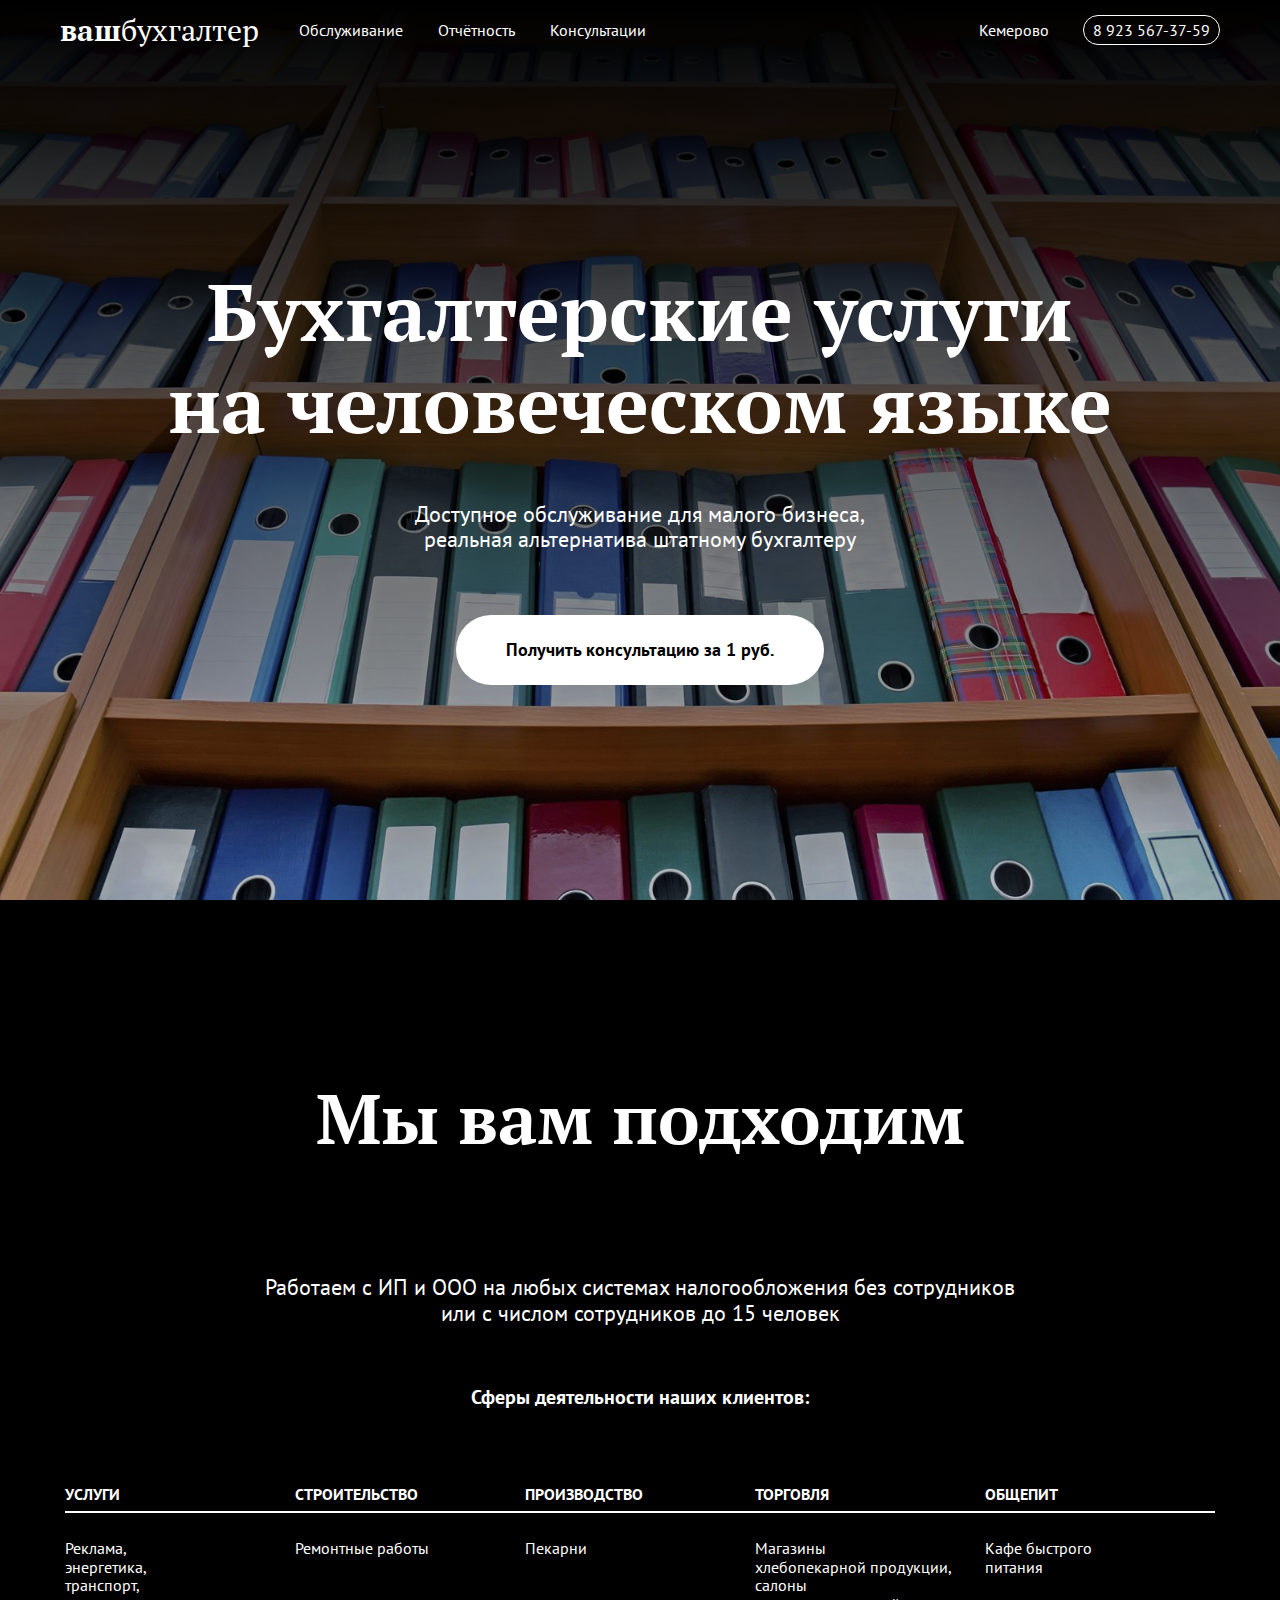
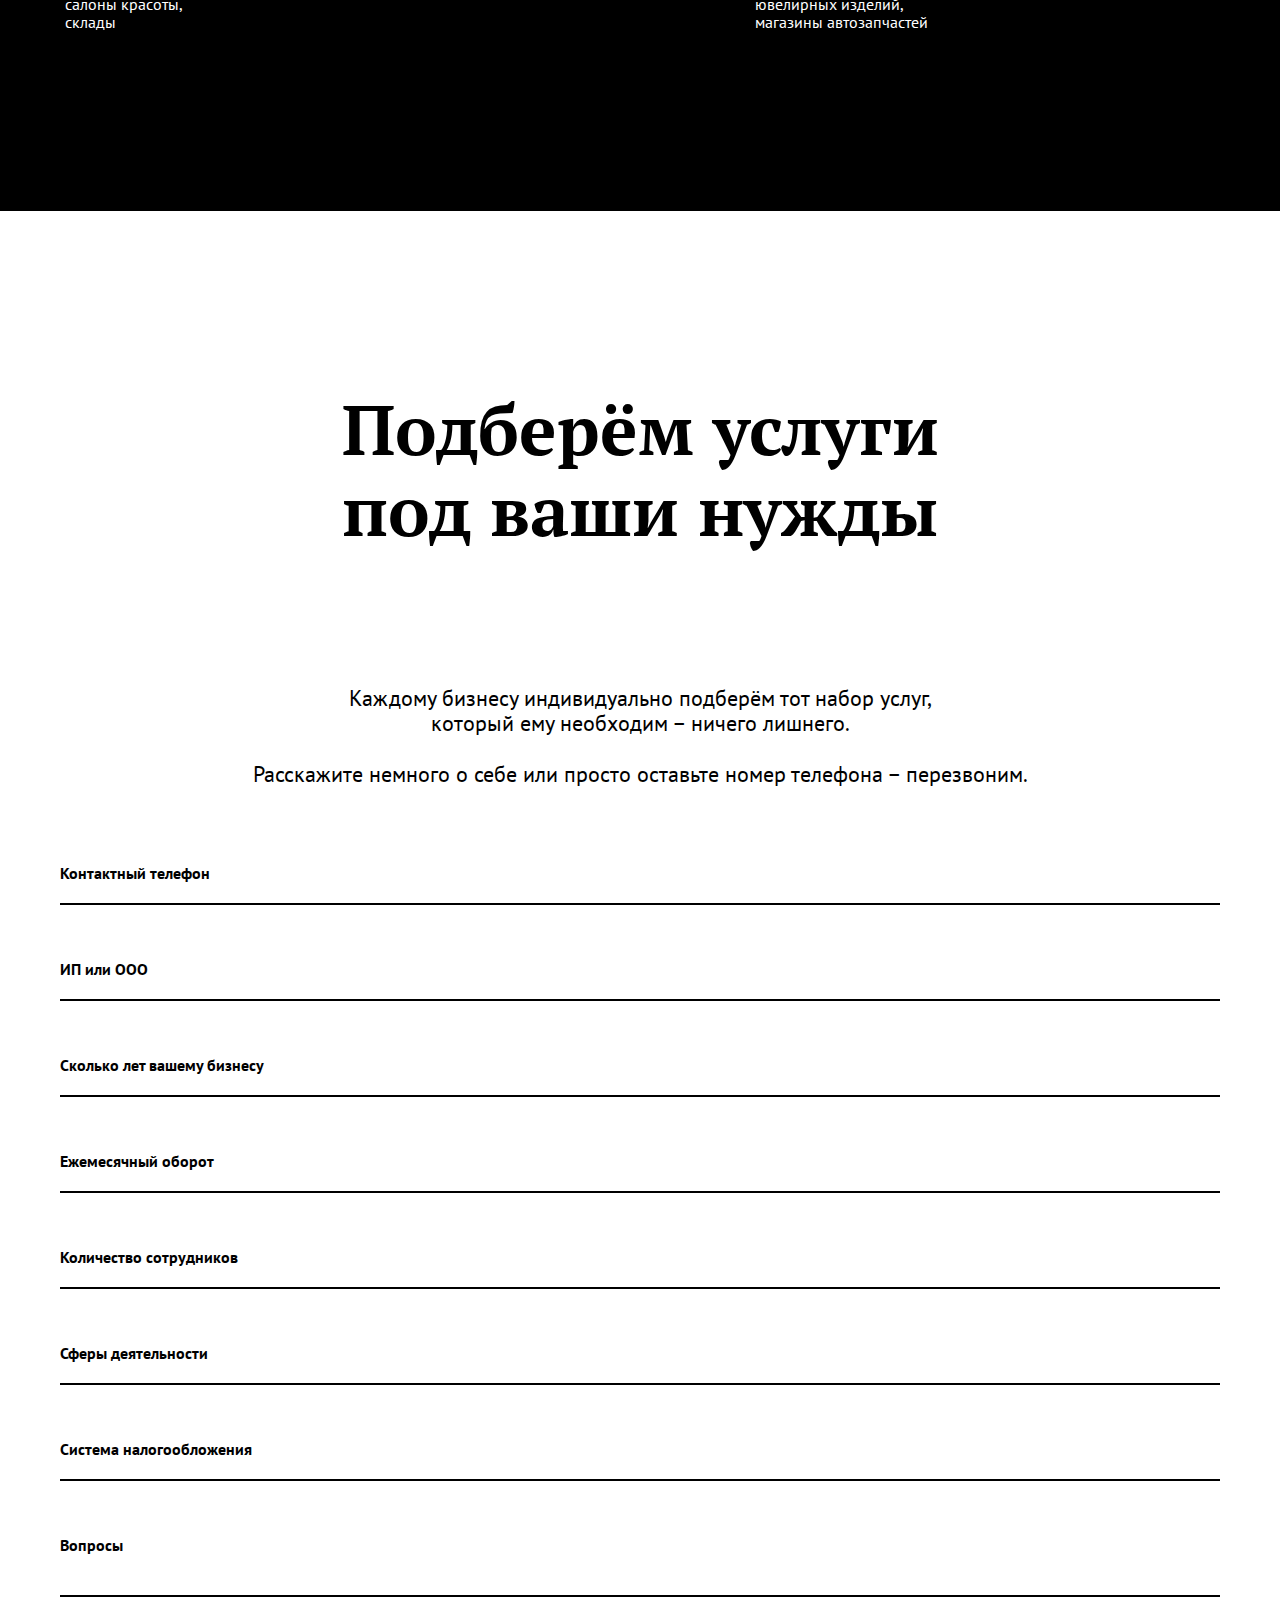
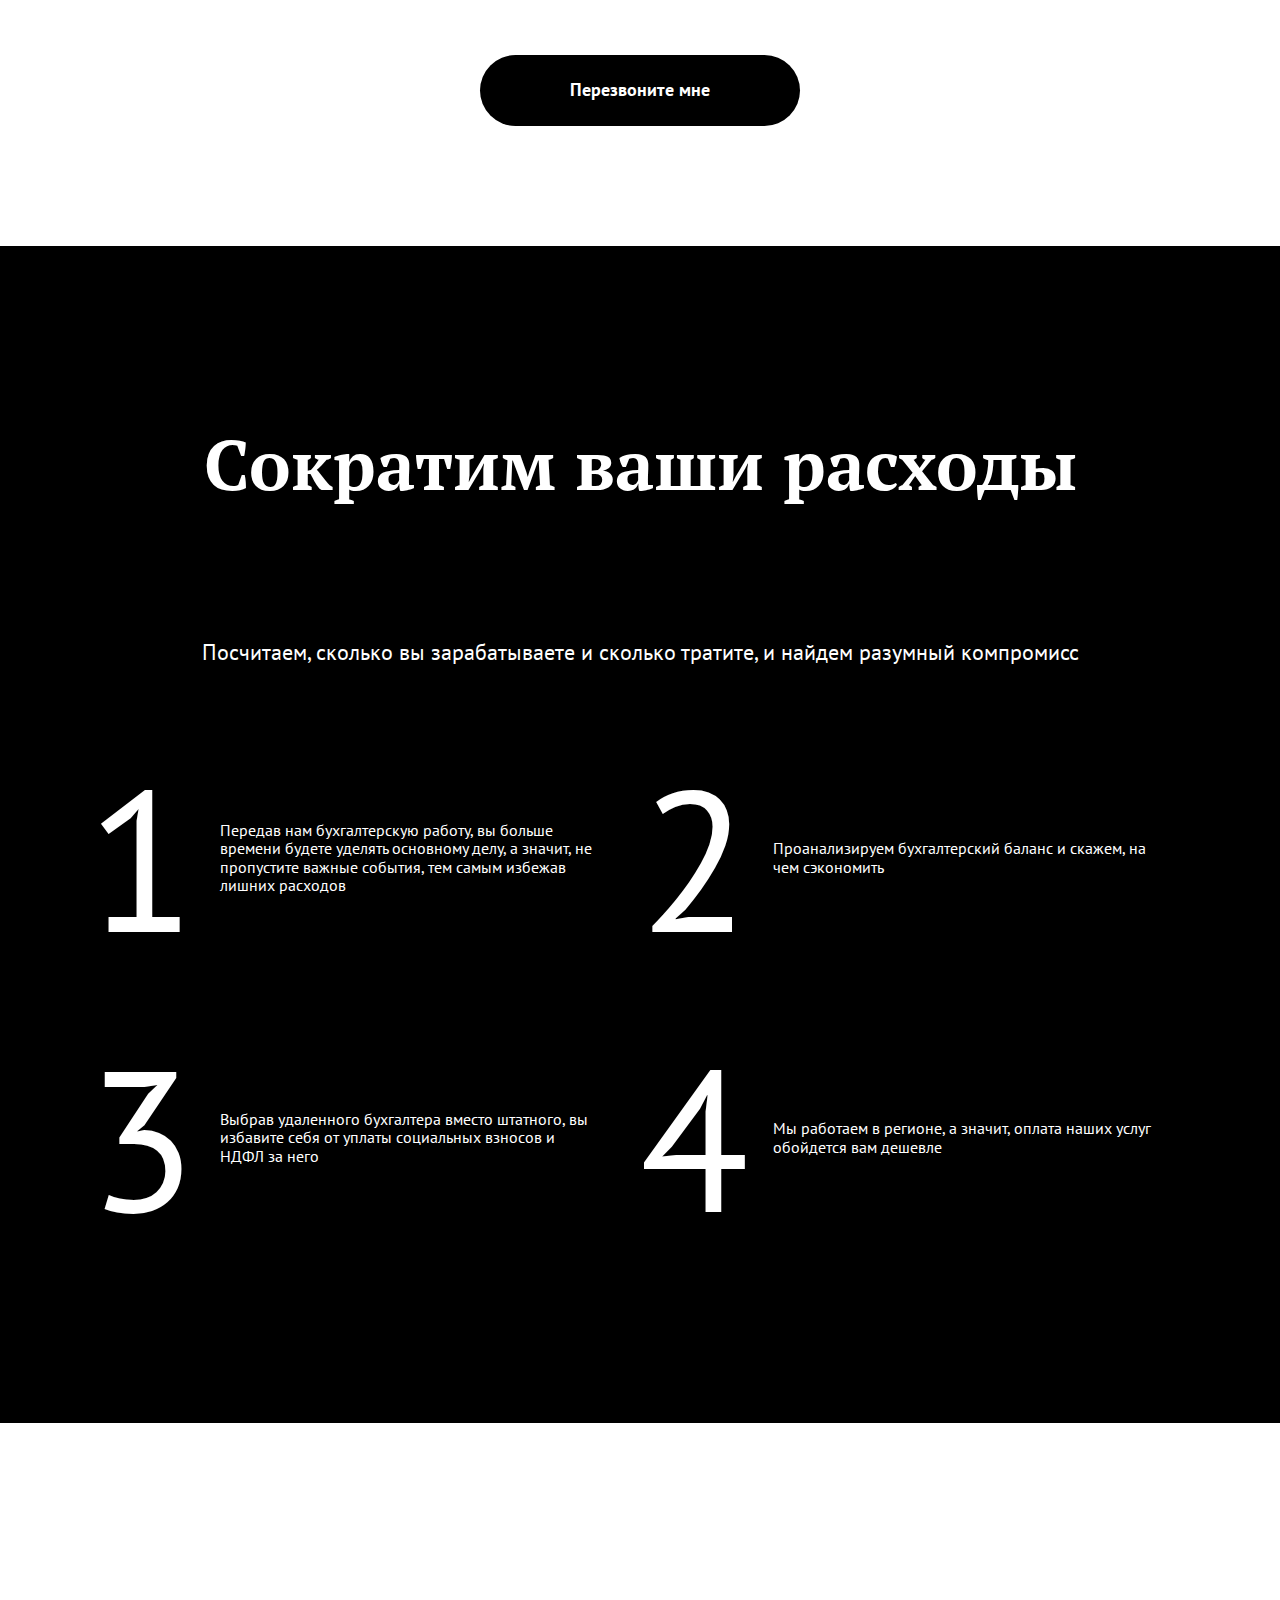
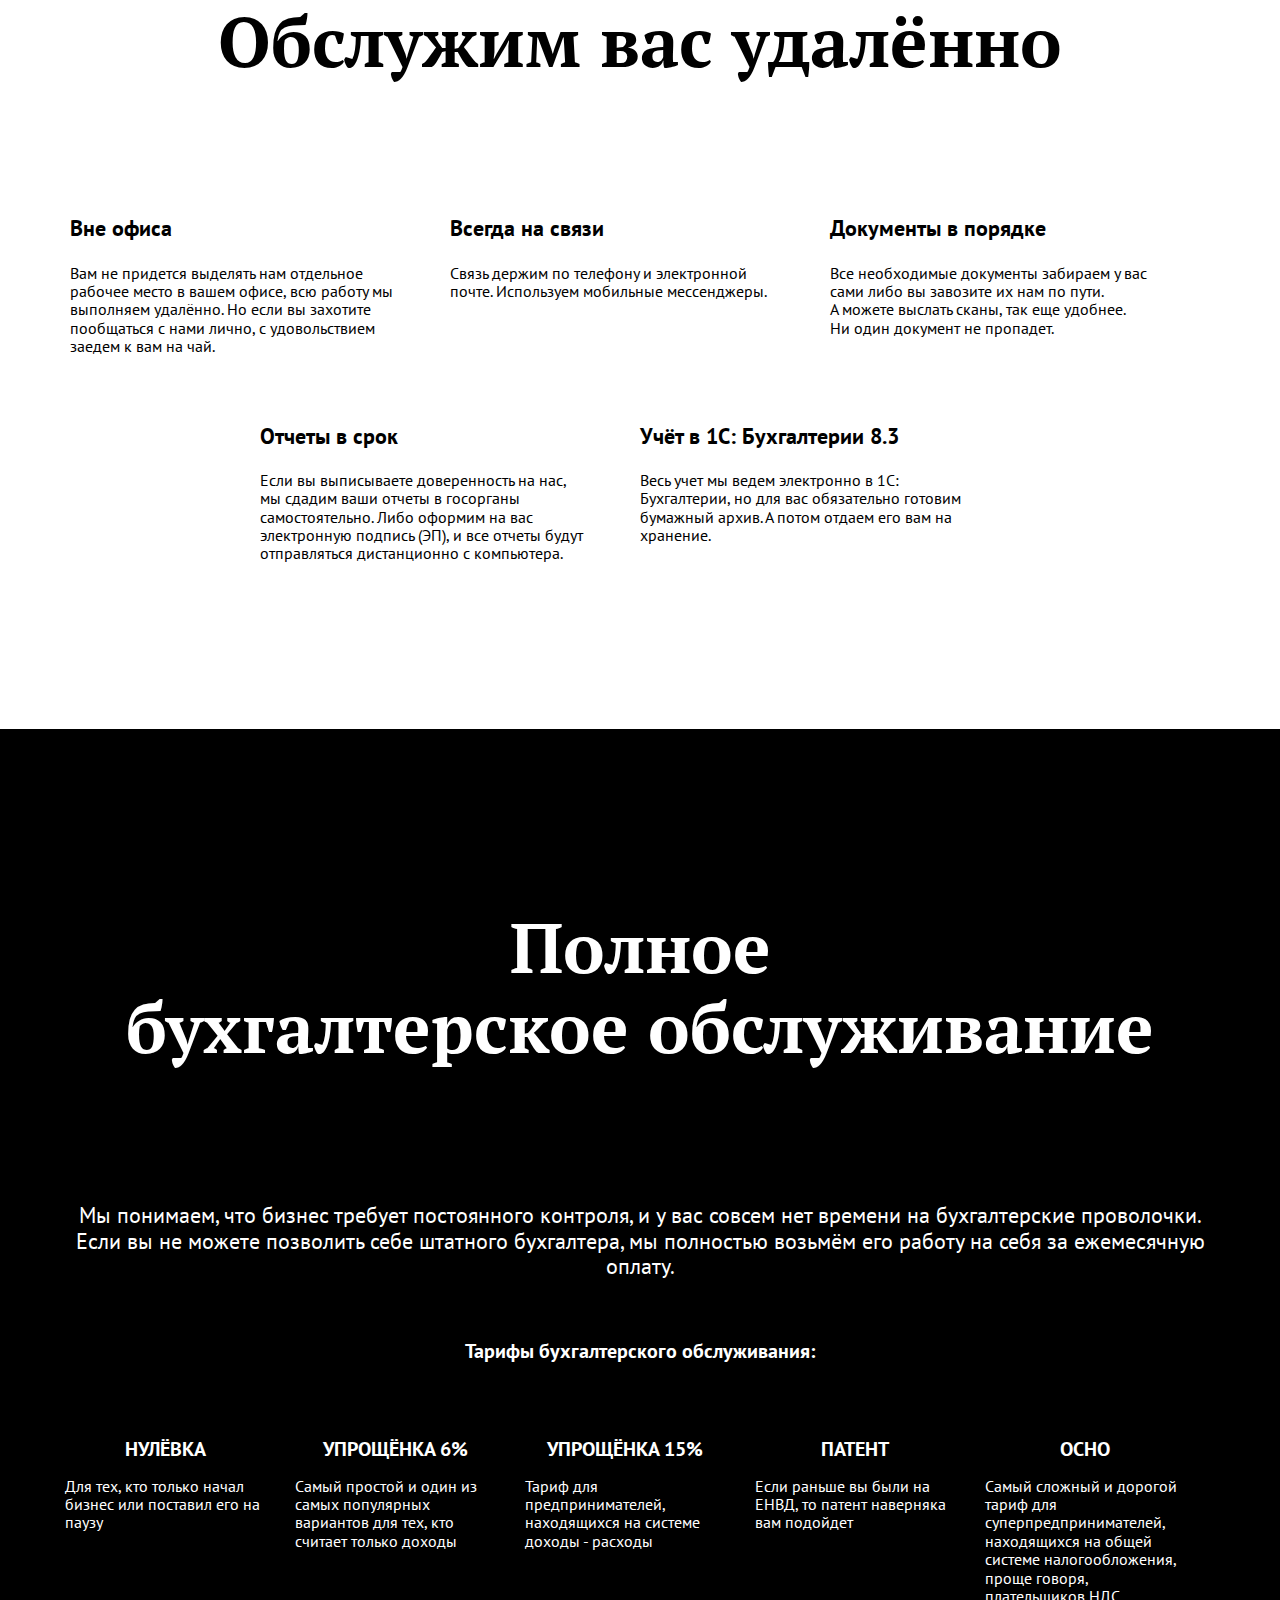
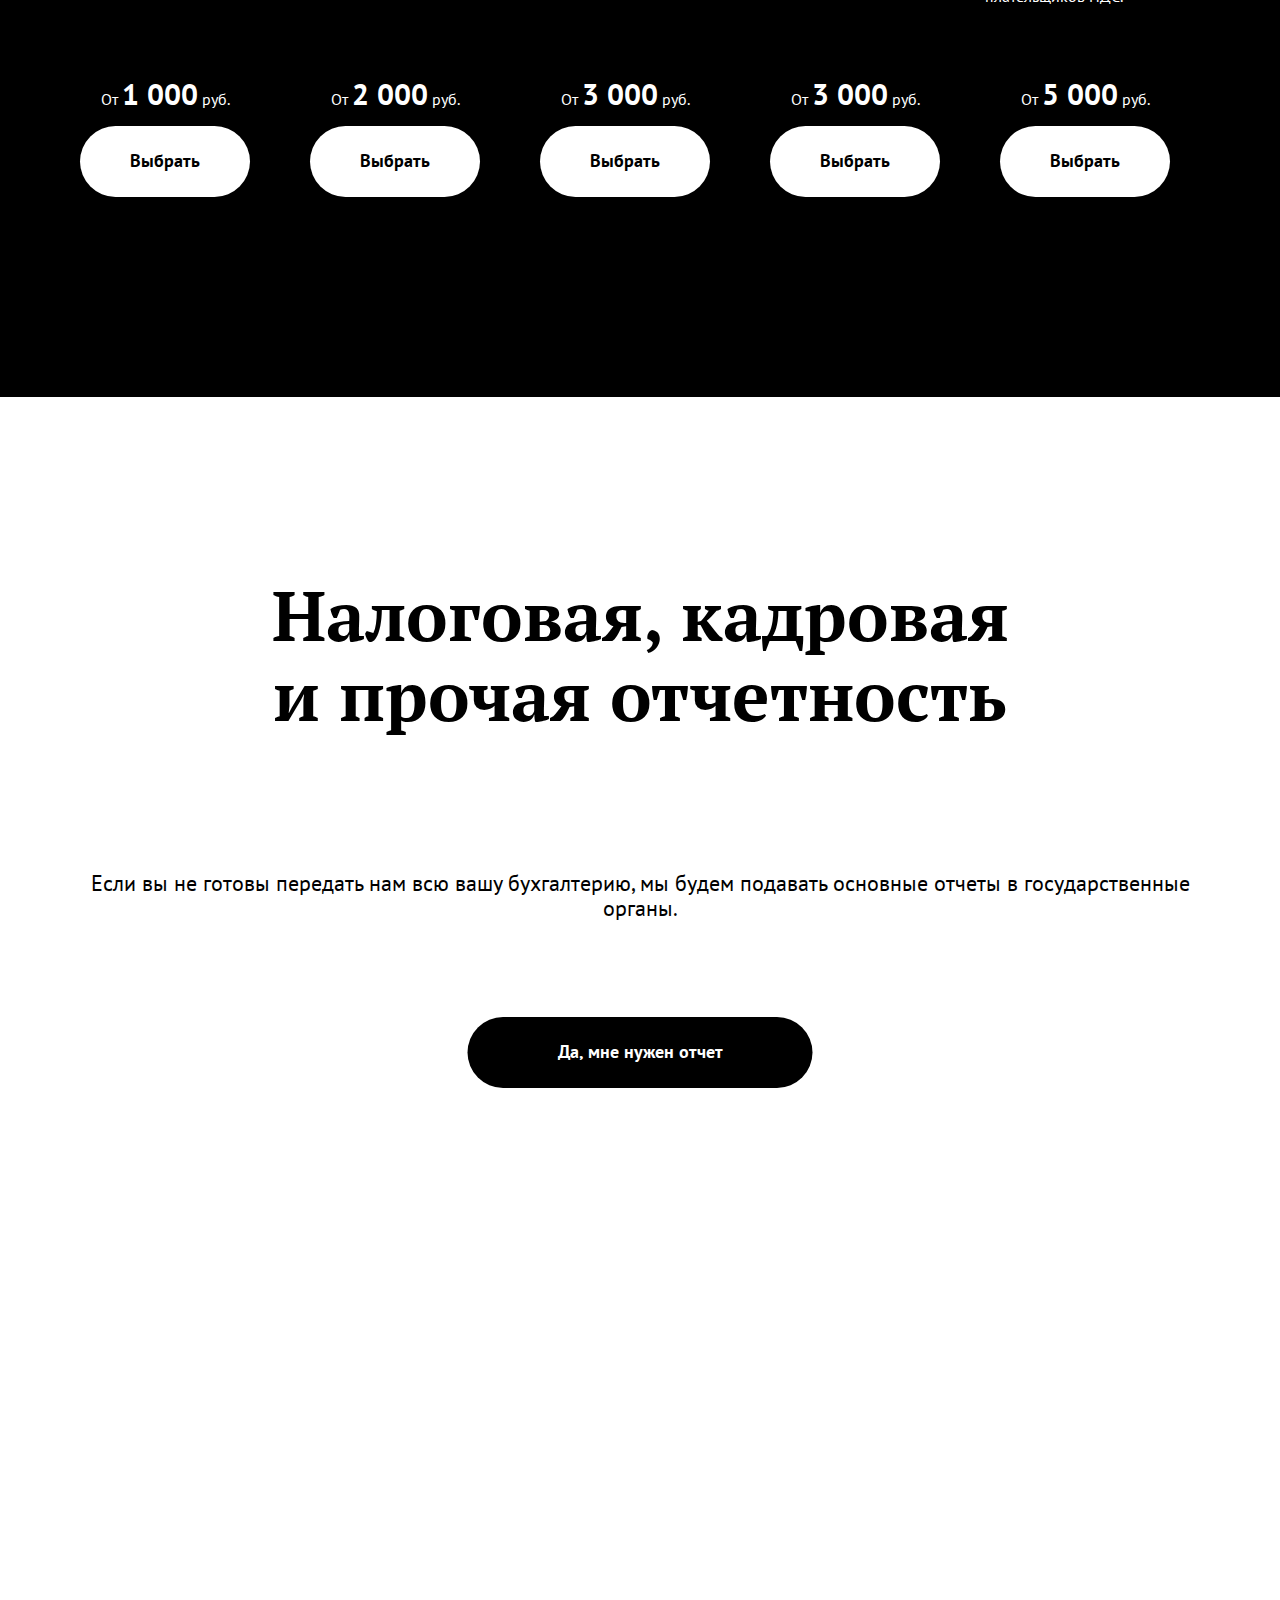
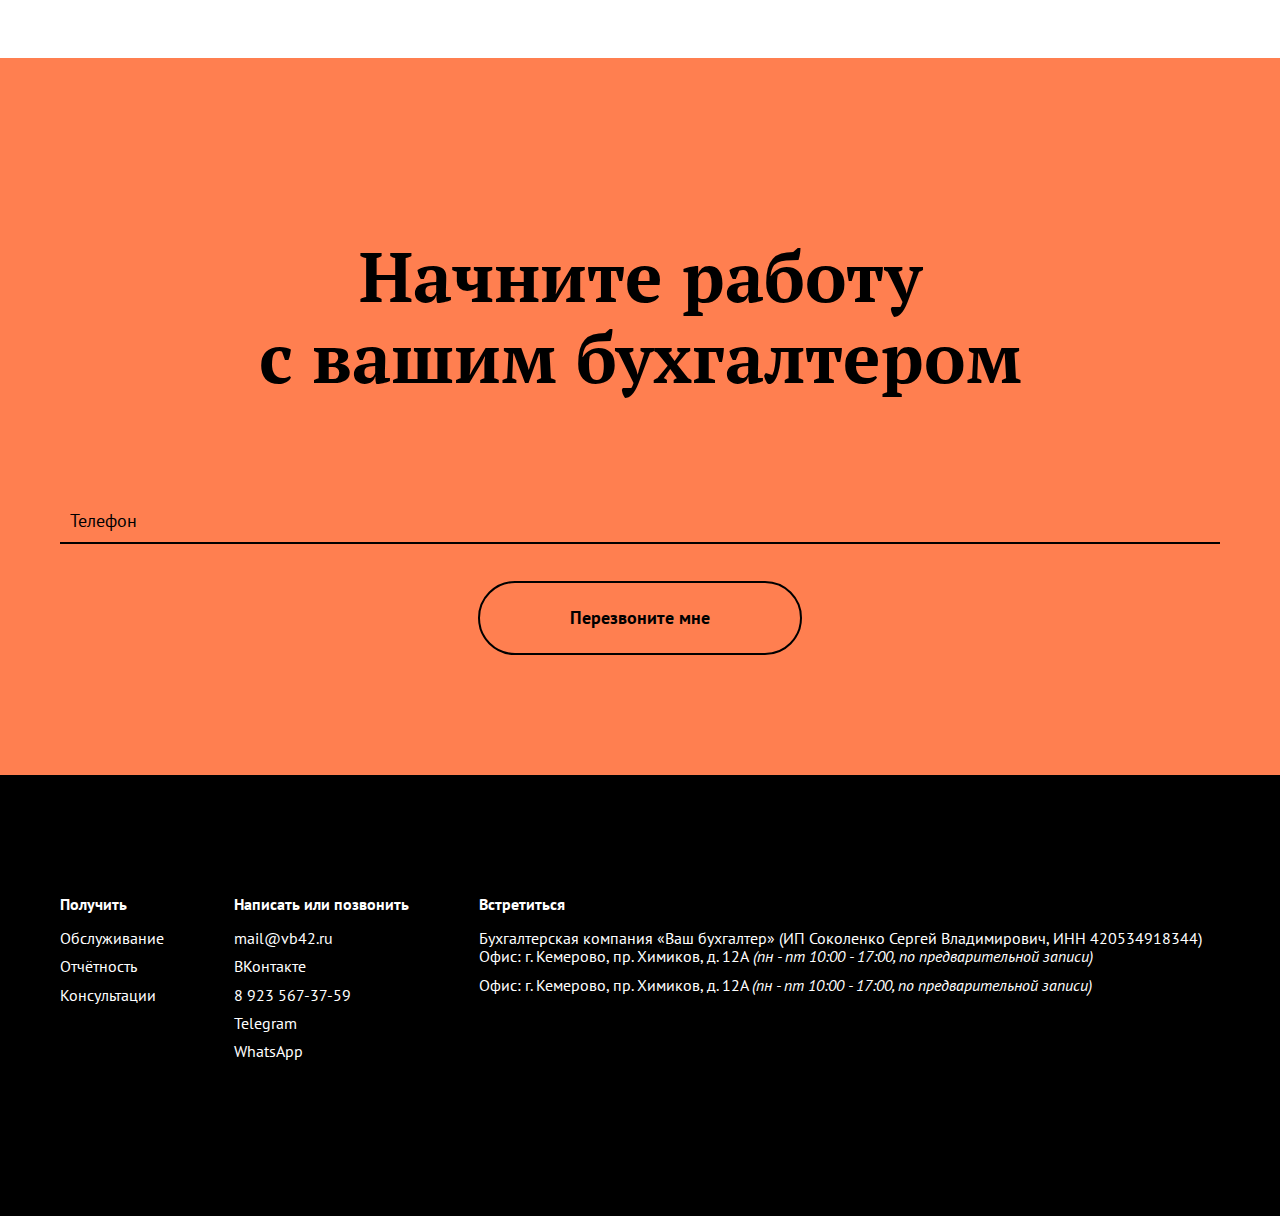
==== index.html @ 4757494d "Update index.html" ====
<!doctype html>
 <html lang="ru">
  <head>
   <title>Бухгалтерские услуги в Кемерове и по всей России | Ваш бухгалтер</title>
    <!-- Google Tag Manager -->
     <script>(function(w,d,s,l,i){w[l]=w[l]||[];w[l].push({'gtm.start':
     new Date().getTime(),event:'gtm.js'});var f=d.getElementsByTagName(s)[0],
     j=d.createElement(s),dl=l!='dataLayer'?'&l='+l:'';j.async=true;j.src=
     'https://www.googletagmanager.com/gtm.js?id='+i+dl;f.parentNode.insertBefore(j,f);
     })(window,document,'script','dataLayer','GTM-TFKJVHS');</script>
    <!-- End Google Tag Manager -->
   
   <script src="https://maps.api.2gis.ru/2.0/loader.js"></script>
   
     <meta http-equiv="X-UA-Compatible" content="IE=edge,chrome=1">
     <meta http-equiv="Content-Type" content="text/html;charset=UTF-8">
     <meta name="viewport" content="width=device-width, initial-scale=1">
     <meta name="description" content="Бухгалтерские услуги на человеческом языке в Кемерове и по всей России. Доступное обслуживание для малого бизнеса, реальная альтернатива штатному бухгалтеру. Первая консультация за 1 руб.">
     <meta property="og:title" content="Бухгалтерские услуги в Кемерове и по всей России | Ваш бухгалтер" />
     <meta property="og:url" content="https://vb42.ru" />
     <meta property="og:type" content="website"/>
     <meta property="og:description" content="✅ Бухгалтерские услуги на человеческом языке в Кемерове и по всей России. ✅ Доступное обслуживание для малого бизнеса, реальная альтернатива штатному бухгалтеру. 🔥 Первая консультация за 1 ₽."/>
     <meta property="og:site_name" content="Ваш бухгалтер">
      <meta property="og:image" content="https://vb42.ru/images/vb42-preview.png">
      <meta name="twitter:image" content="https://vb42.ru/images/vb42-preview.png">
      <meta name="twitter:card" content="summary_large_image">
     <link rel="stylesheet" href="normalize.css">
     <link rel="stylesheet" href="style.css">
     <link href="https://fonts.googleapis.com/css2?family=PT+Sans:ital,wght@0,400;0,700;1,400&family=PT+Serif:ital,wght@0,400;0,700;1,400&display=swap" rel="stylesheet">
      <link rel="icon" href="favicon.ico">
      <link rel="icon" href="images/favicons/icon.svg" type="image/svg+xml">
      <link rel="apple-touch-icon" href="images/favicons/apple.png">
      <link rel="manifest" href="manifest.webmanifest">
  </head>
   <body>
    <!-- Google Tag Manager (noscript) -->
     <noscript><iframe src="https://www.googletagmanager.com/ns.html?id=GTM-TFKJVHS"
     height="0" width="0" style="display:none;visibility:hidden"></iframe></noscript>
    <!-- End Google Tag Manager (noscript) -->
     <input type="checkbox" id="isexpanded" />
       
       
       
       
       
       
       
      <main>
       <div class="pic">
        <div class="wrapper" style="padding-top: 10px; min-height: 100vh; border:solid 0px blue; display: flex;
    flex-direction: column;">
         <header>
          <div class="logo"><b>ваш</b>бухгалтер</div>
           <nav class="menu">
            <ul>
             <li class="obsluga"><a href="#service" title="Бухгалтерское обслуживание">Обслуживание</a></li>
             <li class="otchet"><a href="#reporting" title="Бухгалтерская отчетность">Отчётность</a></li>
             <li><a href="consultations.html" title="Бухгалтерские консультации">Консультации</a></li>
            </ul>
           </nav>
         
          <div class="citytel">
         <div class="city"><a href="#city" title="Находимся в Кемерове, работаем со всей Россией">Кемерово</a></div> 
            <div class="telephone"><a href="tel:+79235673759">8 923 567-37-59</a></div> 
              </div>
          
          <div class="burger">
              
              <label for="isexpanded" id="expand-btn"><span></span></label>
         </div>
              
          
               
              
            </header>  
             
             
            
           <div class="center-utp" style="border:solid 0px red;">
            
          <div class="utp" style="border:solid 0px green;">
              
                <h1 style="border:solid 0px orange;">Бухгалтерские услуги <br>на&nbsp;человеческом языке</h1>
                <p class="putp" style="border:solid 0px yellow;">Доступное обслуживание для&nbsp;малого бизнеса, <br class="probel">реальная альтернатива штатному бухгалтеру</p>
                <form action="#part1">
                 <button class="ruka">Получить консультацию за 1 руб.</button>
                    
                </form>
          </div>
        
    </div>
                     
                     
                </div>
           
            
          
        
        
        
        
        </div>
            
            
           <section class="section-gray">
                    <div class="wrapper">
                        
                        <blockquote><p>Профессионально ведём бухгалтерию с 2009 года</p></blockquote>                        
                    
                    </div>
                </section>  
            
            
               
                
                <section class="section-white">
                 <div class="wrapper">  
                <h2>Мы вам&nbsp;подходим </h2>
                <br><br>
                <p class="putp2">Работаем с&nbsp;ИП и&nbsp;ООО на&nbsp;любых системах налогообложения без&nbsp;сотрудников <br>или&nbsp;с&nbsp;числом сотрудников до&nbsp;15&nbsp;человек</p>
                    <br>
                <p class="basic"><b>Сферы деятельности наших клиентов:</b></p>
                    <br><br><br>
                     
                    
                      
                          
                     <div class="spisok">
                     
                         
                     <div class="uslugi"><b>УСЛУГИ</b>
                        <br><hr style="height: 0;border: none;border-top: 2px solid #fff;"><br>
Реклама, <br>энергетика, <br>транспорт, <br>салоны красоты, <br>склады
</div>
                    
                          
                             
                    
                         
                    <div class="uslugi"><b>СТРОИТЕЛЬСТВО</b>
                        <br><hr style="height: 0;border: none;border-top: 2px solid #fff;"><br>
Ремонтные работы
</div>
                         
                         
                         
                            
                         
                         <div class="uslugi"><b>ПРОИЗВОДСТВО</b>
                        <br><hr style="height: 0;border: none;border-top: 2px solid #fff;"><br>
Пекарни
</div>
                             
                             
                         
                             
                             
                         
                         
                          <div class="uslugi"><b>ТОРГОВЛЯ</b>
                        <br><hr style="height: 0;border: none;border-top: 2px solid #fff;"><br>
Магазины <br>хлебопекарной продукции, <br>салоны <br>ювелирных изделий, <br>магазины автозапчастей
</div>
                              
                            
                              
                             
                              
                              
                              <div class="uslugi"><b>ОБЩЕПИТ</b>
                        <br><hr style="height: 0;border: none;border-top: 2px solid #fff;"><br>
Кафе быстрого <BR>питания
</div>
                         
                         
                       
                                  
                    
                    </div>
                              
                              
                              
                               
                         
                              
                             
            </div>  
                </section>
            
           
                
                  
                
                <section class="section-black">
                    
                    <div class="wrapper">
                <h2>Подберём услуги <br>под&nbsp;ваши&nbsp;нужды</h2>
                <br><br><br>
                <p class="putp2">Каждому бизнесу индивидуально подберём тот набор услуг, <br> который ему необходим – ничего лишнего.<br><br>Расскажите немного о себе или просто оставьте  номер телефона – перезвоним.</p>
                <br><br><br>
                        <script type="text/javascript">var submitted=false;</script>
     <iframe name="hidden_iframe" id="hidden_iframe" style="display:none;" onload="if(submitted)  {window.location='thankyou.html';}"></iframe>
                
                 <form class="form" id="rasskazhite_o_sebe" action="https://docs.google.com/forms/u/0/d/e/1FAIpQLSdhKR_wHhsElBN9OLC9U3466KNoJmE6zcuUjaHkurZaZRoQUQ/formResponse" method="post" target="hidden_iframe"
    onsubmit="submitted=true;">

                     <label for="contact_phone"><b>Контактный телефон</b></label>
                     <input id="contact_phone" name="entry.757590821" type="tel" required/>
          <br><br><br><br>
                     <label for="ipooo"><b>ИП или&nbsp;ООО</b></label>
                    
                         <input id="ipooo" name="entry.455828223" type="text"/>
                     <br><br><br><br>
                     <label for="skolko_let"><b>Сколько лет вашему бизнесу</b></label>
          <input id="skolko_let" name="entry.1475442424" type="text"/>
                     <br><br><br><br>
                     <label for="oborot"><b>Ежемесячный оборот</b></label>
                     <input id="oborot" name="entry.497911616" type="text"/>
                     <br><br><br><br>
                     <label for="kolvo_sotrudnikov"><b>Количество сотрудников</b></label>
                     <input id="kolvo_sotrudnikov" name="entry.965339477" type="text"/>
                     <br><br><br><br>
                     <label for="sfera_deyat"><b>Сферы деятельности</b></label>
                     <input id="sfera_deyat" name="entry.1823940505" type="text"/>
                     <br><br><br><br>
                     <label for="sistema_nalog"><b>Система налогообложения</b></label>
                     <input id="sistema_nalog" name="entry.183973081" type="text"/>
                     <br><br><br><br>
                     <label for="vopros"><b>Вопросы</b></label>
                     <textarea style="outline: none; width:100%; resize: none; border: 0; border-bottom:2px solid #000;" id="vopros" name="entry.2046618392" type="text"/ ></textarea>
                     
                     <br><br><br><br>

                    <button class="ruka2" type="submit">Перезвоните мне</button>

    </form>
                
                    </div>
                    
                    
                    
                </section>
               
                
                
                
                
                
            
            
            
            
                <section class="section-white">
                    
                    <div class="wrapper">
                <h2>Сократим ваши&nbsp;расходы</h2>
                <br><br><br>
                <p class="putp2">Посчитаем, сколько вы зарабатываете и сколько тратите, и найдем разумный компромисс</p>
                <br><br><br>
                <div class="spisok1">
                     <div class="bignumuslugi1"><div class="bignum">1</div>
                    
                     <div class="uslugi1">
Передав нам бухгалтерскую работу, вы больше времени будете уделять основному делу, а значит, не пропустите важные события, тем самым избежав лишних расходов
</div>
                         </div>
                     <div class="bignumuslugi1"><div class="bignum">2</div>
                    
                    <div class="uslugi1">
Проанализируем бухгалтерский баланс и скажем, на чем сэкономить
</div>
                         </div>
                    
                          <div class="bignumuslugi1"><div class="bignum">3</div>
                         <div class="uslugi1">
                        
Выбрав удаленного бухгалтера вместо штатного, вы избавите себя от уплаты социальных взносов и НДФЛ за него
</div>
                              </div>
                          <div class="bignumuslugi1"><div class="bignum">4</div>
                          <div class="uslugi1">
Мы работаем в регионе, а значит, оплата наших услуг обойдется вам дешевле
</div>
    </div>                          
                              
                         
                         
                    
                    </div>
                    </div>
                        </section>
                
                
                
                
                
               
                
                
                <section class="section-black">
                    
                    <div class="wrapper">
                        
                <h2>Обслужим&nbsp;вас удалённо</h2>
                        <br><br><br>
                          <div class="container">  
                <div class="container1"><h3 style="text-align: left;">Вне офиса</h3>
                <p style="text-align: left;">Вам не&nbsp;придется выделять нам отдельное рабочее место в&nbsp;вашем офисе, всю работу мы выполняем удалённо. Но если вы захотите пообщаться с&nbsp;нами лично, с&nbsp;удовольствием заедем к&nbsp;вам на&nbsp;чай.</p></div>
                <div class="container1"><h3 style="text-align: left;">Всегда на&nbsp;связи</h3>
                <p style="text-align: left;">Связь держим по&nbsp;телефону и&nbsp;электронной почте. Используем мобильные мессенджеры.</p></div>
                <div class="container1"><h3 style="text-align: left;">Документы в&nbsp;порядке</h3>
                <p style="text-align: left;">Все необходимые документы забираем у&nbsp;вас сами либо&nbsp;вы завозите их нам по&nbsp;пути. А&nbsp;можете выслать сканы, так еще удобнее. Ни&nbsp;один документ не&nbsp;пропадет.</p></div>
                <div class="container1"><h3 style="text-align: left;">Отчеты в срок</h3>
                <p style="text-align: left;">Если вы выписываете доверенность на нас, мы сдадим ваши отчеты в госорганы самостоятельно. Либо оформим на вас электронную подпись (ЭП), и все отчеты будут отправляться дистанционно с компьютера.</p></div>
                              <div class="container1"><h3 style="text-align: left;">Учёт в 1С: Бухгалтерии 8.3</h3>
                <p style="text-align: left;">Весь учет мы ведем электронно в 1С: Бухгалтерии, но для вас обязательно готовим бумажный архив. А потом отдаем его вам на хранение.</p></div>
                </div>
                    </div>
                        </section>  
            
            
            
                    
            <section id="service" class="section-white">
                    
                    <div class="wrapper">
                <h2>Полное <br>бухгалтерское обслуживание</h2>
                <br><br><br>
                <p class="putp2">Мы понимаем, что бизнес требует постоянного контроля, и у вас совсем нет времени на бухгалтерские проволочки. <br>
                    Если вы не можете позволить себе штатного бухгалтера, 
мы полностью возьмём его работу на себя за ежемесячную оплату.</p>
                
                       <br>
                        
                        <p class="basic"><b>Тарифы бухгалтерского обслуживания:</b></p>
                        <br><br><br>
                        
                     <ul class="list">
            
             <li class="list-item">
                 <div class="list-content">
                 <b style="font-size: 20px;text-align:center;">НУЛЁВКА</b>
                     
             <p style="text-align: left;";>Для тех, кто только начал бизнес или поставил его на паузу</p>
                     <br><br><br>
            <span style="margin-bottom: 15px;text-align: center;">От <b style="font-size: 30px;">1 000</b> руб.</span>
                <form action="#part1">
                     <button class="ruka">Выбрать</button>
                     </form>
                </div>
                      </li>
            
                         
             <li class="list-item">
                 <div class="list-content">
                 <b style="font-size: 20px;text-align:center;">УПРОЩЁНКА 6%</b>
             <p style="text-align: left;";>Самый простой и один из самых популярных вариантов для тех, кто считает только доходы</p>
                     <br><br><br>
              <span style="margin-bottom: 15px;text-align: center;">От <b style="font-size: 30px;">2 000</b> руб.</span>
                <form action="#part1">
                     <button class="ruka">Выбрать</button>
                     </form>
                 </div>
            </li>
                         
             <li class="list-item">
                 <div class="list-content">
                 <b style="font-size: 20px;text-align:center;">УПРОЩЁНКА 15%</b>
             <p style="text-align: left;";>Тариф для предпринимателей, находящихся на системе доходы - расходы</p>
                     <br><br><br>
              <span style="margin-bottom: 15px;text-align: center;">От <b style="font-size: 30px;">3 000</b> руб.</span>
                <form action="#part1">
                     <button class="ruka">Выбрать</button>
                     </form>
                 </div>
            </li>
                         
             <li class="list-item">
                 <div class="list-content">
                 <b style="font-size: 20px;text-align:center;">ПАТЕНТ</b>
             <p style="text-align: left;";>Если раньше вы были на ЕНВД, то патент наверняка вам подойдет</p>
                     <br><br><br>
              <span style="margin-bottom: 15px;text-align: center;">От <b style="font-size: 30px;">3 000</b> руб.</span>
                <form action="#part1">
                     <button class="ruka">Выбрать</button>
                     </form>
                 </div>
            </li>
                         
             <li class="list-item">
                 <div class="list-content">
                 <b style="font-size: 20px;text-align:center;">ОСНО</b>
             <p style="text-align: left;";>Самый сложный и дорогой тариф для суперпредпринимателей, находящихся на общей системе налогообложения, проще говоря, плательщиков НДС.</p>
                     <br><br><br>
              <span style="margin-bottom: 15px;text-align: center;">От <b style="font-size: 30px;">5 000</b> руб.</span>
               <form action="#part1">
                     <button class="ruka">Выбрать</button>
                     </form>
                 </div>
            </li>
                         
                         
                        
                         
                         
           </ul>
                               
                
                    </div>
                    
                    
                    
                </section>
          
          
          <section id="reporting" class="section-black">
                    
                    <div class="wrapper">
                <h2>Налоговая, кадровая <br>и прочая отчетность</h2>
                <br><br><br>
                <p class="putp2">Если вы не готовы передать нам всю вашу бухгалтерию, мы будем подавать основные отчеты в государственные органы.</p>
                
                        <br><br><br><br>
<form action="#part1">
                    <button class="ruka2" type="submit">Да, мне нужен отчет</button>
                        </form>
                    </div>
                    
                    
                    
                </section>
          
          
          
            
            
           <section id="city" class="section-map">
                    
                    <div id="map" style="width:100%; height:50vh"></div>
                    
   <script type="text/javascript">
   var map;
   DG.then(function () {
   map = DG.map('map', {
   center: [55.38730198107436, 86.11152648925783],
   zoom: 11,
   dragging : true,
   touchZoom: false,
   scrollWheelZoom: false,
   doubleClickZoom: false,
   boxZoom: false,
   geoclicker: false,
   zoomControl: false,
   fullscreenControl: false
   });
   DG.marker([55.428852, 86.222868]).addTo(map).bindPopup('<b>Ваш бухгалтер на Поляне</b>, пр. В. Михайлова, 3а к1, <i>предварительная запись по тел. <a href="tel:+79235673759">8 923 567-37-59</a></i>'); 
        DG.marker([55.332134, 86.130665]).addTo(map).bindPopup('<b>Ваш бухгалтер на ФПК</b>, ул. Тухачевского, 29, <i>предварительная запись по тел. <a href="tel:+79235673759">8 923 567-37-59</a></i>');
        DG.marker([55.34104389877587, 86.16291761398317]).addTo(map).bindPopup('<b>Ваш бухгалтер на Бульваре</b>, пр. Химиков, 12а, <i>предварительная запись по тел. <a href="tel:+79235673759">8 923 567-37-59</a></i>');
        DG.marker([55.345793, 86.121929]).addTo(map).bindPopup('<b>Ваш бухгалтер на Юбилейном</b>, пр. Ленина, 82а, <i>предварительная запись по тел. <a href="tel:+79235673759">8 923 567-37-59</a></i>');
    DG.marker([55.392749, 86.000545]).addTo(map).bindPopup('<b>Ваш бухгалтер в Кировском</b>, ул. Инициативная, 1, <i>предварительная запись по тел. <a href="tel:+79235673759">8 923 567-37-59</a></i>');
   });
   </script>
                
                </section>  
          
            <section id="part1" class="section-gold">
                    
                    <div class="wrapper">
            
            <h2>Начните работу <br>с вашим бухгалтером</h2>
                        <br><br><br>
                       <script type="text/javascript">var submitted=false;</script>
     <iframe name="hidden_iframe" id="hidden_iframe" style="display:none;" onload="if(submitted)  {window.location='THANKYOU.HTML';}"></iframe>
                
                 <form class="form" id="perezvonite_mne" action="https://docs.google.com/forms/u/0/d/e/1FAIpQLScyheFgZQNrYukEU72exYQqsqd4DbwUYZg9SWUNVAxuSv2lYg/formResponse" method="post" target="hidden_iframe"
    onsubmit="submitted=true;">

          
          <input placeholder="Телефон" name="entry.581291519" type="tel" required/>
<br><br><br>
                    <button class="ruka3" type="submit">Перезвоните мне</button>

    </form> 
                        
                        </div>
                        </section> 
            
            
            </div>
        </main>
        
        <footer>
            <section id="vcard" class="section-white" >
                    
                    <div class="wrapper">
                        <div class="vcard">
                       
                        <dl style="border: 0px solid;margin-bottom: 25px;margin-right: 70px;margin-top: 0px;">
                            <dt style="margin-bottom: 15px;"><b>Получить</b></dt>
             <dd style="margin-left: 0px;margin-bottom: 10px;"><a href="#service" title="Бухгалтерское обслуживание">Обслуживание</a></dd>
             <dd style="margin-left: 0px;margin-bottom: 10px;"><a href="#reporting" title="Бухгалтерская отчетность">Отчётность</a></dd>
             <dd style="margin-left: 0px;margin-bottom: 10px;"><a href="consultations.html" title="Бухгалтерские консультации">Консультации</a></dd>
            </dl>
                            
                            <dl style="border: 0px solid;margin-bottom: 25px;margin-right: 70px;margin-top: 0px;">
                            <dt style="margin-bottom: 15px;"><b>Написать&nbsp;или&nbsp;позвонить</b></dt>
             <dd style="margin-left: 0px;margin-bottom: 10px;"><a href="mailto:mail@vb42.ru"><span class="email">mail@vb42.ru</span></a></dd>
                                <dd style="margin-left: 0px;margin-bottom: 10px;"><a href="https://vk.com/vb42ru">ВКонтакте</a></dd>
                                <dd style="margin-left: 0px;margin-bottom: 10px;"><a href="tel:+79235673759"><span class="tel">8 923 567-37-59</span></a></dd>
             <dd style="margin-left: 0px;margin-bottom: 10px;"><a href="https://t.me/vb42ru">Telegram</a></dd>
             <dd style="margin-left: 0px;margin-bottom: 10px;"><a href="https://wa.me/79235673759">WhatsApp</a></dd>
            </dl>
                            
                            
                            
                            
                            
                            <dl class="vstrecha">
                            <dt style="margin-bottom: 15px;"><b>Встретиться</b></dt>
                                <dd style="margin-left: 0px;margin-bottom: 10px;"><span class="category">Бухгалтерская&nbsp;компания</span> «<span class="fn org"><a class="url" href="https://vb42.ru">Ваш&nbsp;бухгалтер</a></span>» (ИП&nbsp;Соколенко Сергей Владимирович, ИНН&nbsp;420534918344) <br><a href="https://go.2gis.com/6jd4q"><span class="adr">Офис: <span class="locality">г. Кемерово</span>, <span class="street-address">пр.&nbsp;Химиков, д.&nbsp;12А</span></span></a> <i>(<span class="workhours">пн&nbsp;-&nbsp;пт 10:00&nbsp;-&nbsp;17:00</span>, по предварительной записи)</i>
                                </dd>
                             
                             <dd style="margin-left: 0px;margin-bottom: 10px;"><span class="adr">Офис: <span class="locality">г. Кемерово</span>, <span class="street-address">пр.&nbsp;Химиков, д.&nbsp;12А</span></span></a> <i>(<span class="workhours">пн&nbsp;-&nbsp;пт 10:00&nbsp;-&nbsp;17:00</span>, по предварительной записи)</i>
                                </dd>
             
            </dl>
                            
                            
                            
                           
                        
        
                </div>
                        
                        </div>
            </section> 
        </footer>
   
    </body>
</html><!-- Контейнер, заключающий в себе содержимое веб-страницы -->
---- style.css ----
*, *:before, *:after {
  box-sizing: border-box;
}


body {

font-family: 'PT Sans', sans-serif;
}


nav a, .city a {
    color:white;
    text-decoration: none;
    padding: 8px 15px 8px 0;
    border: solid 0px;
    
    
}


a:hover {
    color:gold;
    text-decoration: none;
}


.vcard {
   display: flex;

    align-items: top; 
    
}




.vcard a {
   
    color:white;
    text-decoration: none;
    
}


.vcard a:hover {
   
    color:white;
    text-decoration: underline;
    
}



.vcard ul {
   
    list-style: none;
    
}

.vstrecha {
        
        border: 0px solid; 
        min-width: 0; 
        margin-bottom: 25px;
        margin-right: 0px; 
        margin-top: 0px;
        
    }

.pic {
    color: white;
    min-height: 100vh;
    background-image: linear-gradient(rgba(0, 0, 0, 1), rgba(0, 0, 0, 0.2)), url(images/pic2.jpg);
    
        background-size: cover;
    background-repeat: no-repeat;
    background-position: center;
    background-color: #000;   
    
    
}






.wrapper {
    
  padding-left: 20px;
  padding-right: 20px;
  max-width: 1200px;
    min-width: 320px;
  margin-left: auto;
  margin-right: auto;
    }


.center-utp {
    display: flex;
  flex-direction: column;
    justify-content: center;
    flex-grow: 1;
 

    }

.utp {
    
    margin-top: 50px;
    margin-bottom: 50px;
    
    
    }

.utp h1 {color: white; text-align: center;margin-top: 0px;}

.utp p {color: white;text-align: center;padding-bottom: 40px;}

 p {padding-bottom: 0px;
    text-align: center;}


.spisok {display: flex;
flex-flow: row wrap;
    align-items: top;
    justify-content: center;
    padding-left: 0px;
    margin-right: 0px;
}

.uslugi {padding-left: 0px; width: 230px;display: inline-block; border-left: 0px solid #fff; margin-bottom: 60px;
    border-radius: 0px;


}


.spisok1 {display: flex;
flex-flow: row wrap;
    justify-content: center;
    
    border: 0px solid green;
}

.uslugi1 { border: 0px solid #fff; margin-right: 0px;padding-bottom: 0px;padding-left: 0px;
    border-radius: 0px; background-color: #000; width: 380px;display: inline-block;height: auto;vertical-align:middle;


}



.bignum {
    margin-right: 20px;
    border: 0px solid red;
    font-size: 200px;
    display: inline;
    vertical-align:middle;
}


.bignumuslugi1 {
    margin-bottom: 50px;
    margin-right: 40px;
    border: 0px solid #fff;
}


@media screen and (max-width: 595px)
{
   .bignum {
    margin-right: 20px;
    border: 0px solid red;
    font-size: 200px;
    display: block;
    vertical-align:middle;
} 
    
    
   .uslugi1 { border: 0px solid #fff; margin-right: 0px;padding-bottom: 0px;padding-left: 0px;
    border-radius: 0px; background-color: #000; width: 100%;display: inline-block;height: auto;vertical-align:middle;


} 
    
    
    .bignumuslugi1 {
    margin-bottom: 50px;
    margin-right: 0px;
    border: 0px solid #fff;
}
    
   
    
   .spisok1 {display: flex;
flex-flow: row wrap;
    justify-content: left;
    
    border: 0px solid green;
} 
    
    
    
    
}






.container {display: flex;
flex-flow: row wrap;
   
    justify-content: center;
}


.container1 { width: 380px; border: 0px solid #000; padding-right: 50px;padding-bottom: 30px;
    background-color: #fff;


}



 h3 {text-align: center;}


header {
    display: flex;
    flex-flow: row wrap;
    justify-content: flex-start;
    align-items: center;
    margin-bottom: -15px;
    }

.logo {
    
    font-family: 'PT Serif', serif;
    font-size: 30px;
    margin-left: 0px;
    margin-right: 40px;
    line-height: normal;
    order:1;
    margin-bottom: 15px;
    vertical-align: middle;
    
}

nav.menu {flex-grow: 1;
order:2;
margin-bottom: 15px;
    
}

.list {display:flex;
    flex-grow: 1;
    flex-wrap: wrap;
justify-content: center;
margin: 0;
    padding: 0;
    
}




  .list-item {
      display: flex; 
      flex-wrap: wrap;
    width: 200px;
      border: 0px solid white;
      margin-bottom: 80px;
      margin-right: 30px;
  }


.list-content {
   display: flex;
   flex-direction: column;
   
   
   width: 100%;
}
   
   
  



.list-content p {
  flex: 1 0 auto;
}



nav.menu a {
    padding: 8px 15px 8px 0;
    
}





nav.menu ul {
    display: flex;
    margin: 0;
  padding: 0;
     list-style: none;
    
}




nav.menu ul li{
	
	margin-right: 20px;
}














.citytel {order:3;
margin-bottom: 15px;}
  

.city {display:inline-block;
    margin-right: 15px;
    
    
}

    
  .telephone {display:inline-block;
        
      
  
}


.telephone a {
  color: #fff;
  text-decoration: none;
    background: transparent;
      border-style: solid;
    border-color: white;
      border-width: 1px;
      border-radius:  100px;
      padding: 4px 9px;
    
}  


.telephone a:hover {
  color: #000;
  text-decoration: none;
    background: gold;
    border-color: gold;
}  





#isexpanded {display: none;}


  


.ruka {
    color: #000;
    background: white;
    border-style: solid;
    border-color: white;
    padding: 25px 50px;
    border-width: 0px;
    appearance: none;
    cursor: pointer;
    
    
    font-weight: bold;
    border-radius:  100px;
    
    position: relative;
left: 50%;
transform: translate(-50%, 0);
    
}

.ruka:hover {
  background: gold;
    color: #000;
    border-color: gold;
}



.ruka2 {
    color: #fff;
    background: #000;
    border-style: solid;
    border-color: black;
    padding: 25px 90px;
    border-width: 0px;
    appearance: none;
    cursor: pointer;
    
    font-weight: bold;
    border-radius:  100px;
    
    position: relative;
left: 50%;
transform: translate(-50%, 0);
    
}

.ruka2:hover {
  background: gold;
    border-style: solid;
    color: #000;
    border-color: gold;
}


.ruka3 {
    color: #000;
    background: coral;
    border-style: solid;
    border-color: black;
    padding: 25px 90px;
    border-width: 2px;
    appearance: none;
    cursor: pointer;
    
    font-weight: bold;
    border-radius:  100px;
    
    position: relative;
left: 50%;
transform: translate(-50%, 0);
    
}

.ruka3:hover {
  background: black;
    border-style: solid;
    color: #fff;
    border-color: black;
}



.section-black {
    padding-top: 120px;
    padding-bottom:  120px;
    background: #fff;
    color: black;
    }

.section-map {
    background: #fff;
    color: #fff;
    }

.section-white {
    padding-top: 120px;
    padding-bottom:  120px;
    background: #000;
    color: #fff;
    }


.section-gray {
    display: none;
    padding-top: 50px;
    padding-bottom:  50px;
    background: #f3f3f3;
    color: #000;
    }

.section-gold {
    padding-top: 120px;
    padding-bottom:  120px;
    background: coral;
    color: #000;
    }






.section-black h2 {
    background-color: #fff;
    color: black;
    
    }


.section-white h2 {
    background-color: #000;
    color: white;
    
    }


.section-gold h2 {
    background-color: coral;
    color: black;
    
    }



@media (max-width: 320px) {
    
    h1 {font-size: 32px;}  
    
    h2 {font-size: 28px;}
    
    .putp {font-size: 18px;}
    
    .ruka {    
    font-size: 16px;}
    
    .ruka2 {    
    font-size: 16px;}
    
    .ruka3 {    
    font-size: 16px;}
    
    a {font-size: 16px;}
    
    p.putp2, {font-size: 18px;}
    
    h3 {font-size: 18px;text-align: center;}
    
    p.basic {font-size: 16px;}
    
    }


@media (max-width: 1199px) and (min-width: 321px) {

    h1 {font-size: calc(32px + 48 * (100vw - 320px) / 880);}
    
    h2 {font-size: calc(28px + 42 * (100vw - 320px) / 880);}
    
    .putp {font-size: calc(18px + 2 * (100vw - 320px) / 880);}
    
    .ruka {
        
        font-size: calc(16px + 2 * (100vw - 320px) / 880);
    }
    
    
    .ruka2 {
        
        font-size: calc(16px + 2 * (100vw - 320px) / 880);
    }
    
    
    .ruka3 {
        
        font-size: calc(16px + 2 * (100vw - 320px) / 880);
    }
    
    
    input[name="entry.581291519"] {
  
    font-size: calc(16px + 2 * (100vw - 320px) / 880);
    
    
}
    
    
    
    
    

     a {font-size: 16px;}
    
    p.putp2, h3 {font-size: calc(18px + 2 * (100vw - 320px) / 880);}
    
    p.basic {font-size: calc(18px + 2 * (100vw - 320px) / 880);}
    
}


@media (min-width: 1200px) {
    h1 {font-size: 80px;}
    
    h2 {font-size: 70px;}
    
    .putp {font-size: 22px;}
    
    .ruka {
        
    font-size: 18px;
    }
    
    
    .ruka2 {
        
    font-size: 18px;
    }
    
    
    .ruka3 {
        
    font-size: 18px;
    }
    
    
    
    input[name="entry.581291519"] {
  
    font-size: 18px;
    
    
}
    
    
    
    a {font-size: 16px;}
    
    p.putp2, h3 {font-size: 22px;}
    
    p.basic {font-size: 20px;}
    
}



@media screen and (max-width: 920px)
{
    
    
    
    
    
    
    
    
    
    
    
    
    
    
    
    
    
    
    
 .logo {
     flex-grow: 1;
    font-family: 'PT Serif', serif;
    font-size: 30px;
    margin-left: 0px;
    margin-right: 30px;
    margin-bottom: 15px;
    order:1;
     vertical-align: middle;
    
}
    
   nav.menu {width: 100%;
order:3;}
    
       .citytel {order:2;} 
    
    
    
    .ruka {
    padding: 20px 40px;}
    
    
    .ruka2 {
    padding: 20px 85px;}
    
    
    .ruka3 {
    padding: 20px 85px;}
    

.section-black {
    padding-top: 90px;
    padding-bottom:  90px;
    background: #fff;
    color: black;
    }

.section-white {
    padding-top: 90px;
    padding-bottom:  90px;
    background: #000;
    color: #fff;
    }
	
.section-map {
    background: #fff;
    color: #fff;
    }


    .section-gold {
    padding-top: 90px;
    padding-bottom:  90px;
    background: coral;
    color: #000;
    }
    
    
}


@media screen and (max-width: 639px)
{
    
    
    .list-item:last-child {margin-bottom: 0px;}
    
    
    .logo {
     width: auto;
    font-family: 'PT Serif', serif;
    font-size: 30px;
    margin-left: 0px;
    margin-right: 30px;
    margin-bottom: 15px;
    order:1;
        vertical-align: middle;
    }
    
    
    
    .citytel {width: 100%; order:4;}
        
   .ruka {
    padding: 15px 30px;}
    
   
    .ruka2 {
    padding: 15px 80px;}
    
    
    .ruka3 {
    padding: 15px 80px;}



nav.menu {flex-grow: 1;
order:3;
margin-bottom: 15px;
     display: none;   
}
  
    
    
    
    
    
    
  .burger {
        
        position: relative; /* задаем относительное позиционирование */
        width: 20px; /* определяем размеры блока */
        
                display: block;
    order: 2;}
    
    
    .burger span, .burger:after, .burger:before{
    height: 2px;
    width: 100%;
    position: absolute;
    background: white;
    margin: 0 auto;
}
.burger span{
    top: 8px;
}
.burger:after, .burger:before{
    content: '';
}
.burger:after{
    bottom: 6px;
}
.burger:before{
    top: 0px;
}
    
    
    
    
    #expand-btn {  
      font-size: 16px;

}
    
    #isexpanded:checked ~ #expand-btn, #isexpanded:checked ~ * #expand-btn {
    background: red;
}
    
    
    #isexpanded:checked ~ nav.menu, #isexpanded:checked ~ * nav.menu {
    display: block;
    }  

    
    
.section-black {
    padding-top: 60px;
    padding-bottom:  60px;
    background: #fff;
    color: black;
    }

.section-white {
    padding-top: 60px;
    padding-bottom:  60px;
    background: #000;
    color: #fff;
    }
	
.section-map {
    background: #fff;
    color: #fff;
    }


    .section-gold {
    padding-top: 60px;
    padding-bottom:  60px;
    background: coral;
    color: #000;
    }

    
    .vstrecha {
        
        border: 0px solid; 
        width: 100%; 
        margin-bottom: 25px;
        margin-right: 0px; 
        margin-top: 0px;
        
    }
    
    .vcard {
   display: flex;
flex-flow: row wrap;
    align-items: top; 
    
}
    
}



@media screen and (max-width: 480px)
{
    
    
    .list-item {
      display: flex; 
      flex-wrap: wrap;
    width: 100%;
      border: 0px solid white;
      margin-bottom: 80px;
      margin-right: 0px;
  }
    
    .list-item:last-child {margin-bottom: 0px;}
    
    
    .uslugi {width: 100%;display: inline-block; border: 0px solid #fff; margin-bottom: 60px;
    border-radius: 0px;


}
    
    
    .container1 { width: 100%; border: 0px solid #000; padding-right: 0px;padding-bottom: 30px;
    background-color: #fff;


}
    
    
    
    .logo {
        width: auto;
     flex-grow: 1;
    font-family: 'PT Serif', serif;
    font-size: 30px;
    margin-left: 0px;
    margin-right: 30px;
    margin-bottom: 15px;
    order:1;
        vertical-align: middle;
    }
    
    nav.menu {flex-grow: 1;
order:3;
margin-bottom: 15px;
     display: none;   
}
    
    
    nav.menu ul {
    
        flex-direction: column;
    margin: 0;
  padding: 0;
     list-style: none;
}

    
    nav.menu ul li{
	
	margin-bottom: 15px;
}

   .citytel {order:4;
    }
    
    
    .ruka {width: 100%;
    padding: 15px 15px;}
    
    
    .ruka2 {width: 100%;
    padding: 15px 15px;}
    
    
    .ruka3 {width: 100%;
    padding: 15px 15px;}
    
   
    .burger {
        
        position: relative; /* задаем относительное позиционирование */
        width: 20px; /* определяем размеры блока */
        
                display: block;
    order: 2;}
    
    
    .burger span, .burger:after, .burger:before{
    height: 2px;
    width: 100%;
    position: absolute;
    background: white;
    margin: 0 auto;
}
.burger span{
    top: 8px;
}
.burger:after, .burger:before{
    content: '';
}
.burger:after{
    bottom: 6px;
}
.burger:before{
    top: 0px;
}
    
    
    
    
    #expand-btn {  
      font-size: 16px;

}
    
    #isexpanded:checked ~ #expand-btn, #isexpanded:checked ~ * #expand-btn {
    background: red;
}
    
    
    #isexpanded:checked ~ nav.menu, #isexpanded:checked ~ * nav.menu {
    display: block;
    }
    

    
    .utp h1 {color: white; text-align: left;}
    
    .utp p {color: white;text-align: left;}
    
    
    
    
    .citytel {order:3;
margin-bottom: 20px;
    border: solid 0px;
    }
    
    
    .probel {display: none;}


.section-black {
    padding-top: 60px;
    padding-bottom:  60px;
    background: #fff;
    color: black;
    }

.section-white {
    padding-top: 60px;
    padding-bottom:  60px;
    background: #000;
    color: #fff;
    }

	
.section-map {
    background: #fff;
    color: #fff;
    }

    .section-gold {
    padding-top: 60px;
    padding-bottom:  60px;
    background: coral;
    color: #000;
    }


    


}


h1,h2 {
    font-family: 'PT Serif', serif;
    
    
}




h2 {
      
    text-align: center;
    
    
    padding: 0px;
    
    color: black;
    
}
























input {
outline: none;
 background: transparent;   
border:0; 
    
  border-bottom:2px solid #000; 
    width:100%;
}





input[name="entry.581291519"] {
  padding-bottom: 10px;
    padding-left: 10px;
    
    
    border-color: black;
    color: black;
}

















blockquote {
    position: relative;
    padding: 50px 50px;
    margin: 50px 50px;    
    font-size: 30px;
    text-align: center;
    font-style:italic;
}

blockquote:before,
blockquote:after {
    position: absolute;
    color: #000;
    font-size: 200px;
    line-height: 100px;    
}

blockquote:before {
    content: '”';
    left: 0px;
    top: 0px;
}

blockquote:after {
    content: '“';
    right: 0px;
    bottom: 0px;
}



input[name="entry.581291519"]::-webkit-input-placeholder { /* Chrome/Opera/Safari */
  color: black;
}
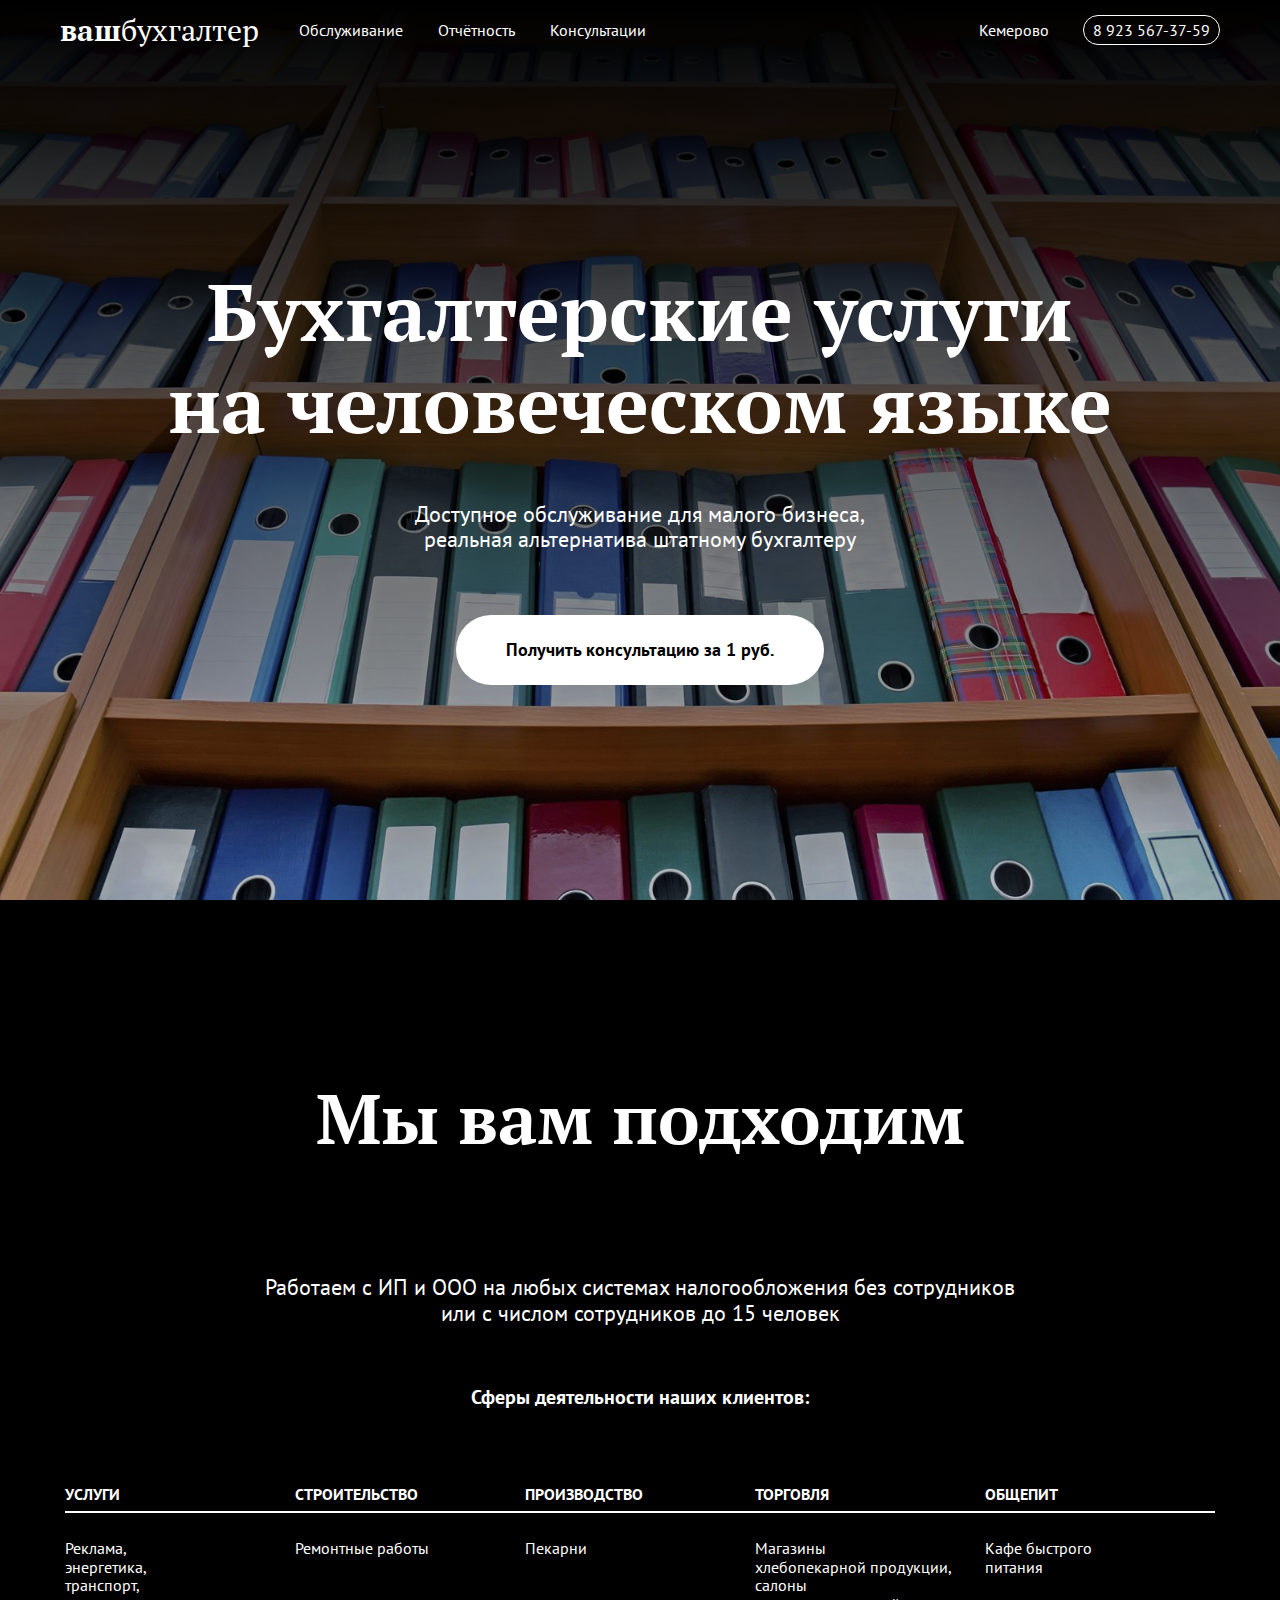
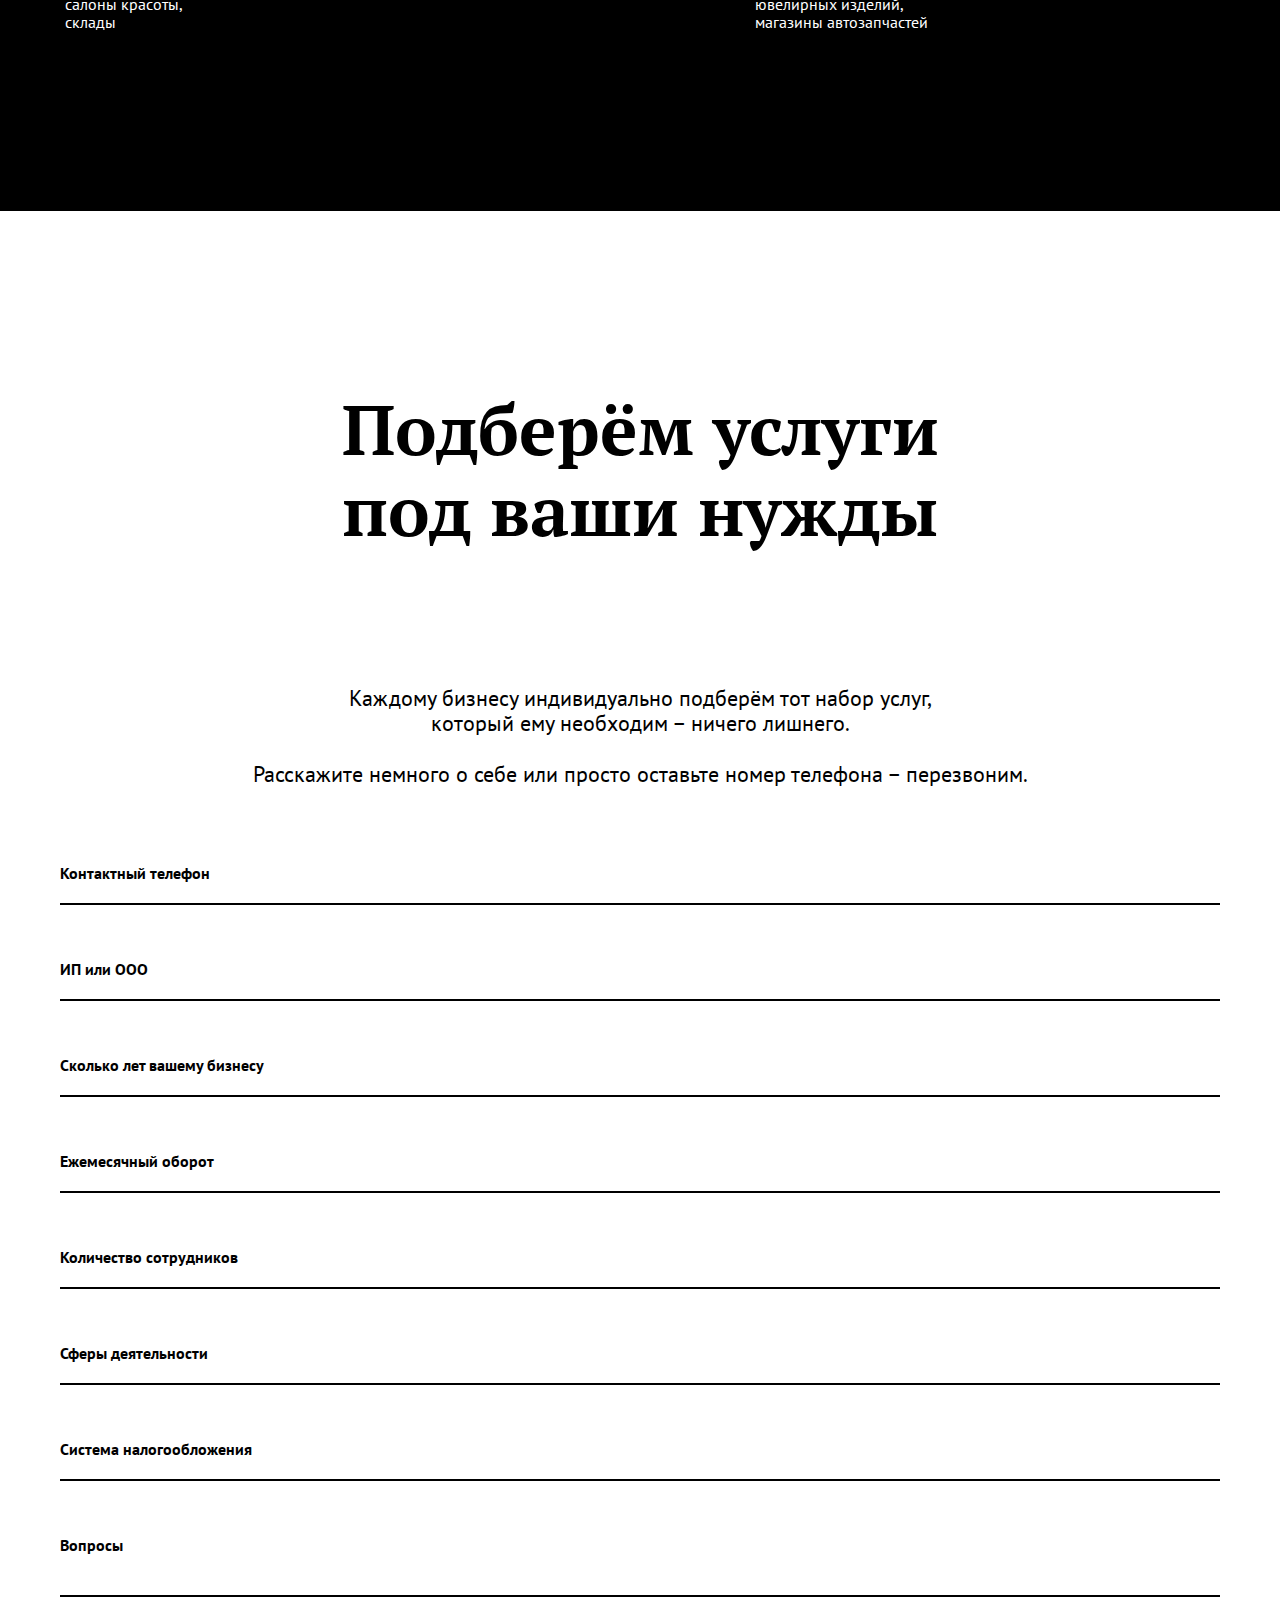
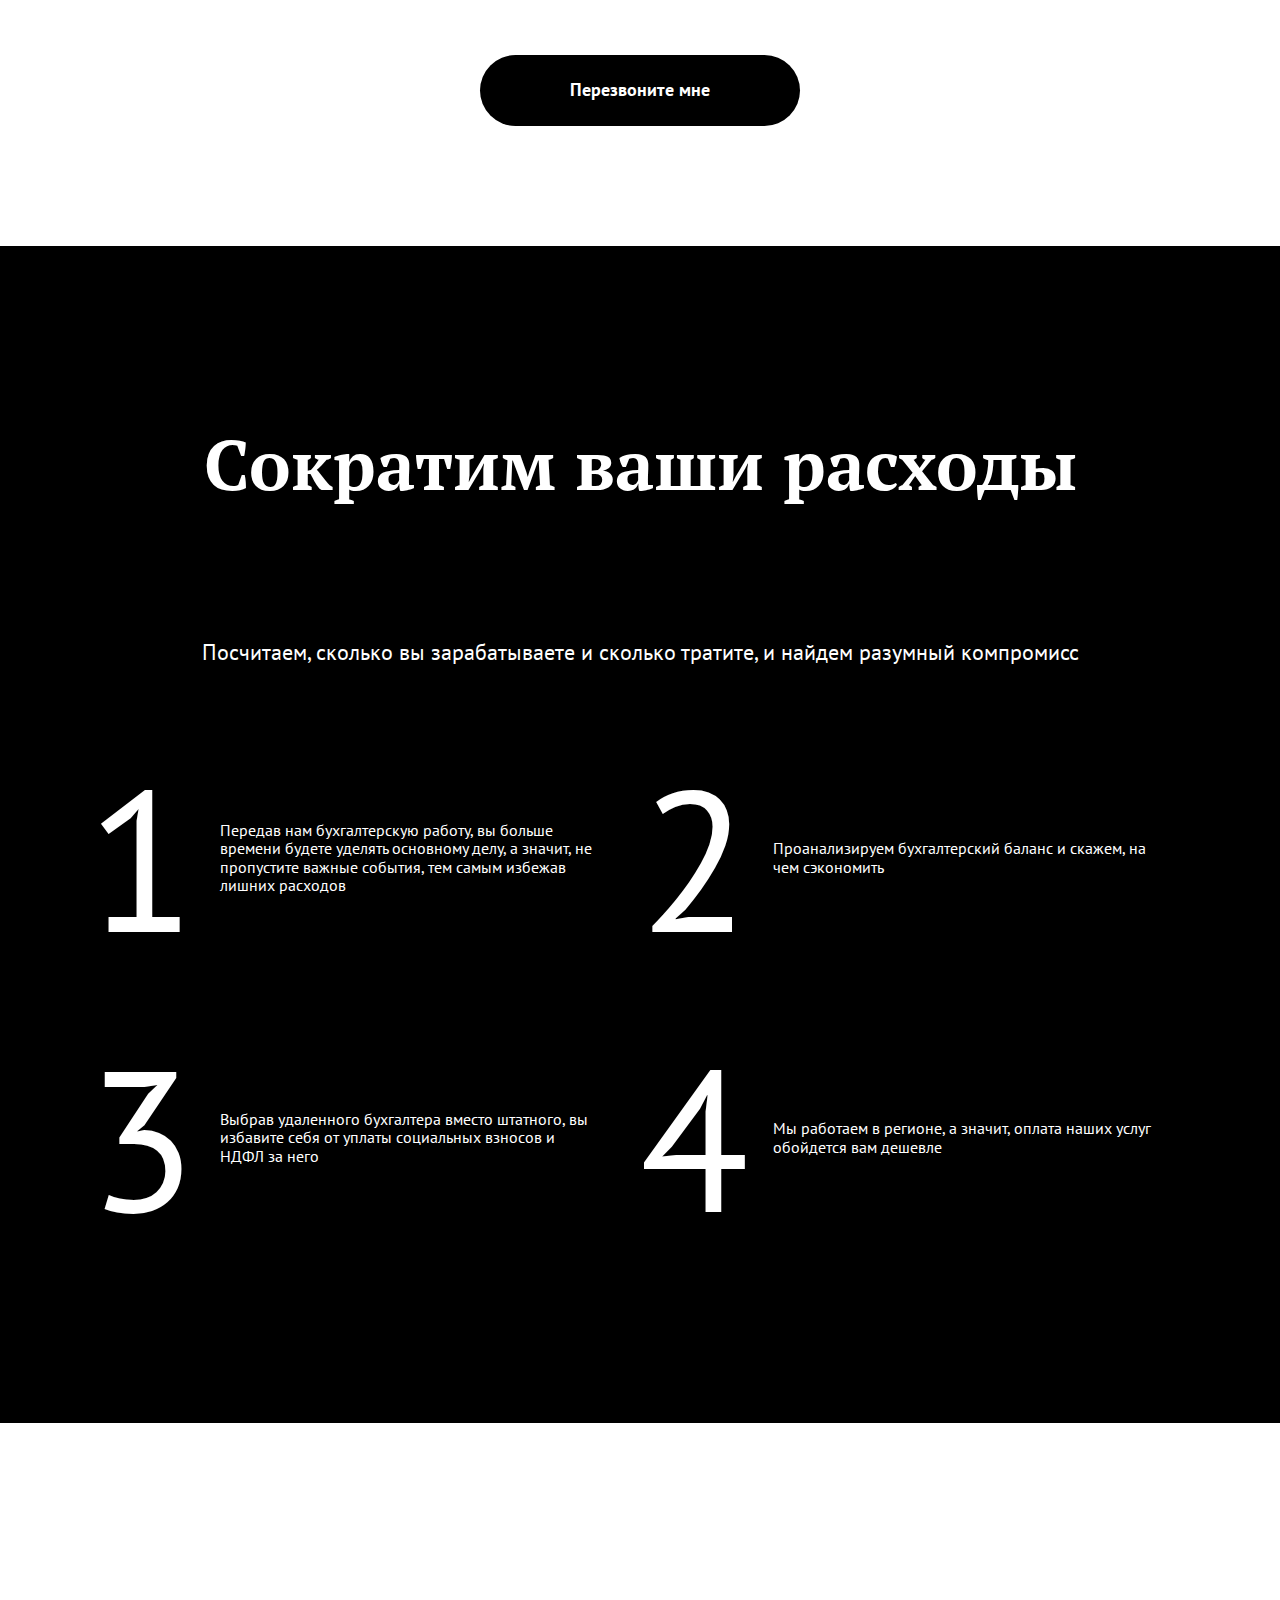
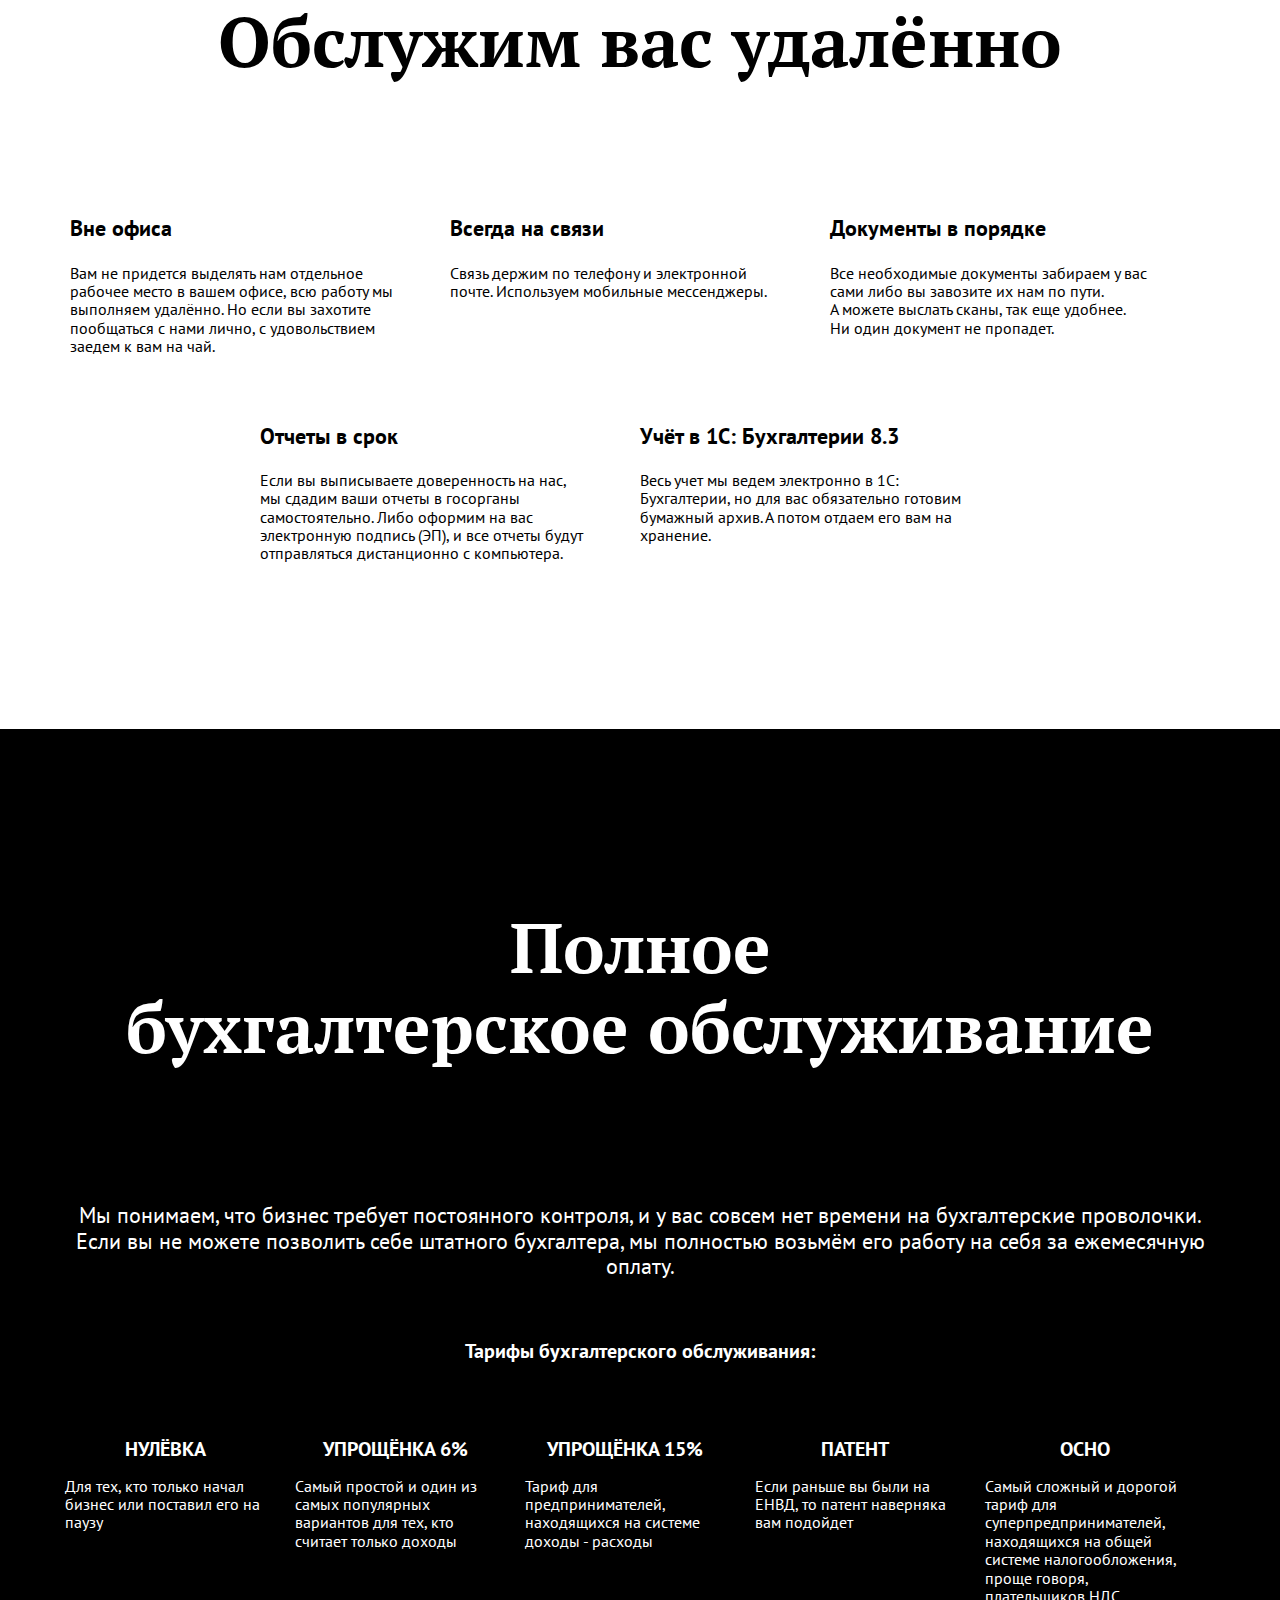
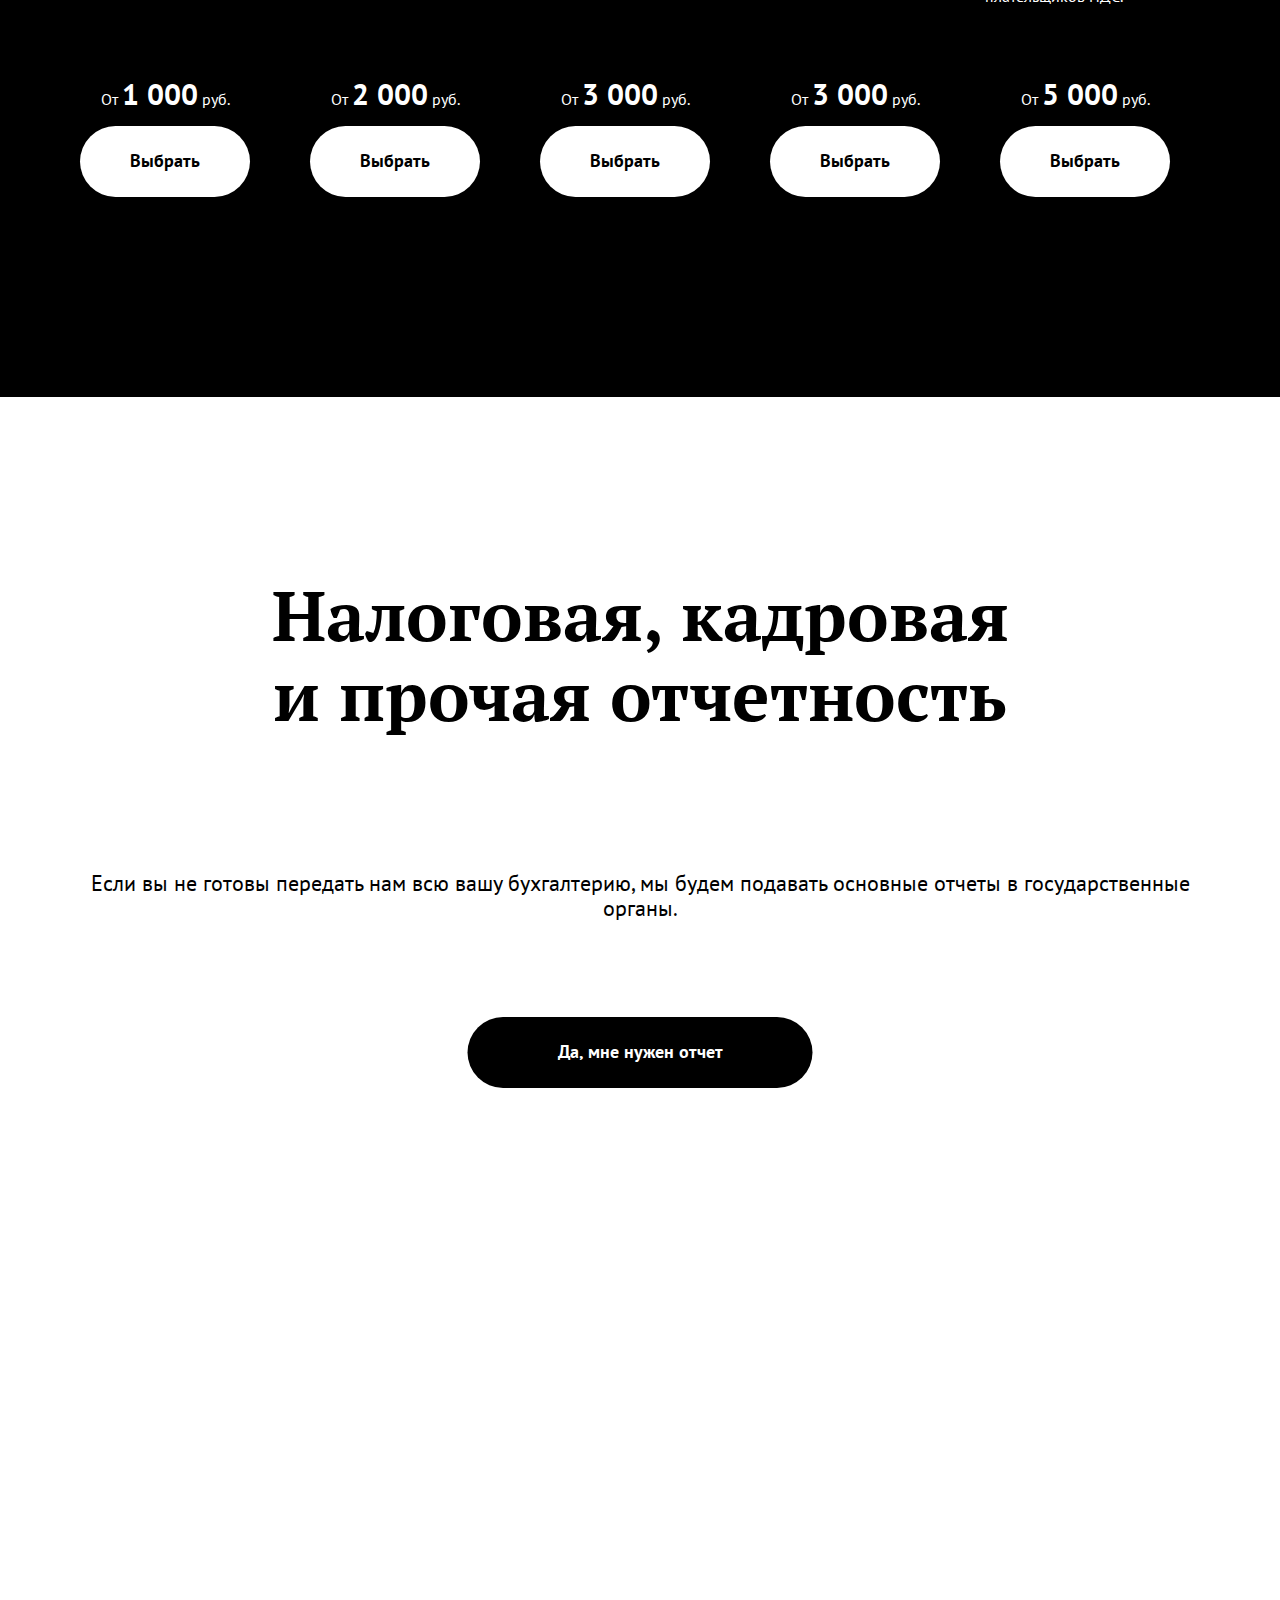
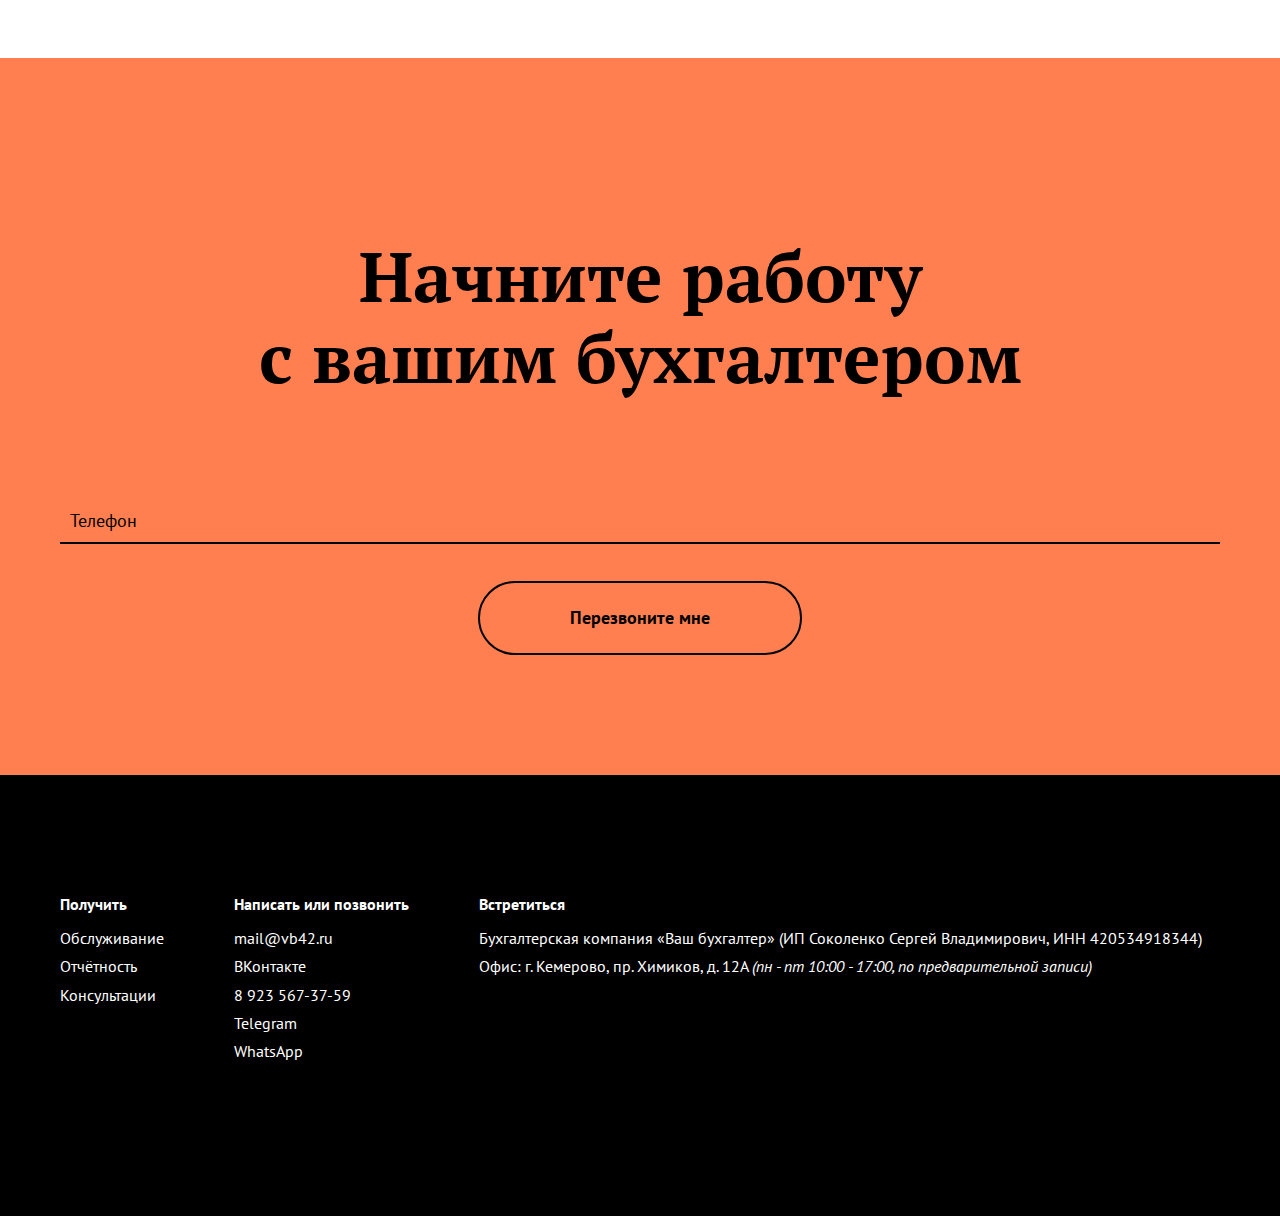
==== commit 02a41ccd: "Update index.html" ====
--- a/index.html
+++ b/index.html
@@ -517,7 +517,7 @@
                             
                             <dl class="vstrecha">
                             <dt style="margin-bottom: 15px;"><b>Встретиться</b></dt>
-                                <dd style="margin-left: 0px;margin-bottom: 10px;"><span class="category">Бухгалтерская&nbsp;компания</span> «<span class="fn org"><a class="url" href="https://vb42.ru">Ваш&nbsp;бухгалтер</a></span>» (ИП&nbsp;Соколенко Сергей Владимирович, ИНН&nbsp;420534918344) <br><a href="https://go.2gis.com/6jd4q"><span class="adr">Офис: <span class="locality">г. Кемерово</span>, <span class="street-address">пр.&nbsp;Химиков, д.&nbsp;12А</span></span></a> <i>(<span class="workhours">пн&nbsp;-&nbsp;пт 10:00&nbsp;-&nbsp;17:00</span>, по предварительной записи)</i>
+                                <dd style="margin-left: 0px;margin-bottom: 10px;"><span class="category">Бухгалтерская&nbsp;компания</span> «<span class="fn org"><a class="url" href="https://vb42.ru">Ваш&nbsp;бухгалтер</a></span>» (ИП&nbsp;Соколенко Сергей Владимирович, ИНН&nbsp;420534918344) 
                                 </dd>
                              
                              <dd style="margin-left: 0px;margin-bottom: 10px;"><span class="adr">Офис: <span class="locality">г. Кемерово</span>, <span class="street-address">пр.&nbsp;Химиков, д.&nbsp;12А</span></span></a> <i>(<span class="workhours">пн&nbsp;-&nbsp;пт 10:00&nbsp;-&nbsp;17:00</span>, по предварительной записи)</i>
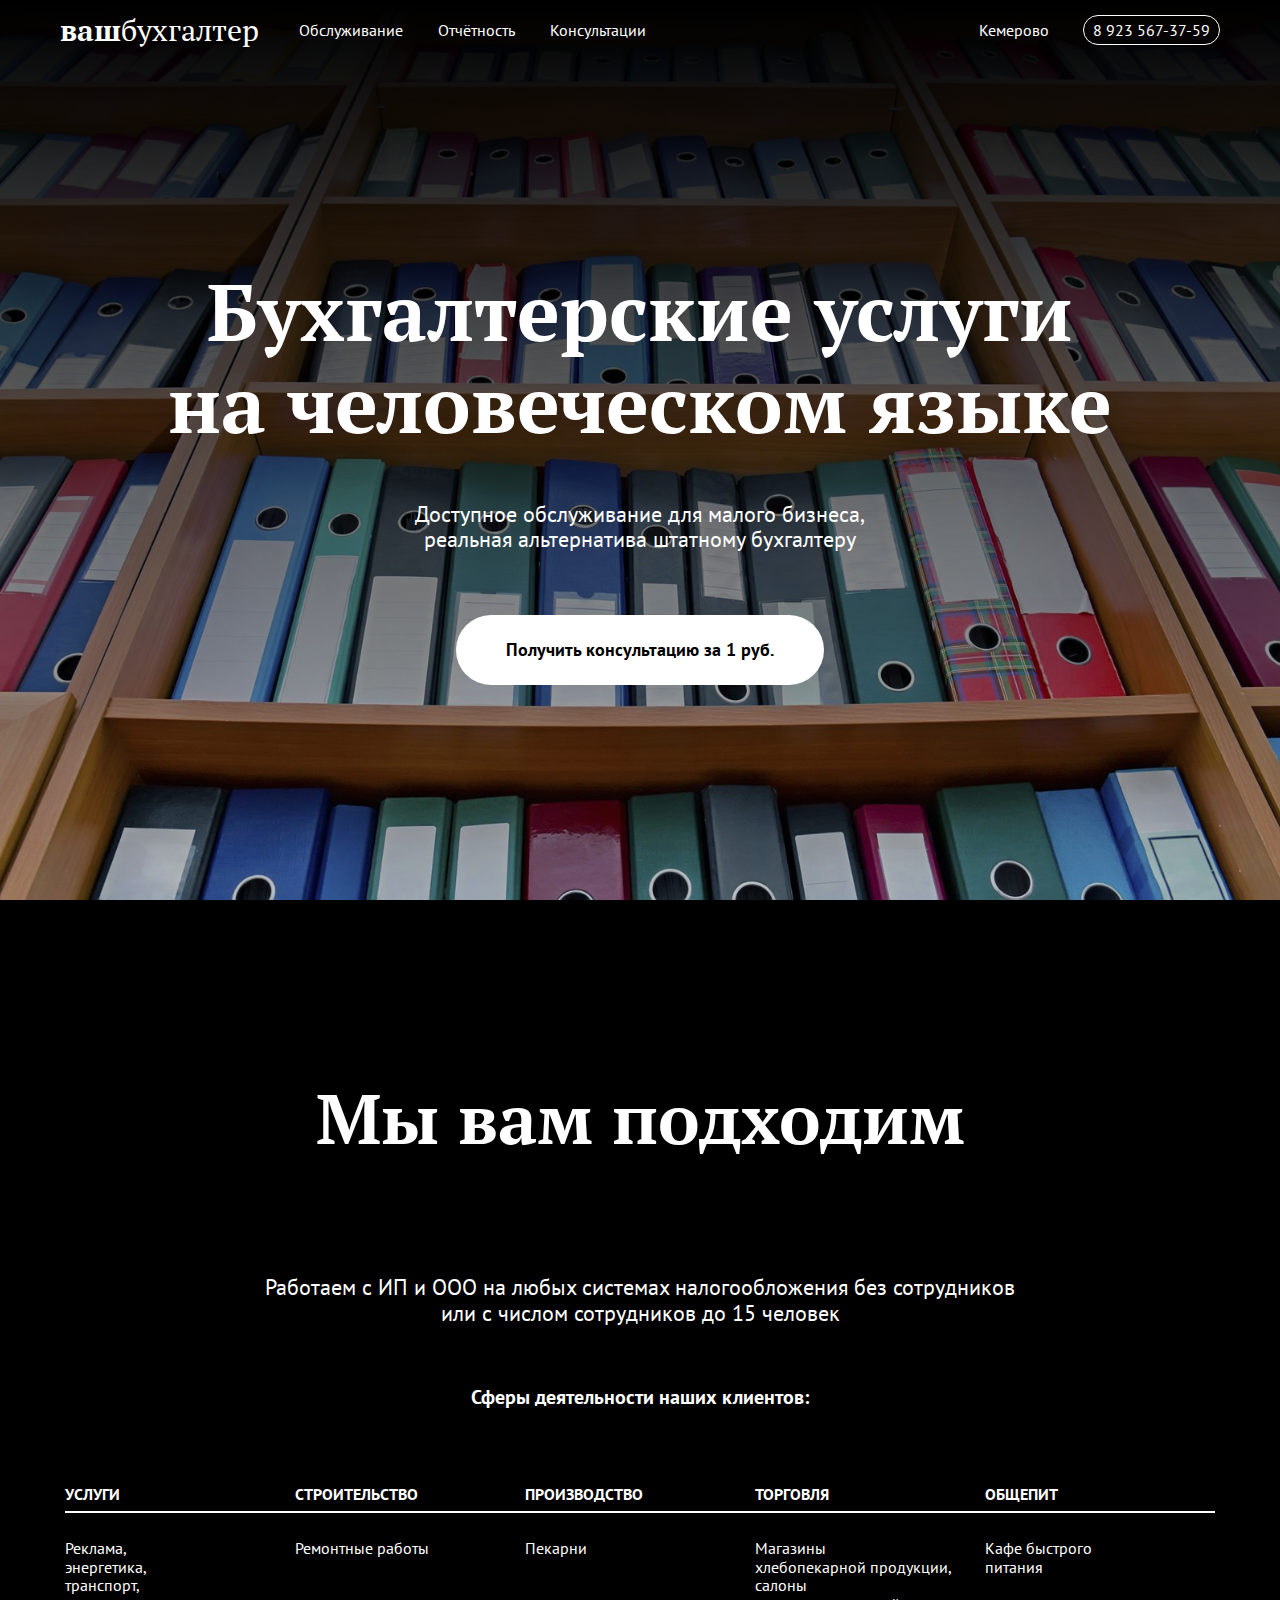
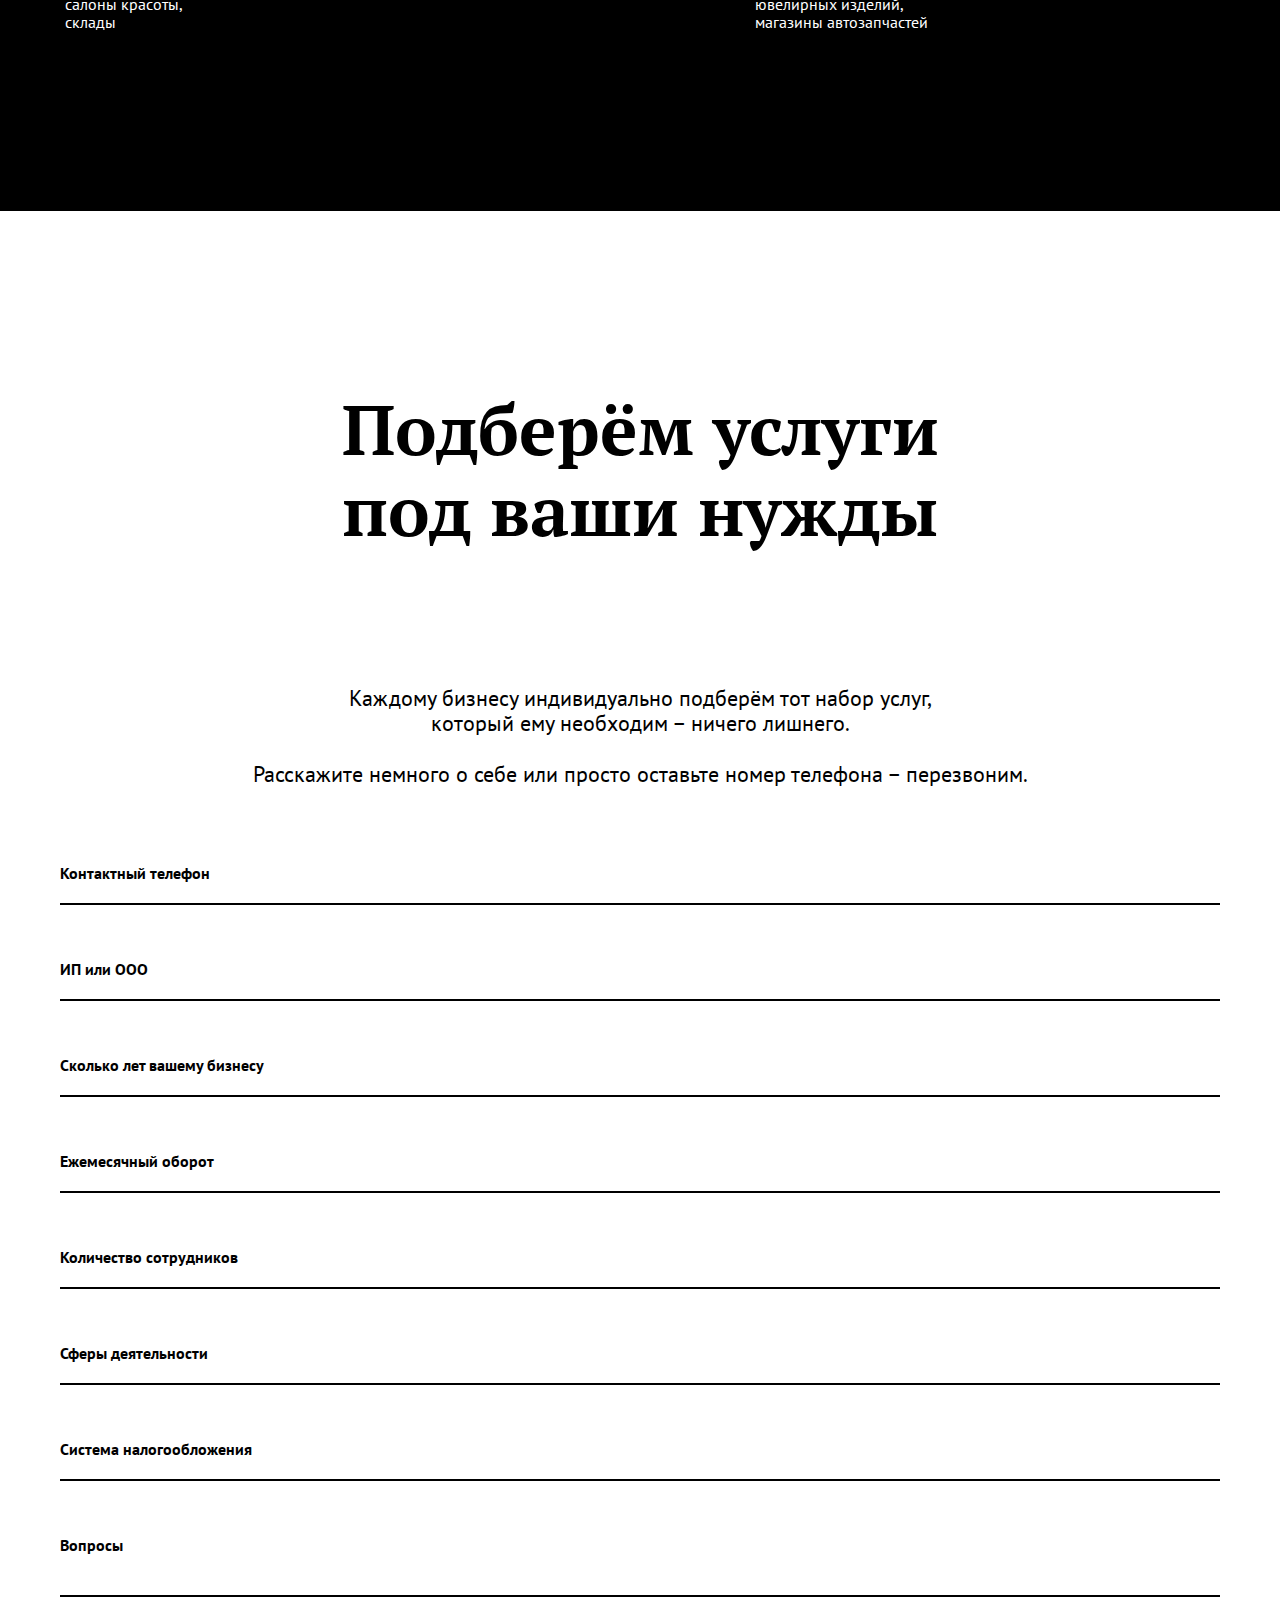
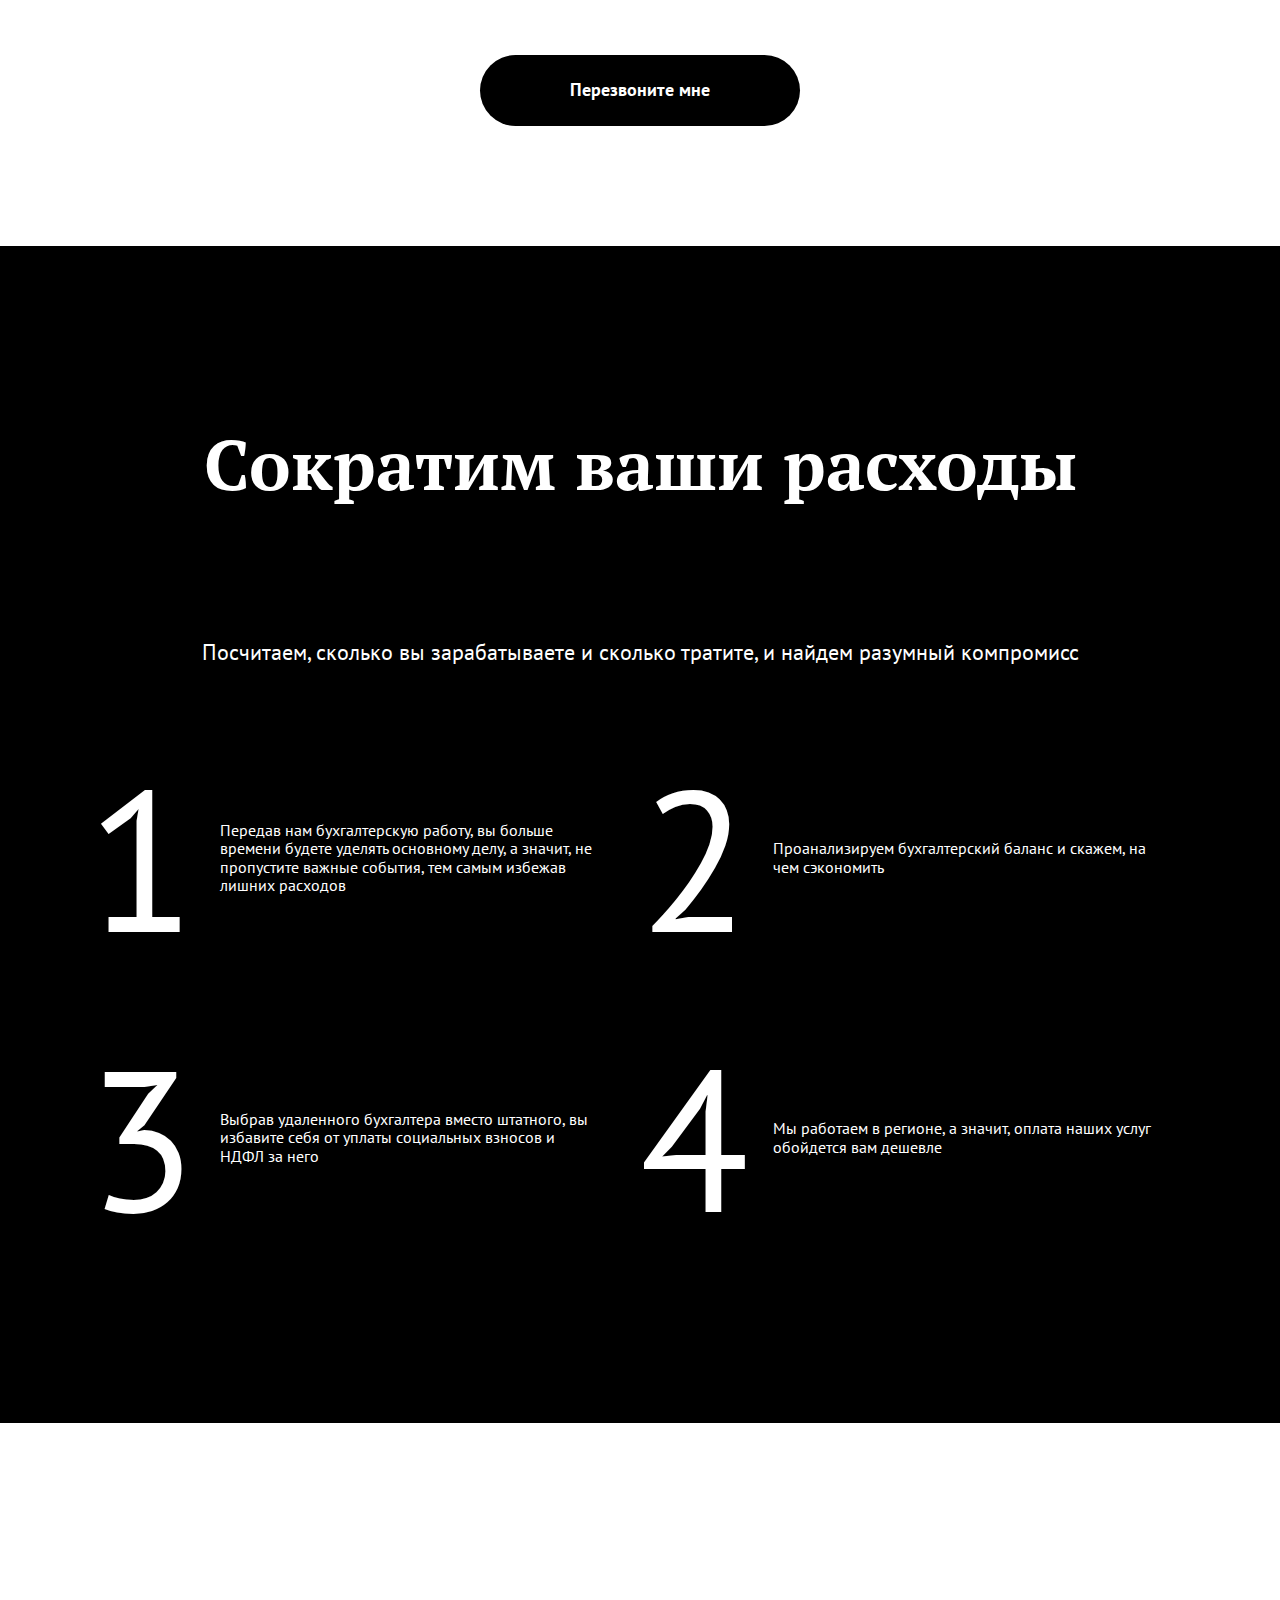
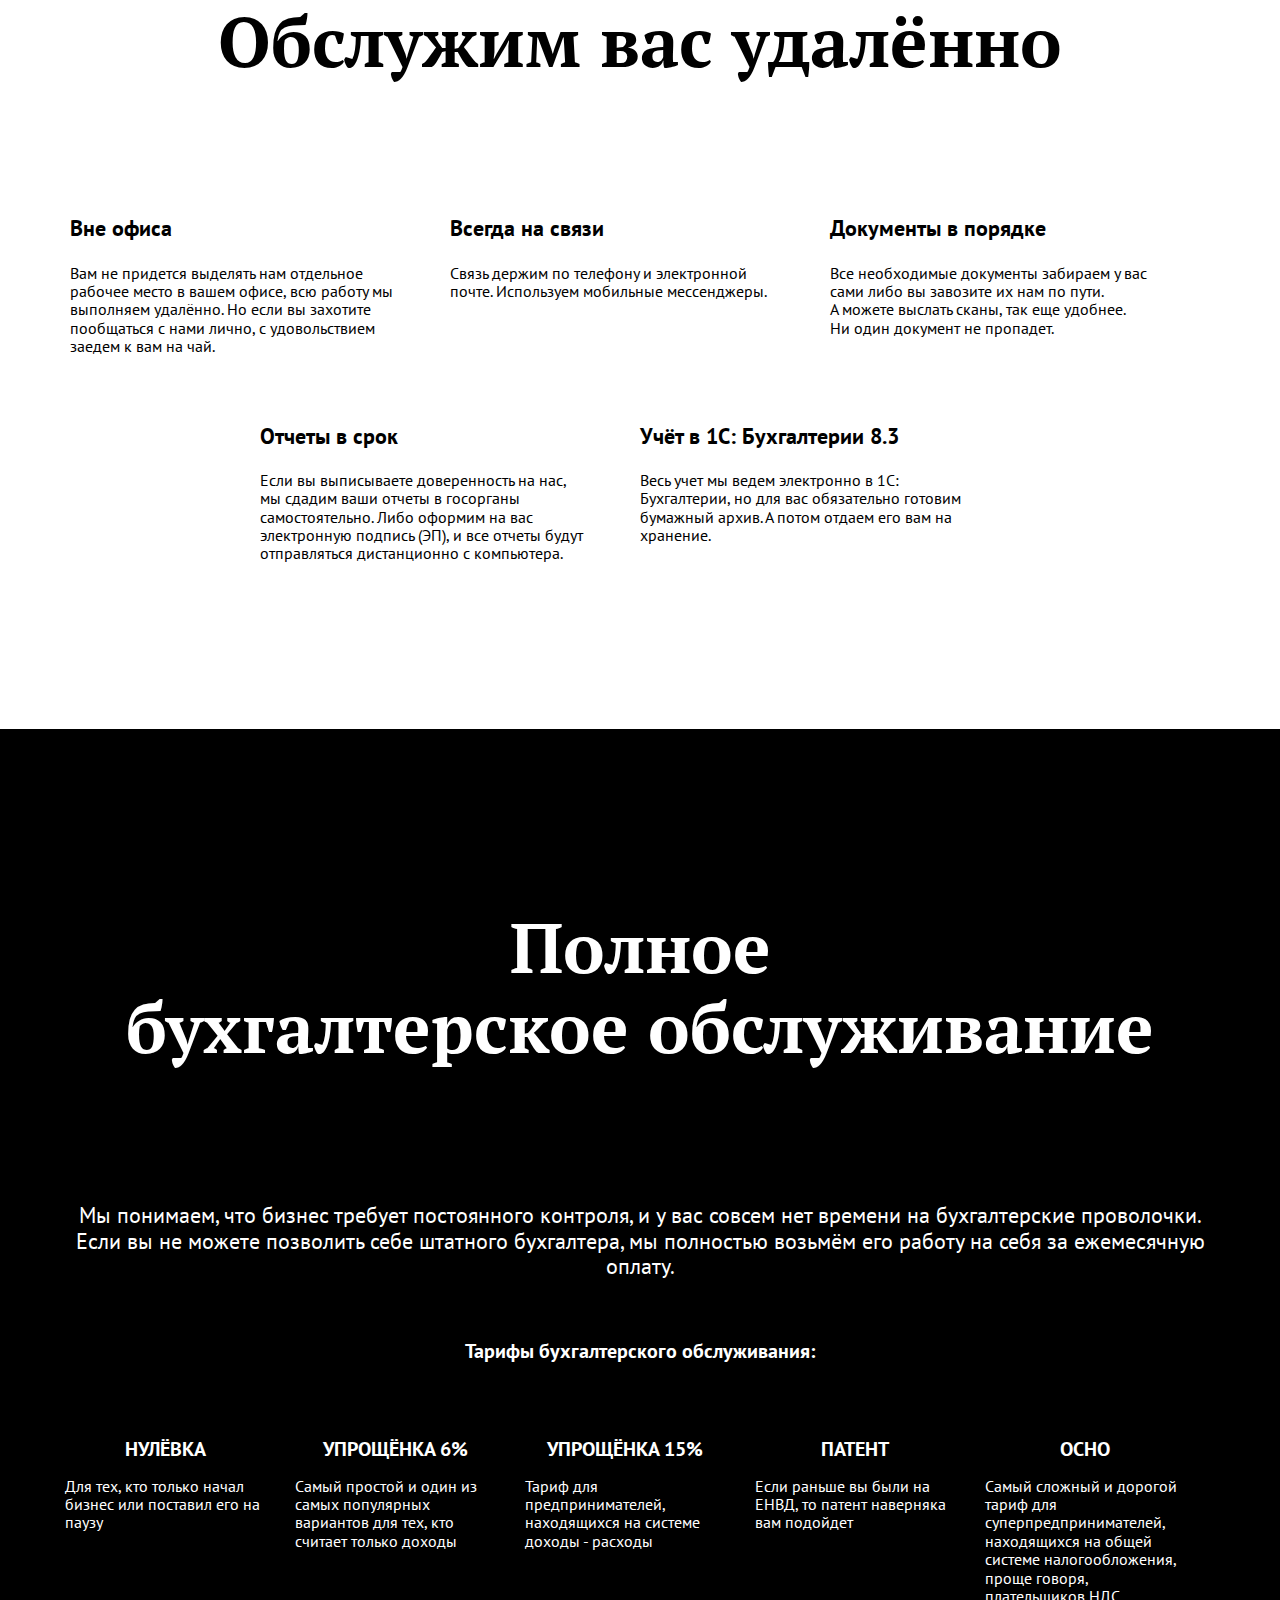
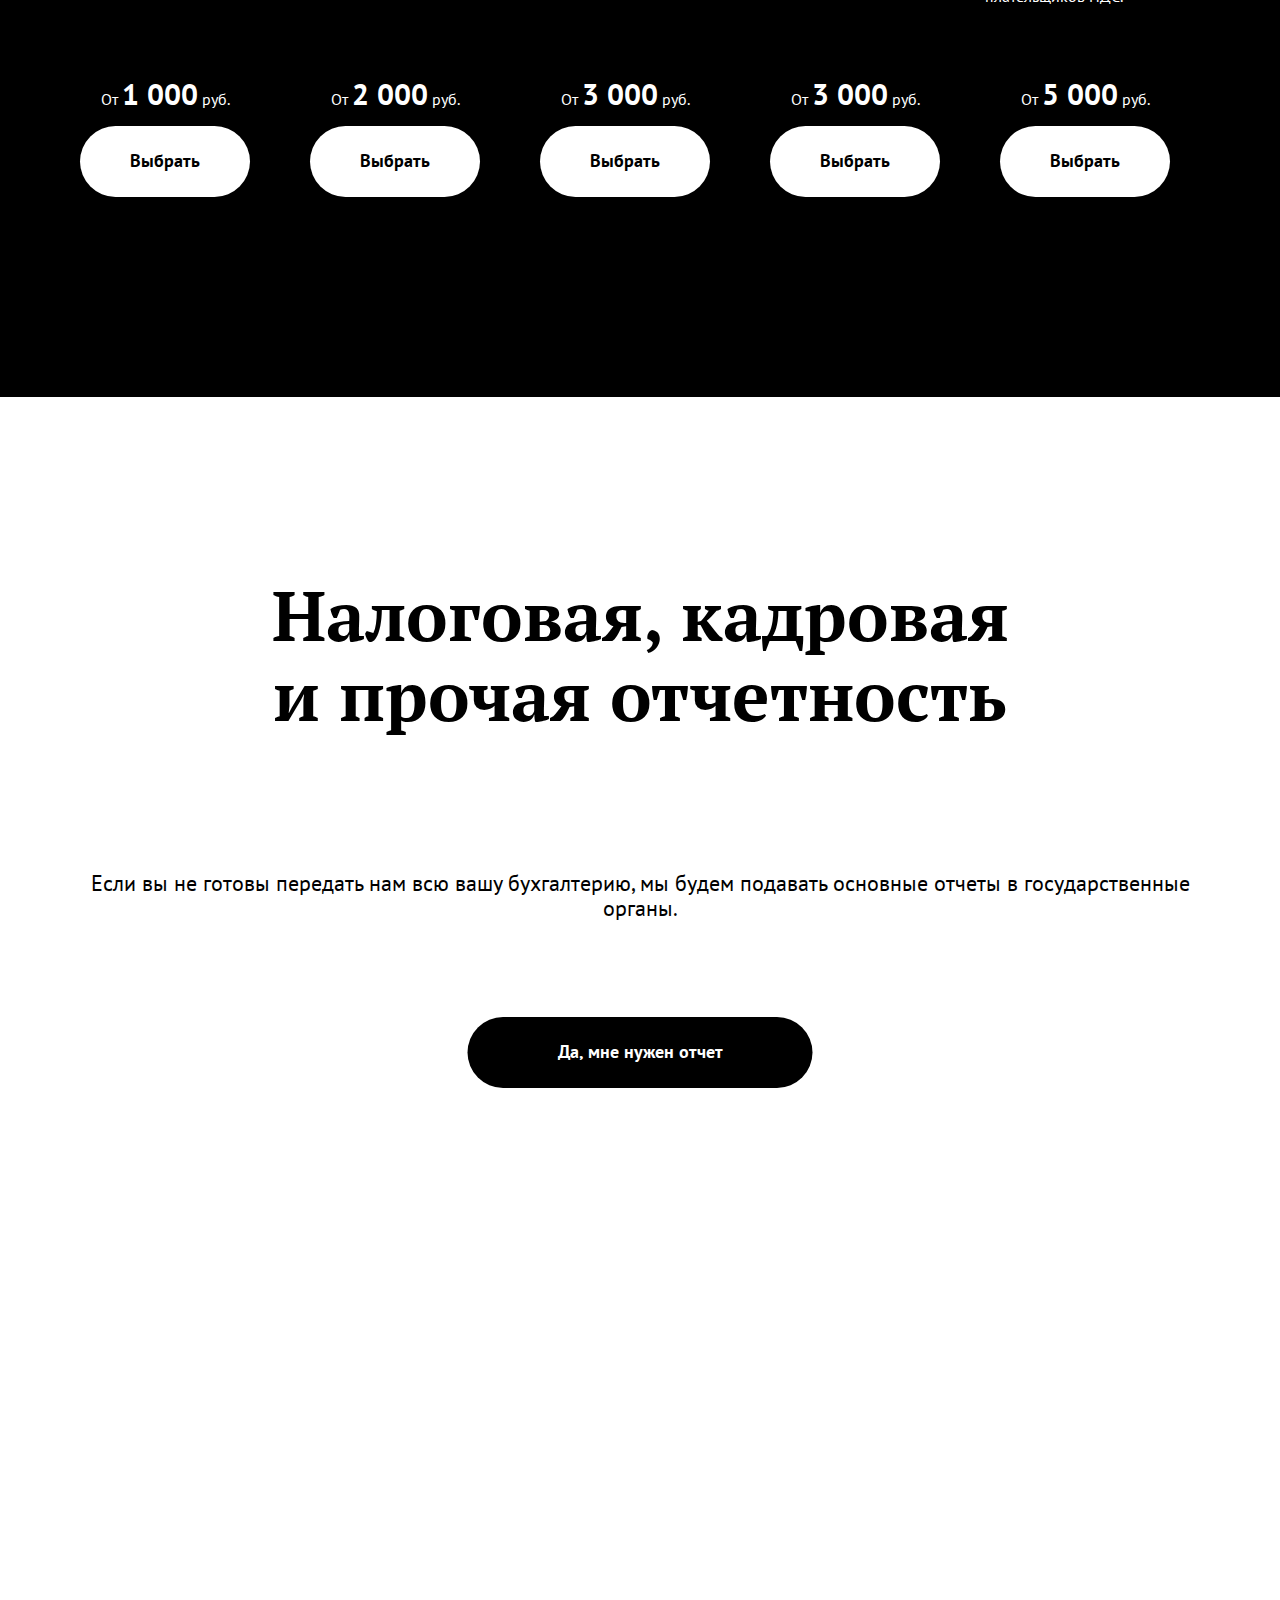
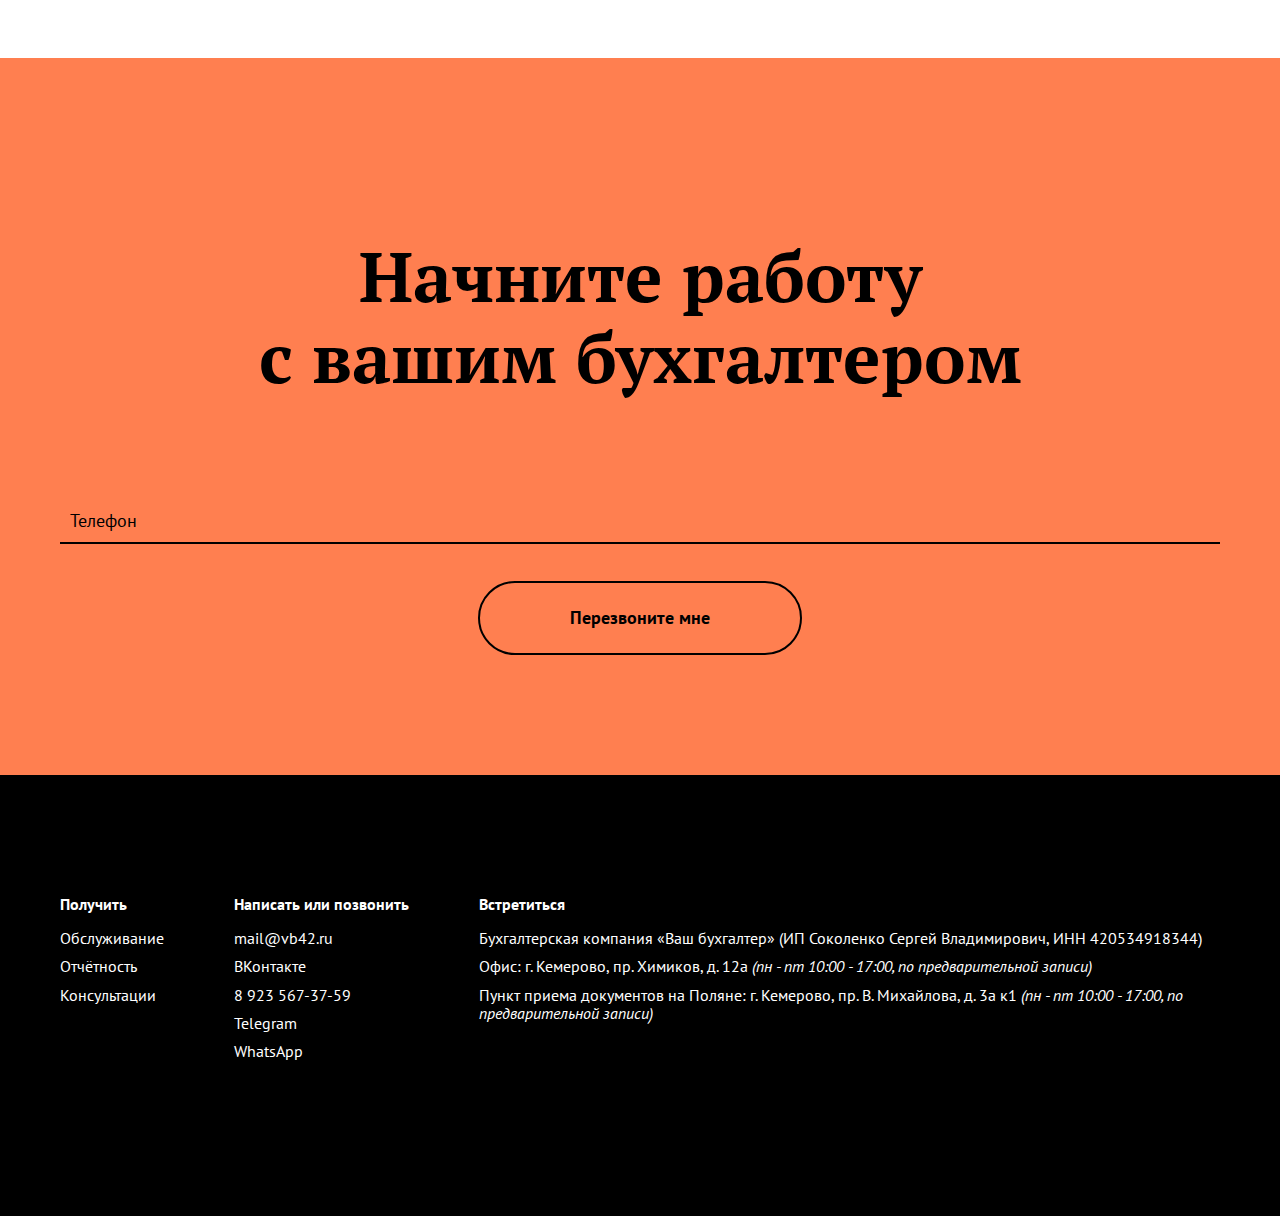
==== commit 6fcced46: "Update index.html" ====
--- a/index.html
+++ b/index.html
@@ -520,7 +520,10 @@
                                 <dd style="margin-left: 0px;margin-bottom: 10px;"><span class="category">Бухгалтерская&nbsp;компания</span> «<span class="fn org"><a class="url" href="https://vb42.ru">Ваш&nbsp;бухгалтер</a></span>» (ИП&nbsp;Соколенко Сергей Владимирович, ИНН&nbsp;420534918344) 
                                 </dd>
                              
-                             <dd style="margin-left: 0px;margin-bottom: 10px;"><span class="adr">Офис: <span class="locality">г. Кемерово</span>, <span class="street-address">пр.&nbsp;Химиков, д.&nbsp;12А</span></span></a> <i>(<span class="workhours">пн&nbsp;-&nbsp;пт 10:00&nbsp;-&nbsp;17:00</span>, по предварительной записи)</i>
+                             <dd style="margin-left: 0px;margin-bottom: 10px;"><span class="adr">Офис: <span class="locality">г. Кемерово</span>, <span class="street-address">пр.&nbsp;Химиков, д.&nbsp;12а</span></span></a> <i>(<span class="workhours">пн&nbsp;-&nbsp;пт 10:00&nbsp;-&nbsp;17:00</span>, по предварительной записи)</i>
+                                </dd>
+                     
+                     <dd style="margin-left: 0px;margin-bottom: 10px;"><span class="adr">Пункт приема документов на Поляне: <span class="locality">г. Кемерово</span>, <span class="street-address">пр.&nbsp;В.&nbsp;Михайлова, д.&nbsp;3а&nbsp;к1</span></span></a> <i>(<span class="workhours">пн&nbsp;-&nbsp;пт 10:00&nbsp;-&nbsp;17:00</span>, по предварительной записи)</i>
                                 </dd>
              
             </dl>
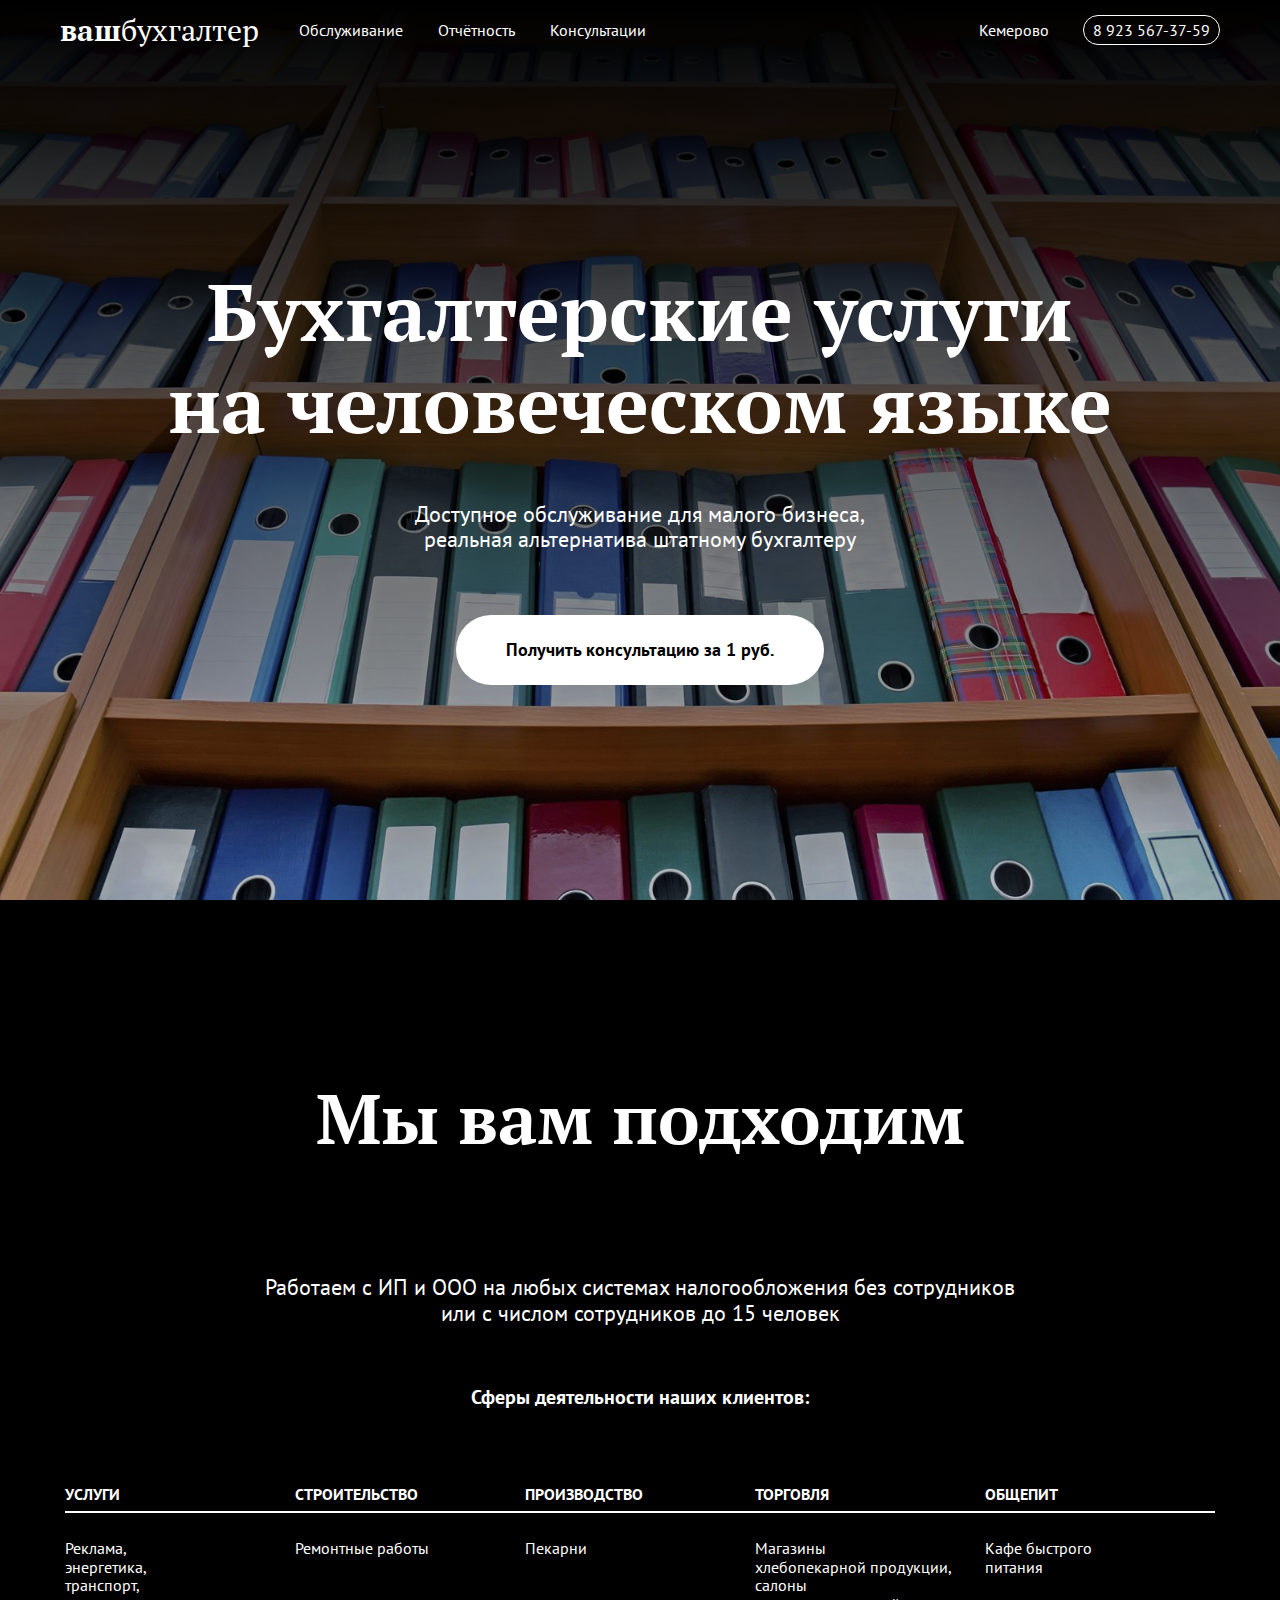
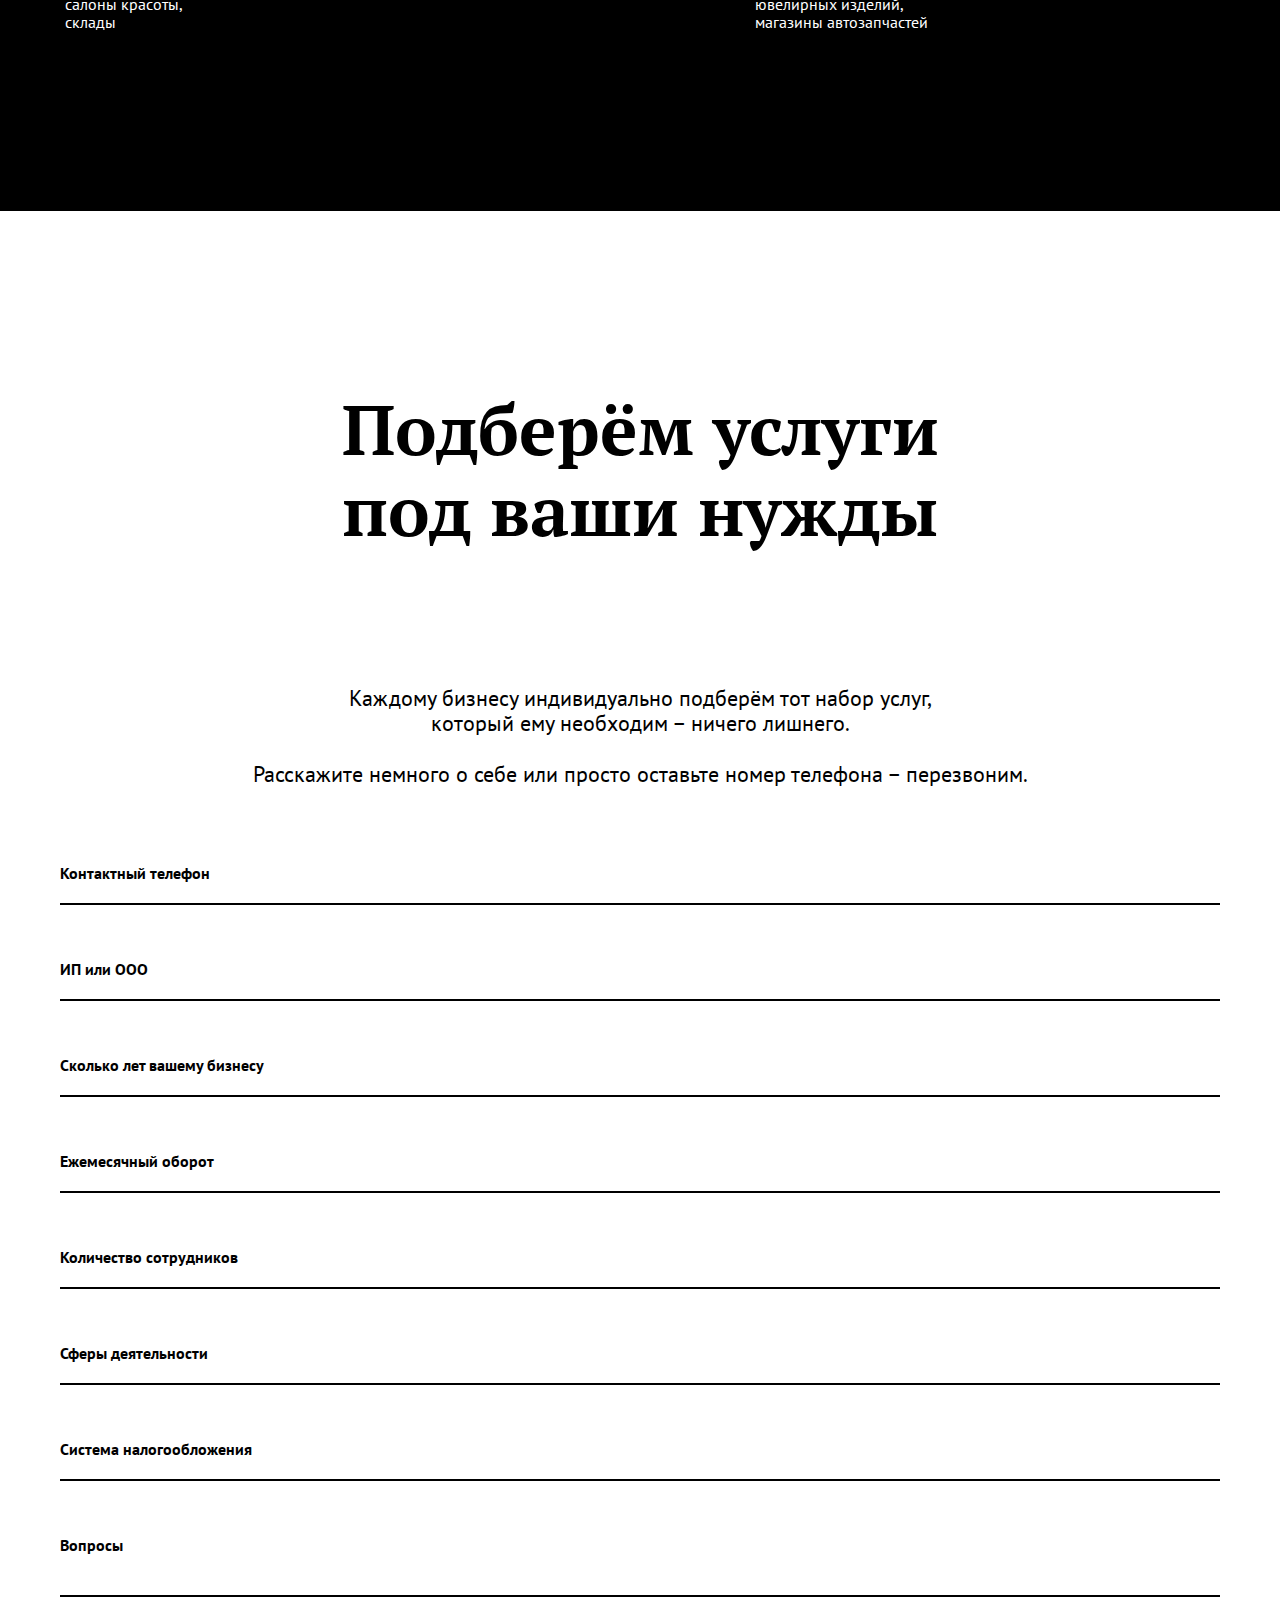
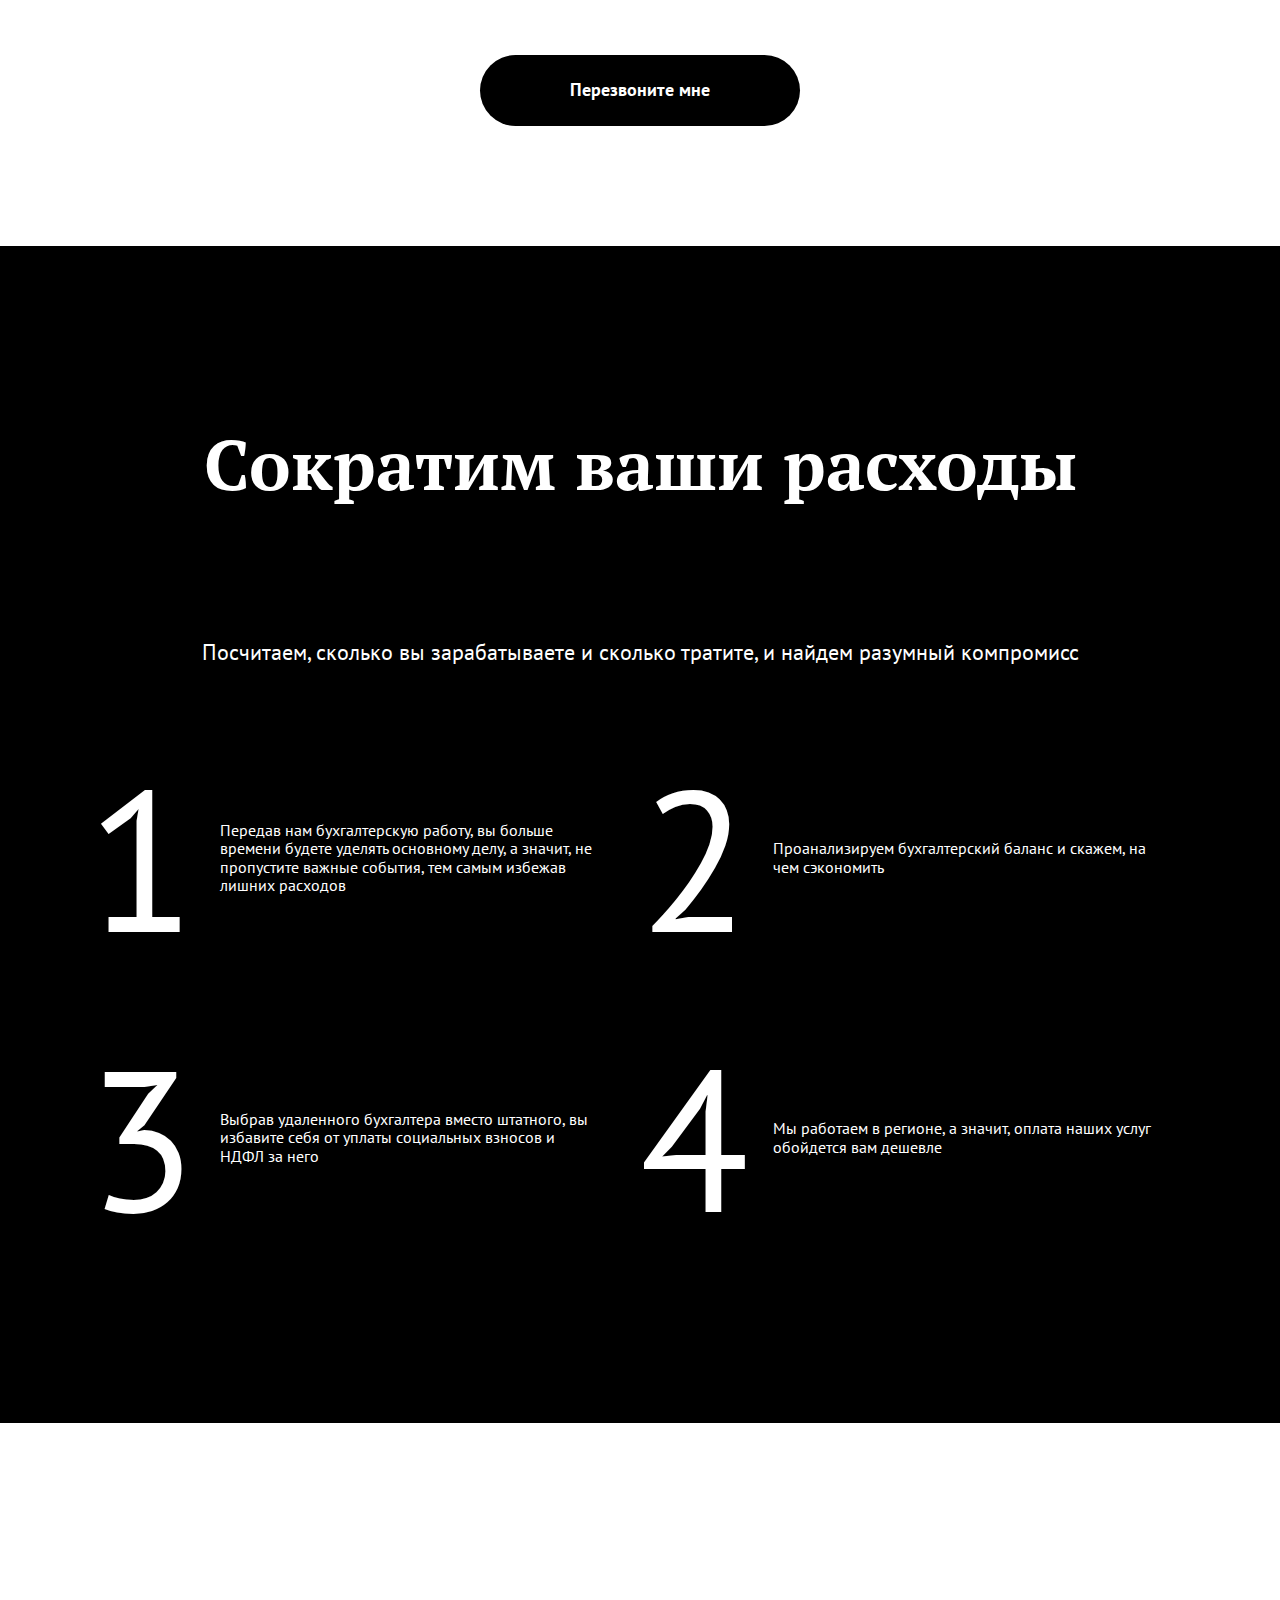
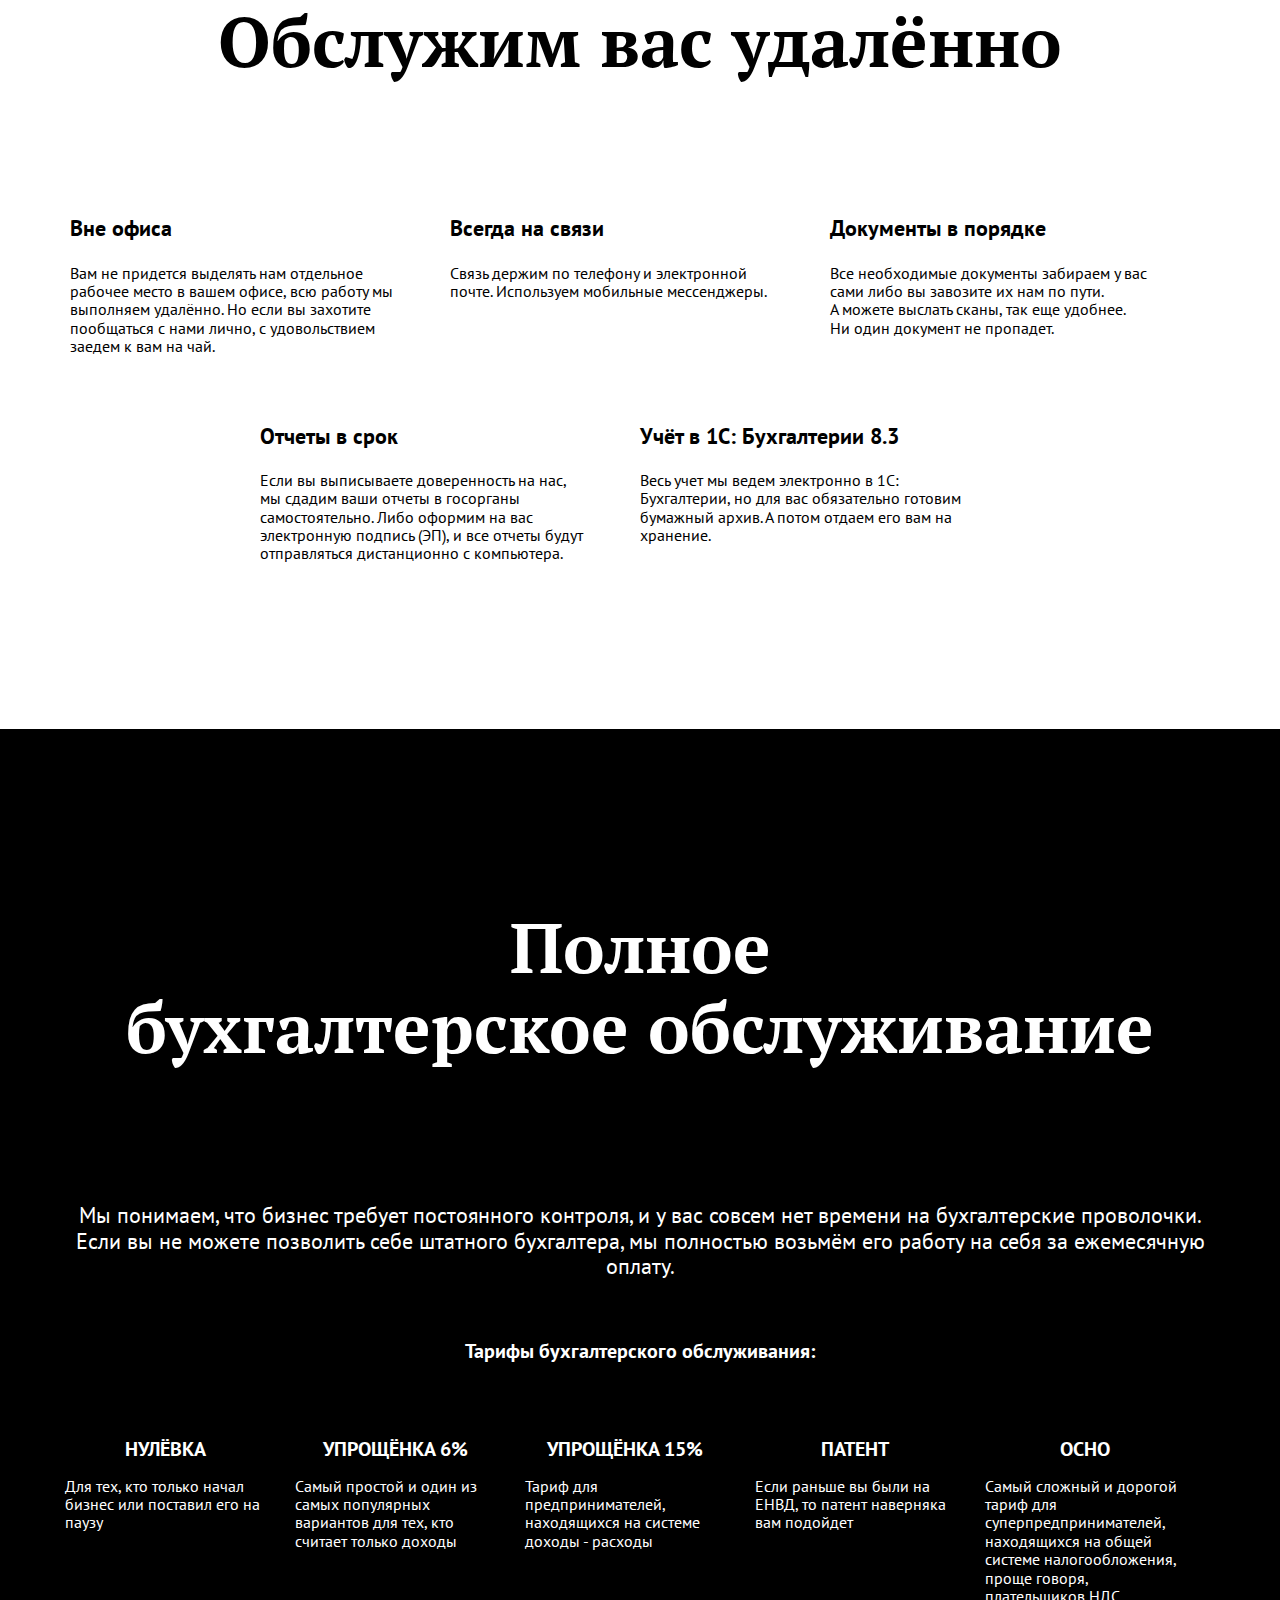
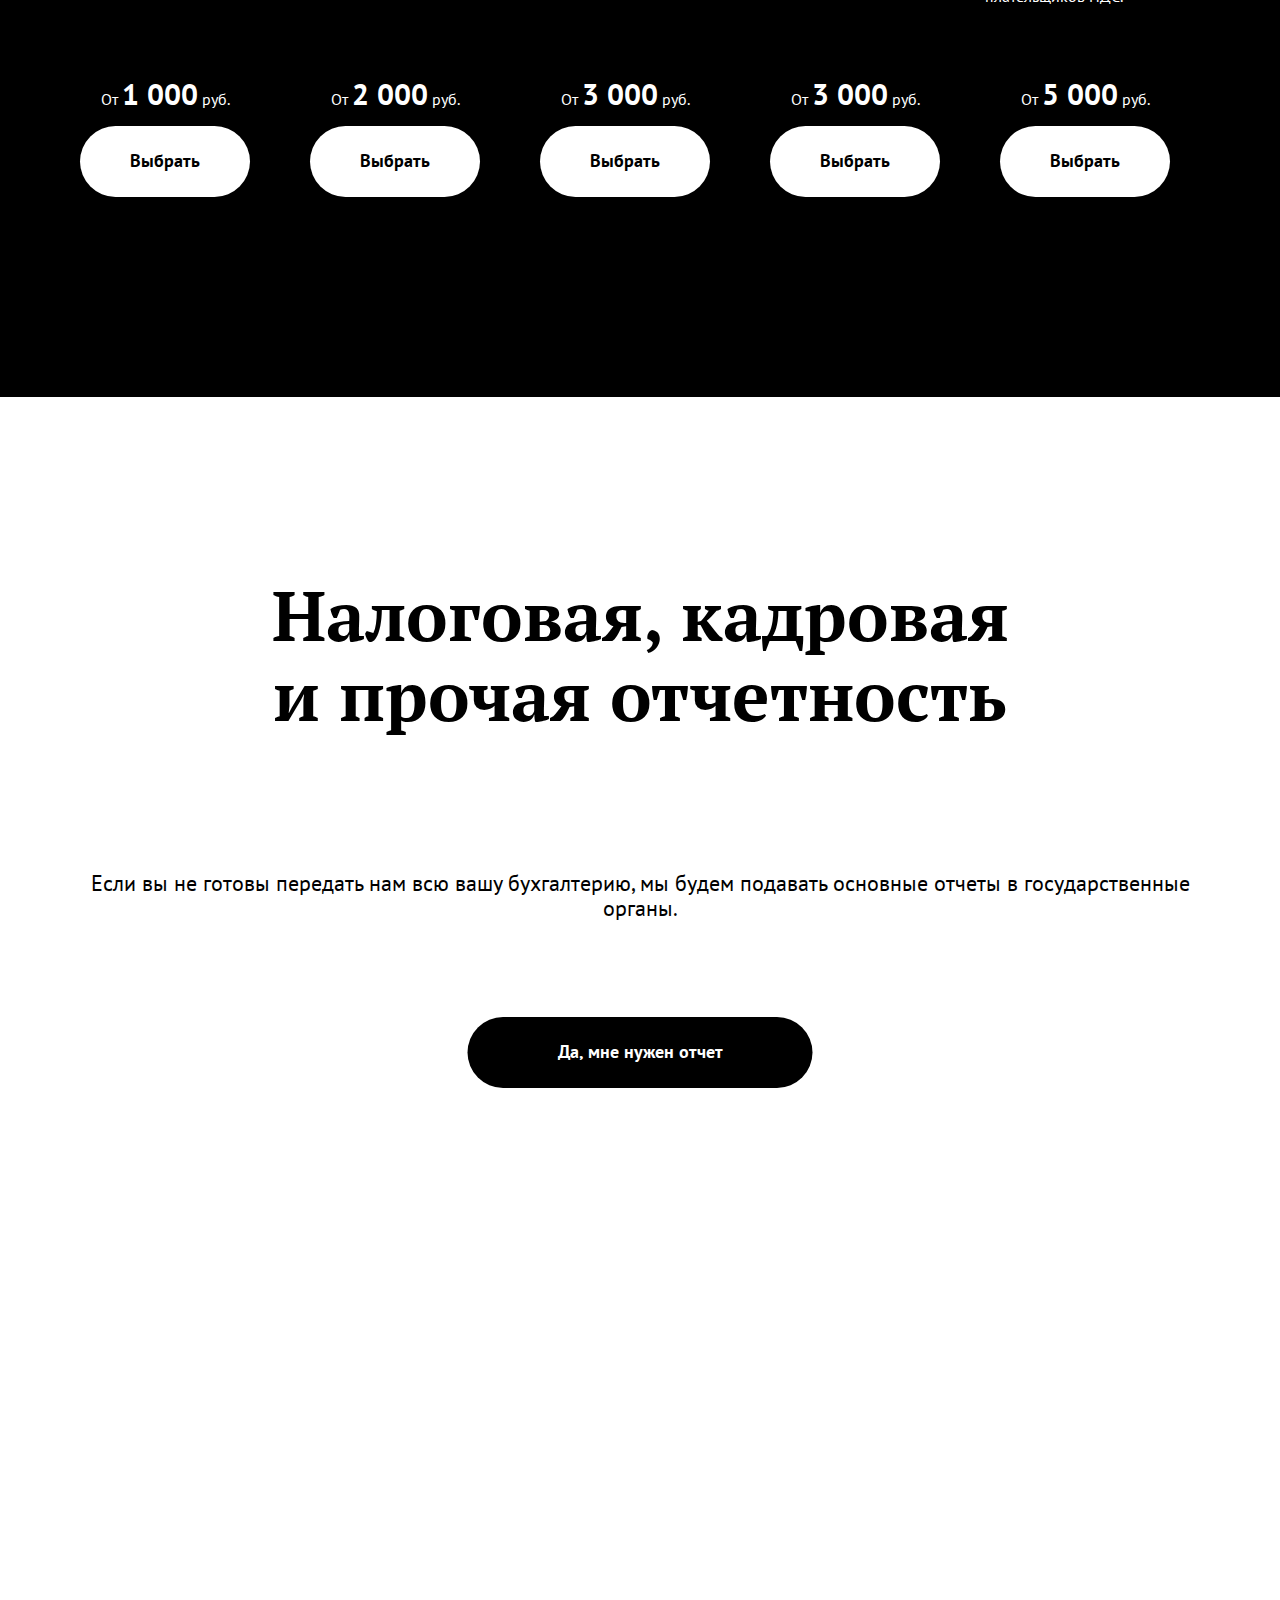
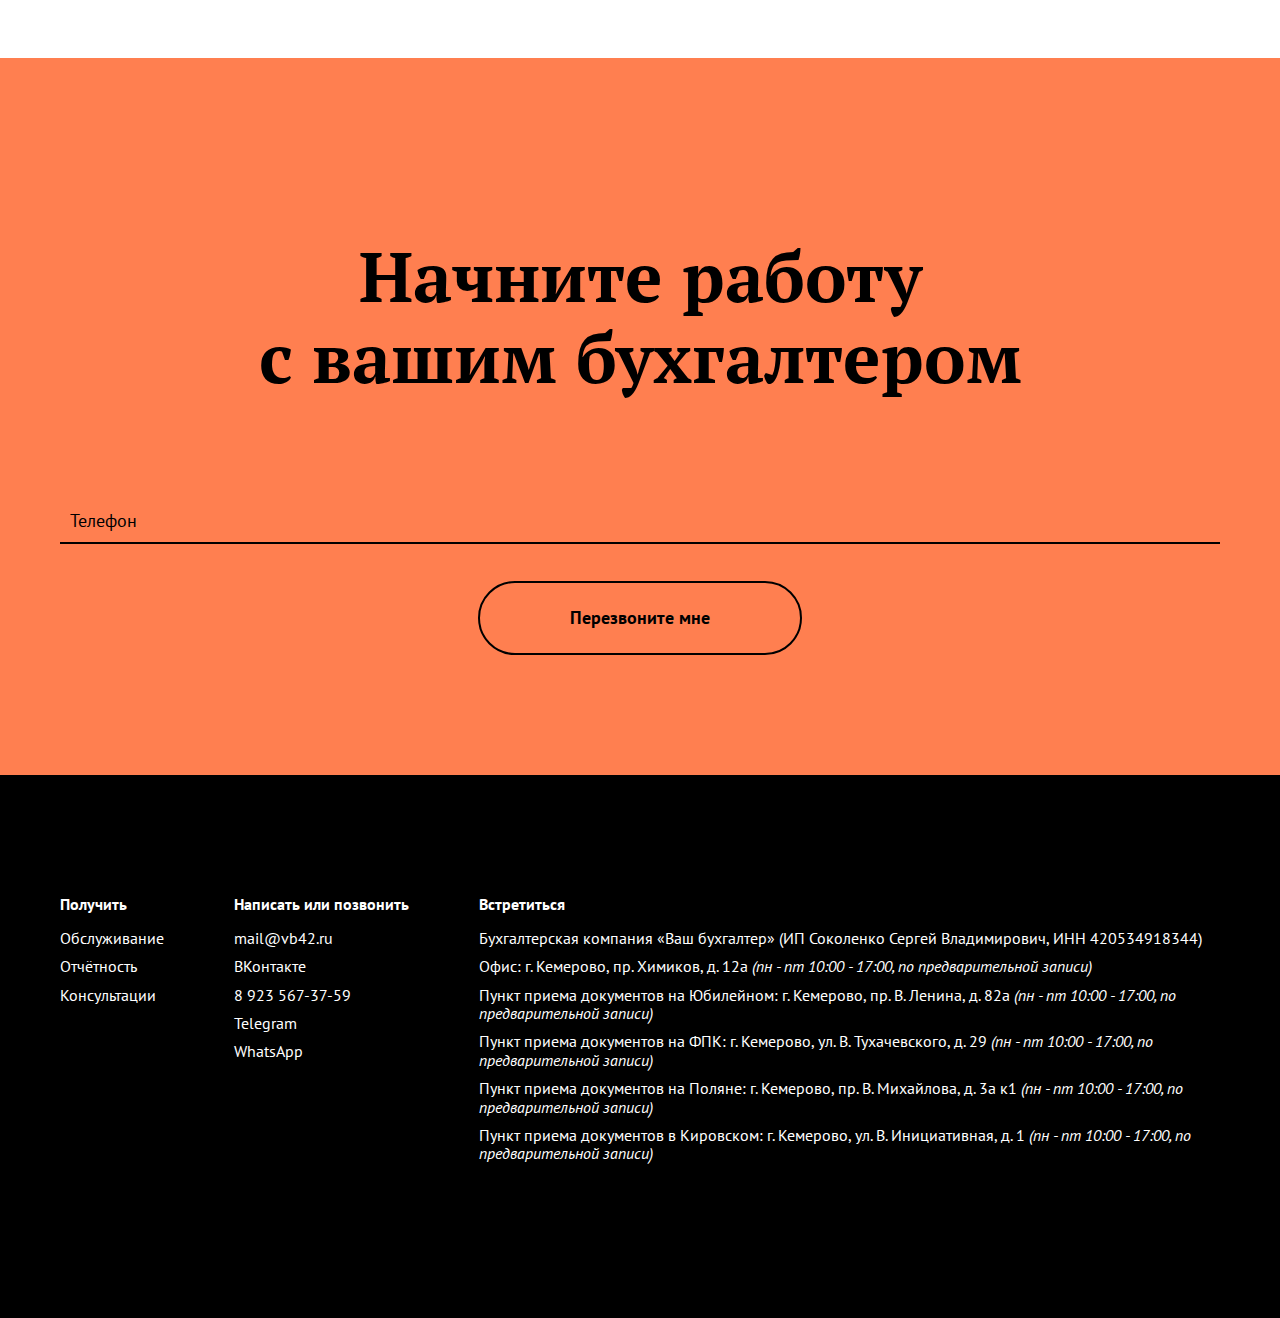
==== commit 80867387: "Update index.html" ====
--- a/index.html
+++ b/index.html
@@ -523,8 +523,19 @@
                              <dd style="margin-left: 0px;margin-bottom: 10px;"><span class="adr">Офис: <span class="locality">г. Кемерово</span>, <span class="street-address">пр.&nbsp;Химиков, д.&nbsp;12а</span></span></a> <i>(<span class="workhours">пн&nbsp;-&nbsp;пт 10:00&nbsp;-&nbsp;17:00</span>, по предварительной записи)</i>
                                 </dd>
                      
+                     <dd style="margin-left: 0px;margin-bottom: 10px;"><span class="adr">Пункт приема документов на Юбилейном: <span class="locality">г. Кемерово</span>, <span class="street-address">пр.&nbsp;В.&nbsp;Ленина, д.&nbsp;82а</span></span></a> <i>(<span class="workhours">пн&nbsp;-&nbsp;пт 10:00&nbsp;-&nbsp;17:00</span>, по предварительной записи)</i>
+                                </dd>
+         
+         <dd style="margin-left: 0px;margin-bottom: 10px;"><span class="adr">Пункт приема документов на ФПК: <span class="locality">г. Кемерово</span>, <span class="street-address">ул.&nbsp;В.&nbsp;Тухачевского, д.&nbsp;29</span></span></a> <i>(<span class="workhours">пн&nbsp;-&nbsp;пт 10:00&nbsp;-&nbsp;17:00</span>, по предварительной записи)</i>
+                                </dd>
+                     
                      <dd style="margin-left: 0px;margin-bottom: 10px;"><span class="adr">Пункт приема документов на Поляне: <span class="locality">г. Кемерово</span>, <span class="street-address">пр.&nbsp;В.&nbsp;Михайлова, д.&nbsp;3а&nbsp;к1</span></span></a> <i>(<span class="workhours">пн&nbsp;-&nbsp;пт 10:00&nbsp;-&nbsp;17:00</span>, по предварительной записи)</i>
                                 </dd>
+
+<dd style="margin-left: 0px;margin-bottom: 10px;"><span class="adr">Пункт приема документов в Кировском: <span class="locality">г. Кемерово</span>, <span class="street-address">ул.&nbsp;В.&nbsp;Инициативная, д.&nbsp;1</span></span></a> <i>(<span class="workhours">пн&nbsp;-&nbsp;пт 10:00&nbsp;-&nbsp;17:00</span>, по предварительной записи)</i>
+                                </dd>
+         
+         
              
             </dl>
                             
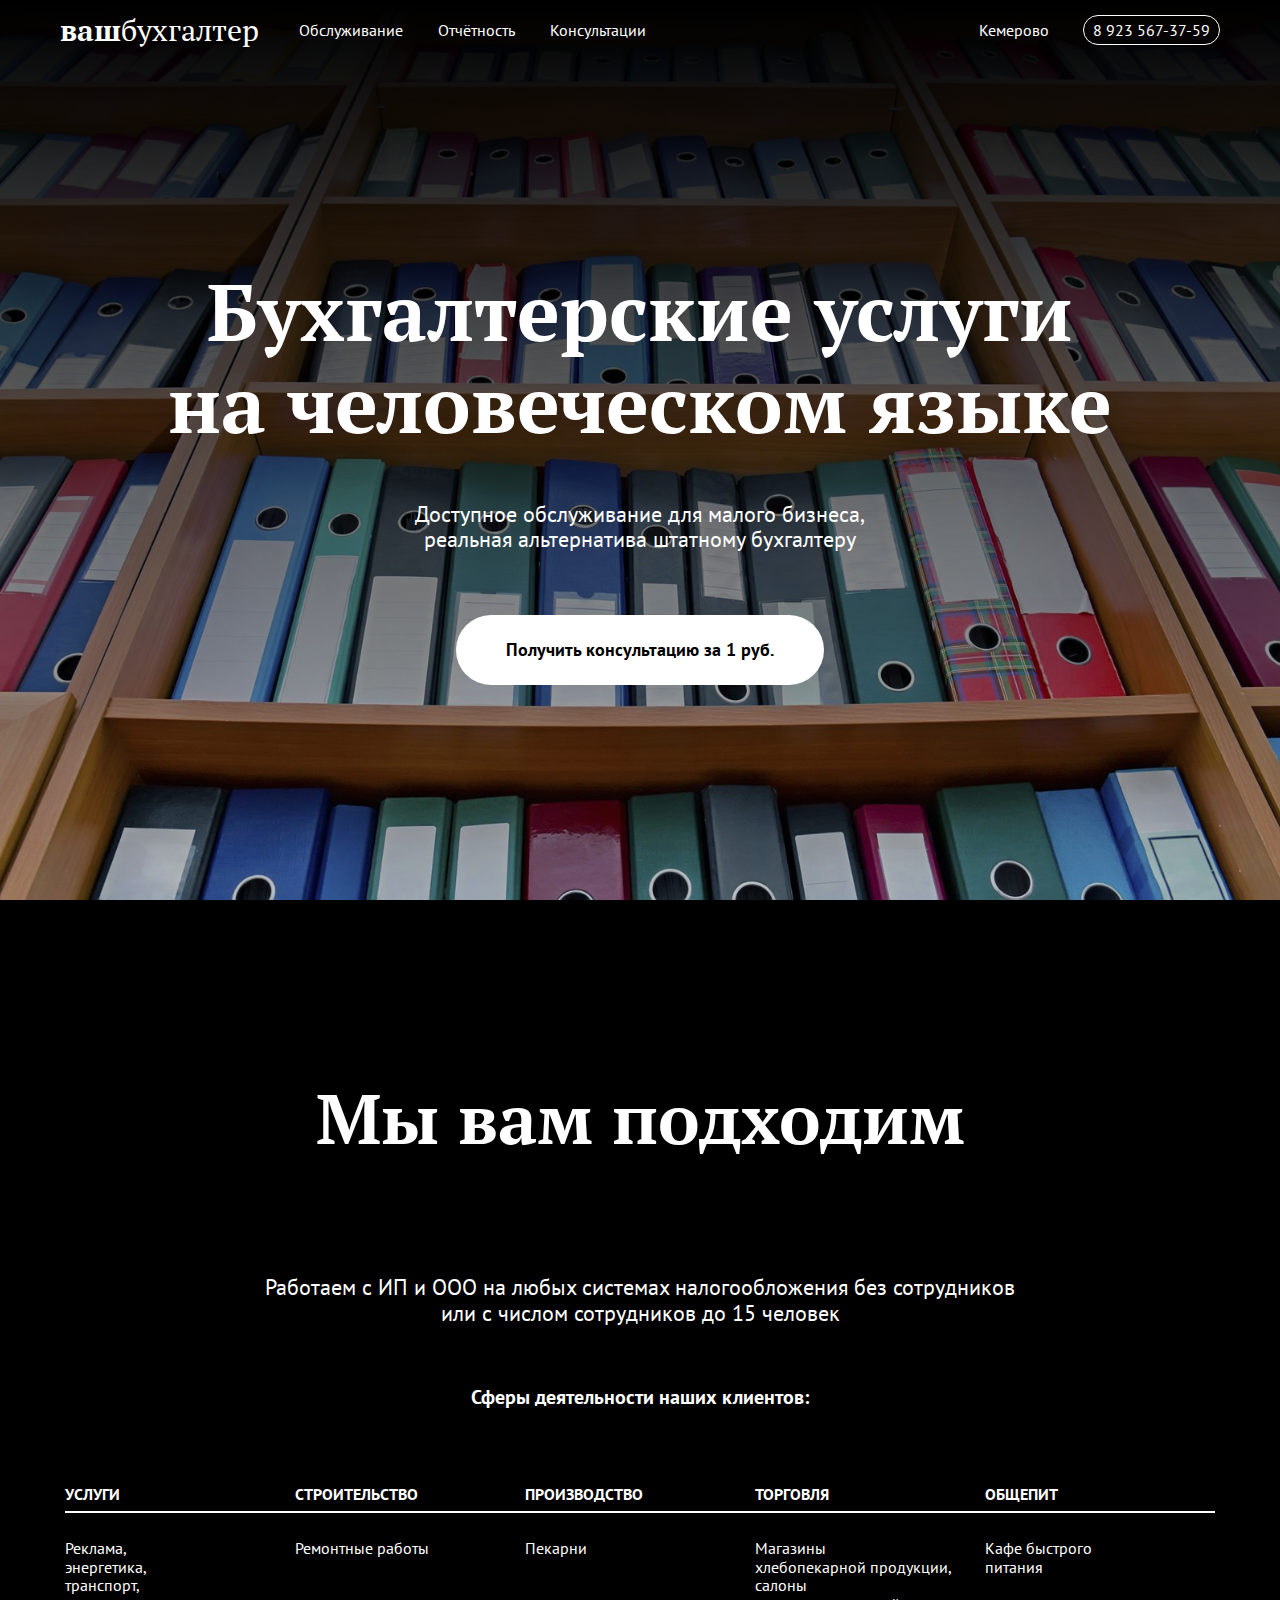
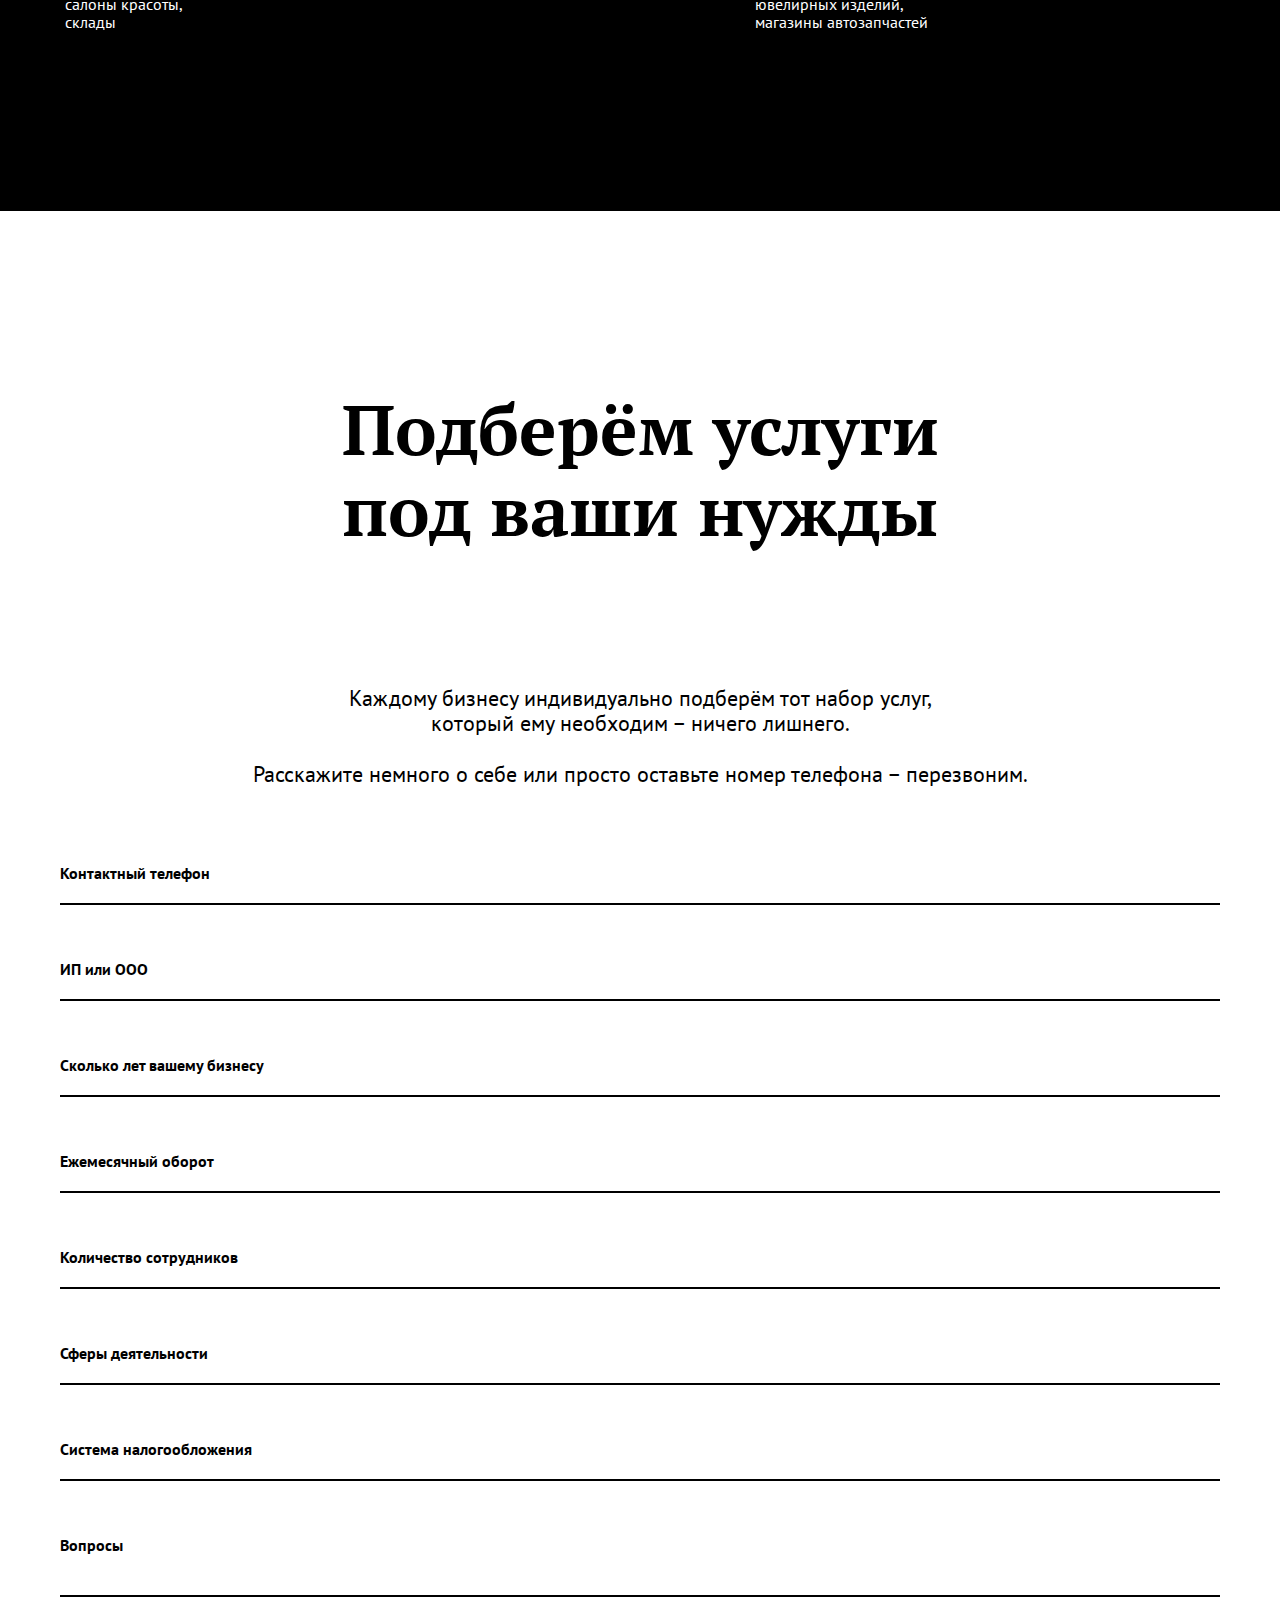
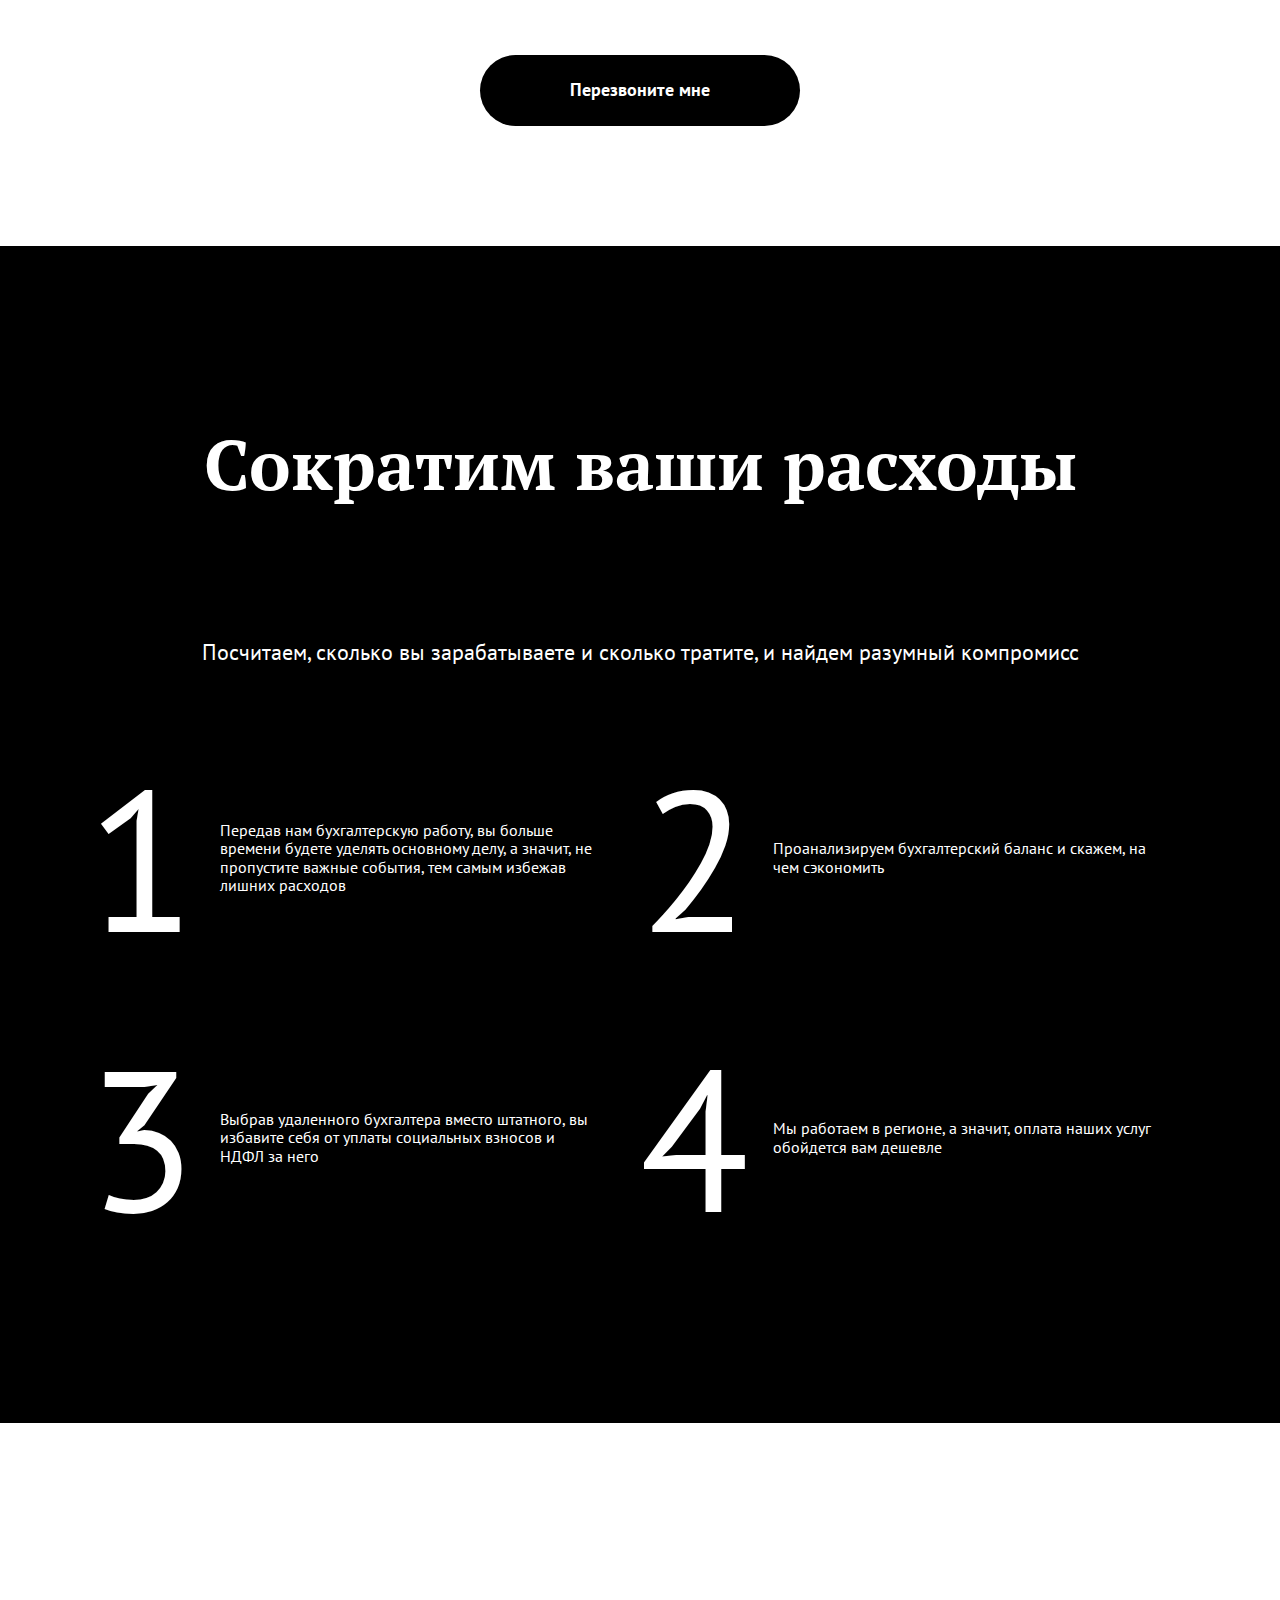
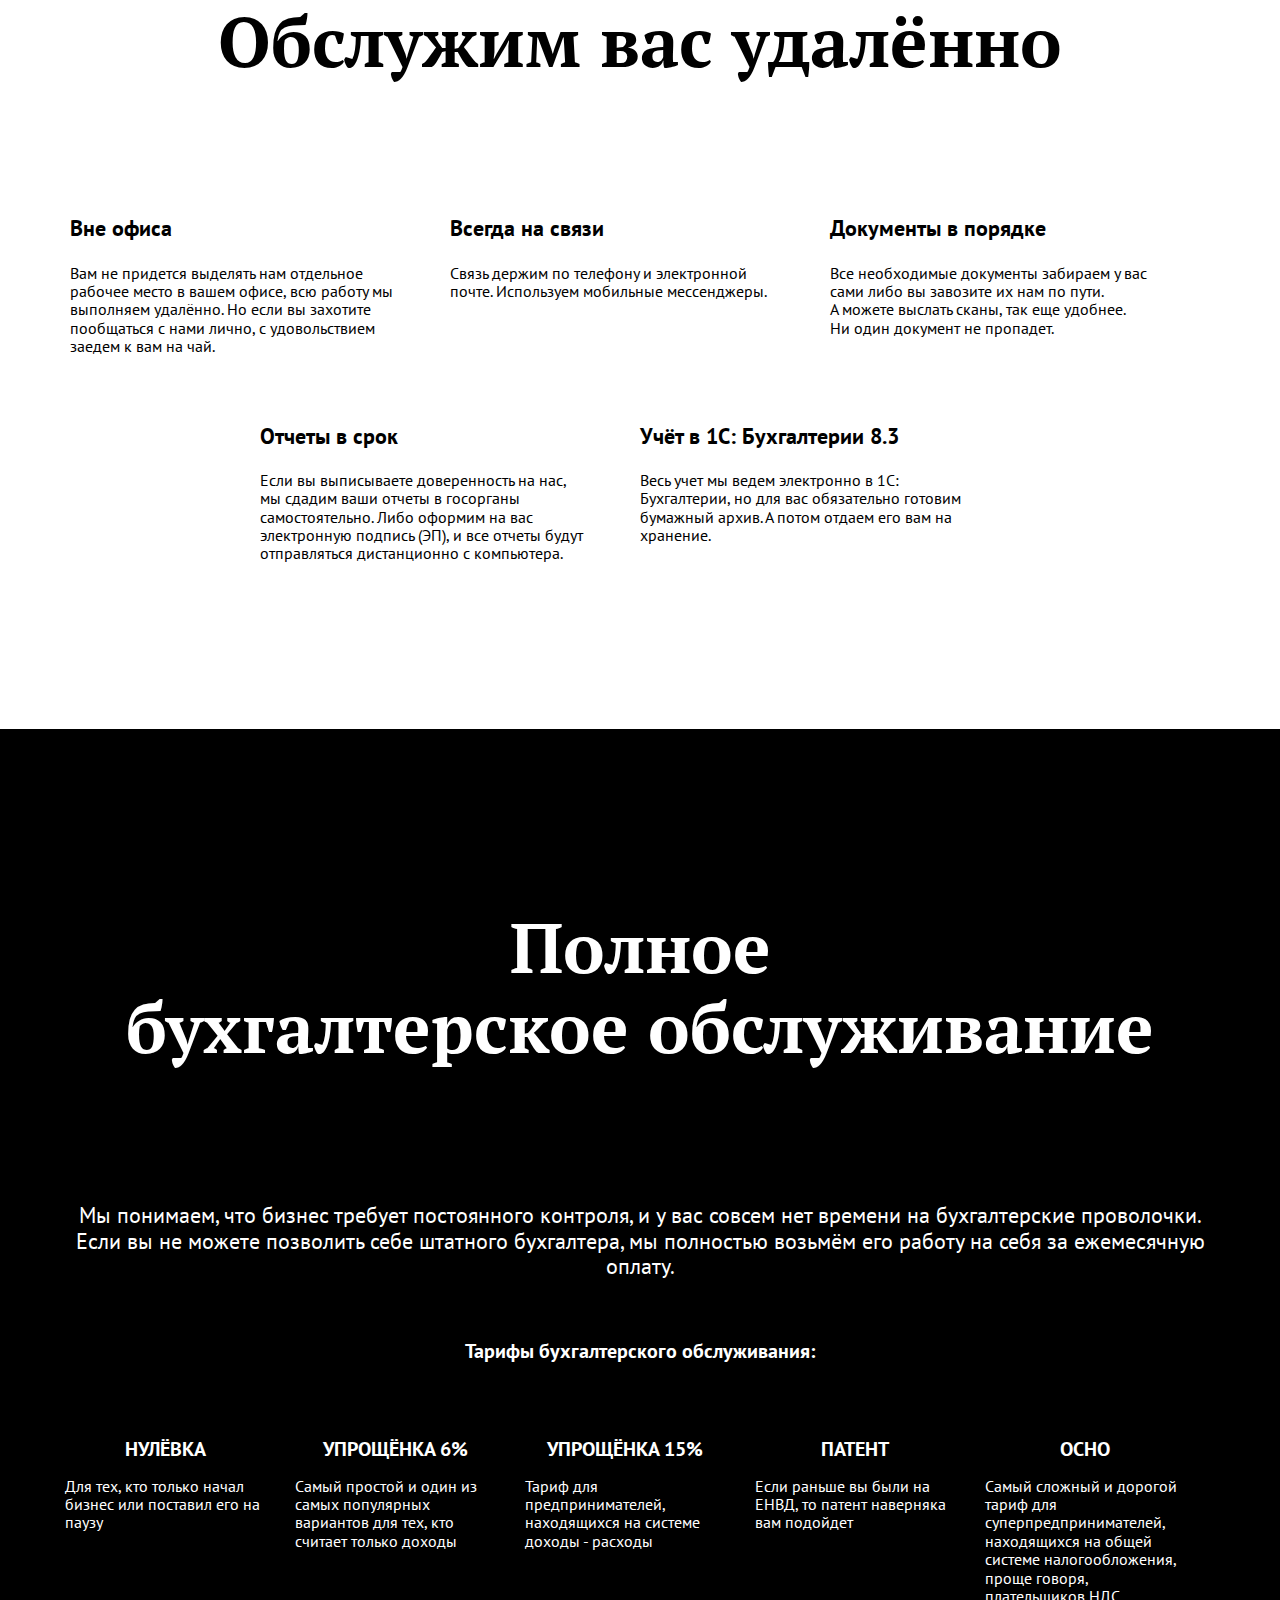
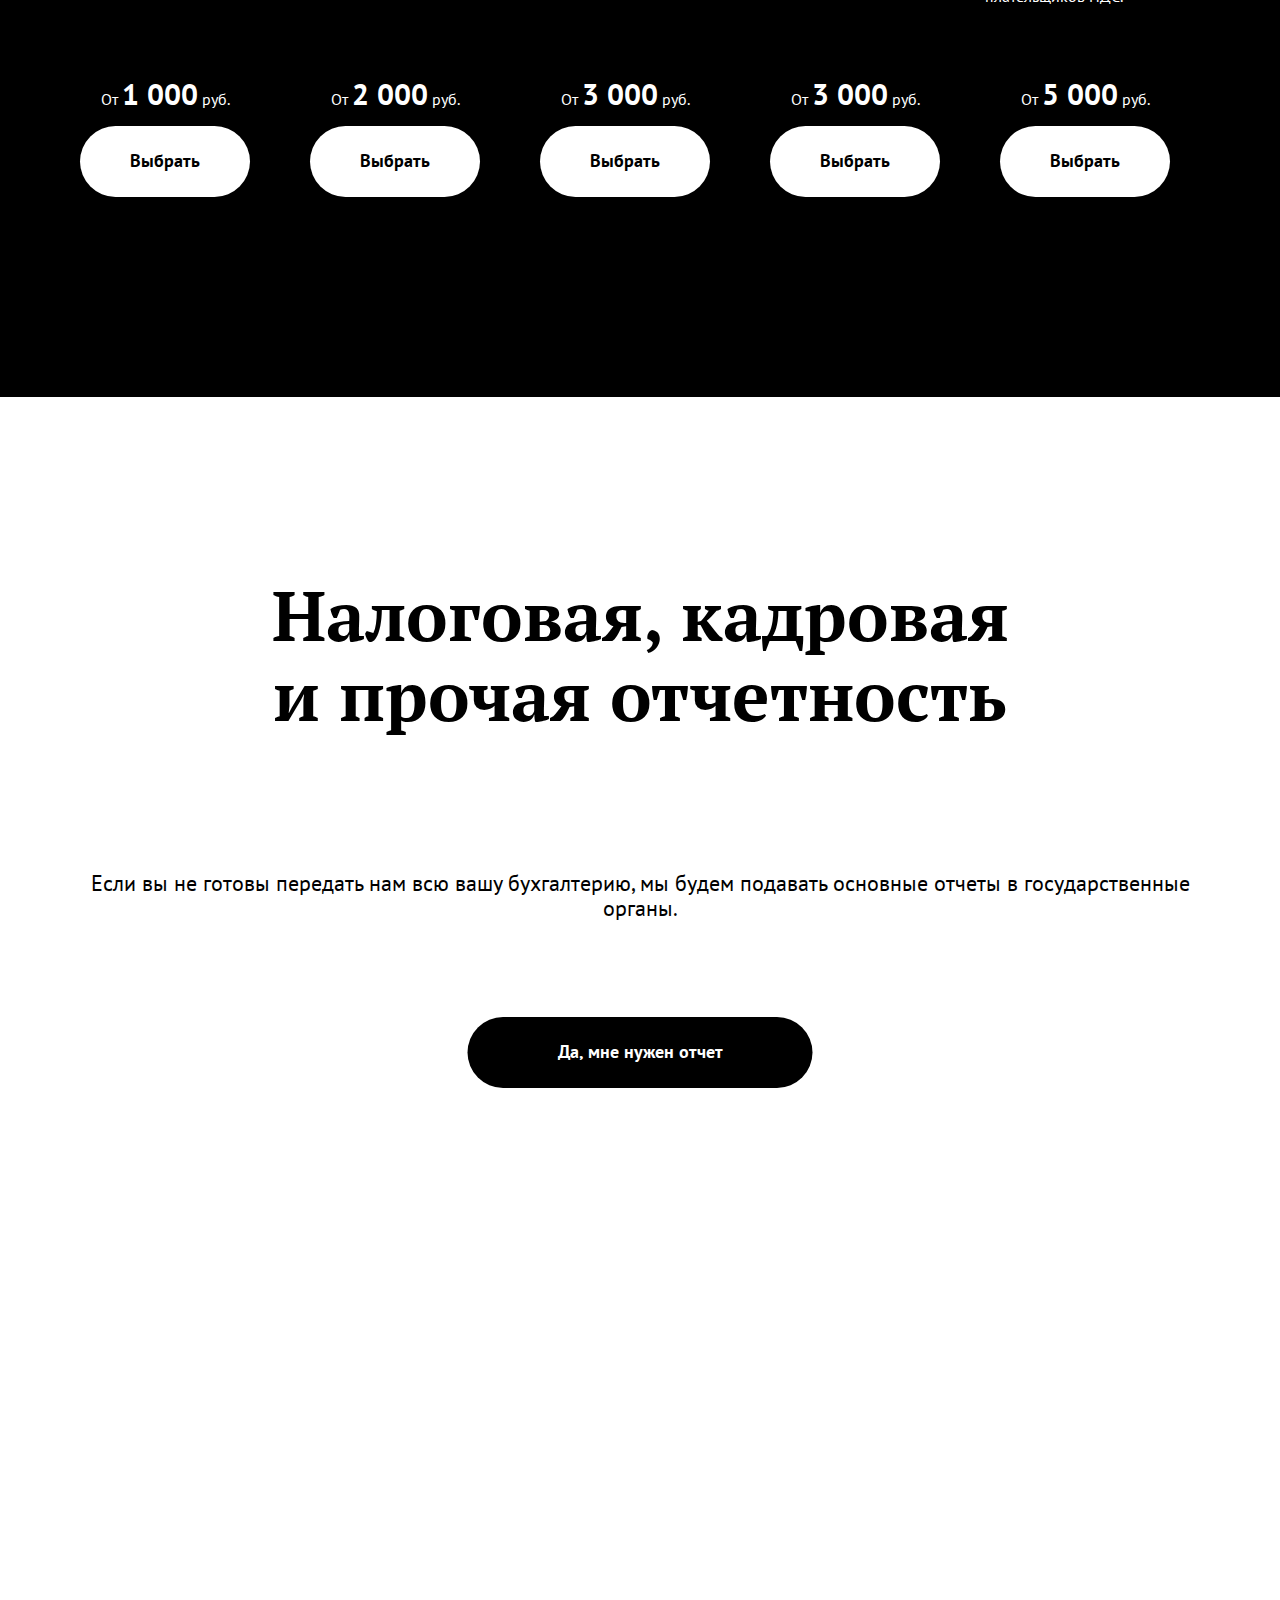
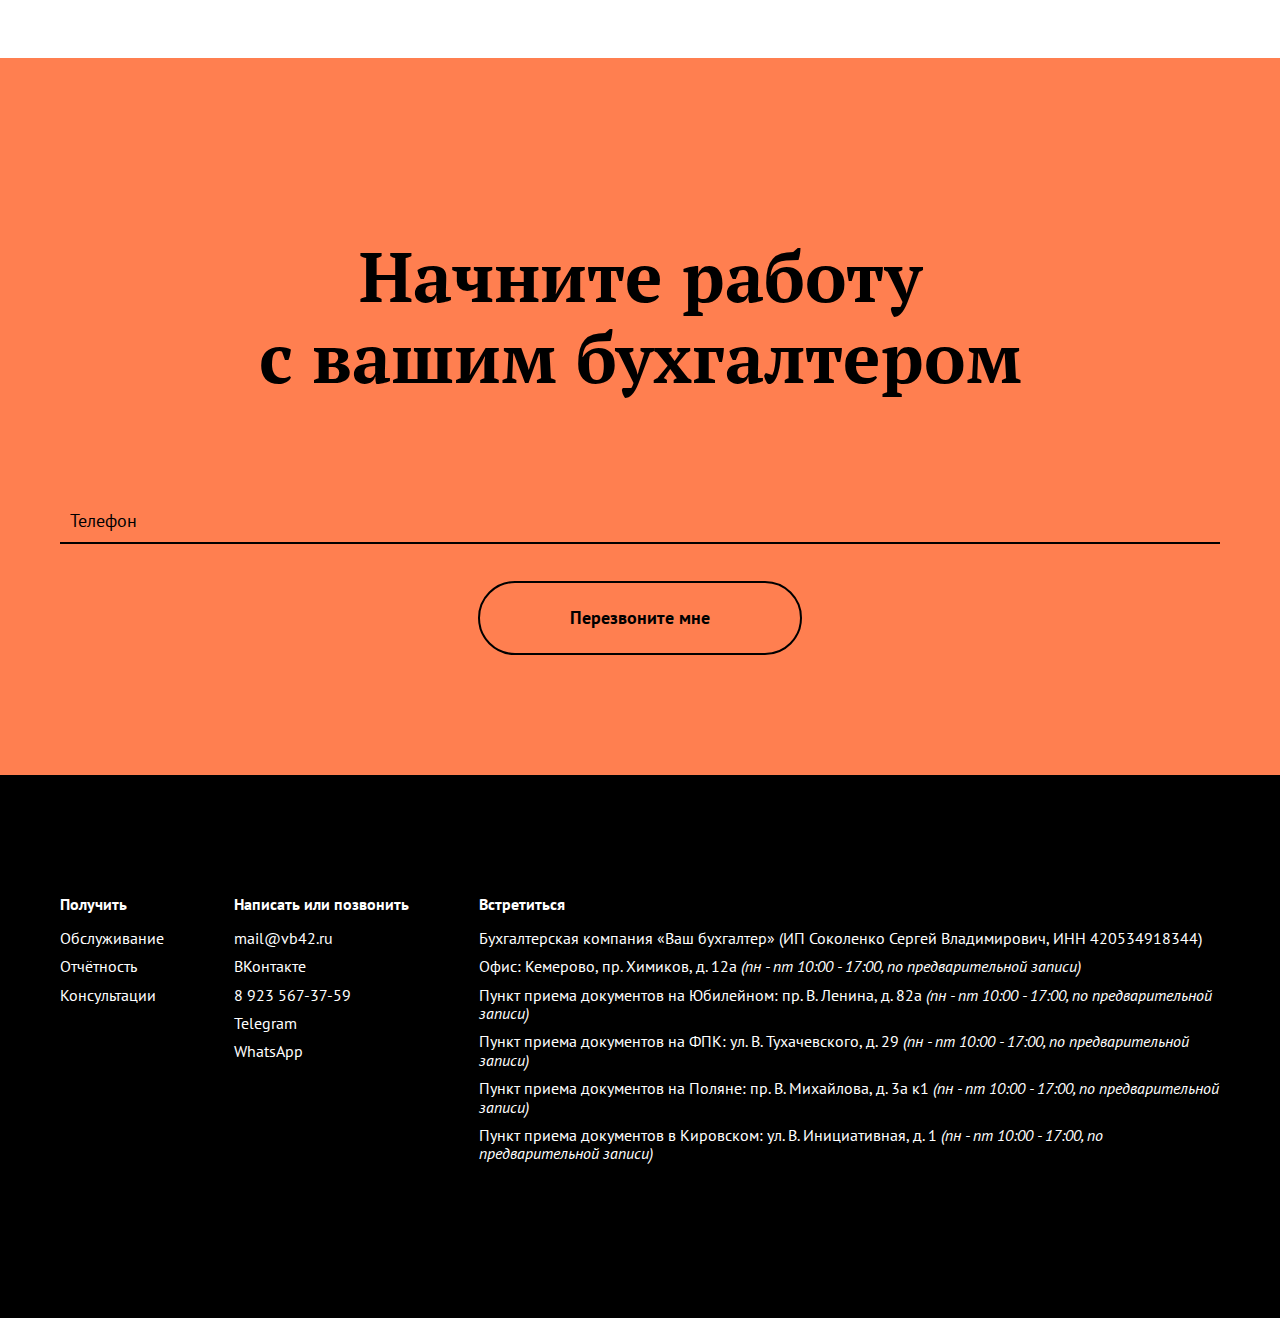
==== commit a865e707: "Update index.html" ====
--- a/index.html
+++ b/index.html
@@ -520,19 +520,19 @@
                                 <dd style="margin-left: 0px;margin-bottom: 10px;"><span class="category">Бухгалтерская&nbsp;компания</span> «<span class="fn org"><a class="url" href="https://vb42.ru">Ваш&nbsp;бухгалтер</a></span>» (ИП&nbsp;Соколенко Сергей Владимирович, ИНН&nbsp;420534918344) 
                                 </dd>
                              
-                             <dd style="margin-left: 0px;margin-bottom: 10px;"><span class="adr">Офис: <span class="locality">г. Кемерово</span>, <span class="street-address">пр.&nbsp;Химиков, д.&nbsp;12а</span></span></a> <i>(<span class="workhours">пн&nbsp;-&nbsp;пт 10:00&nbsp;-&nbsp;17:00</span>, по предварительной записи)</i>
+                             <dd style="margin-left: 0px;margin-bottom: 10px;"><span class="adr">Офис: <span class="locality">Кемерово</span>, <span class="street-address">пр.&nbsp;Химиков, д.&nbsp;12а</span></span></a> <i>(<span class="workhours">пн&nbsp;-&nbsp;пт 10:00&nbsp;-&nbsp;17:00</span>, по предварительной записи)</i>
                                 </dd>
                      
-                     <dd style="margin-left: 0px;margin-bottom: 10px;"><span class="adr">Пункт приема документов на Юбилейном: <span class="locality">г. Кемерово</span>, <span class="street-address">пр.&nbsp;В.&nbsp;Ленина, д.&nbsp;82а</span></span></a> <i>(<span class="workhours">пн&nbsp;-&nbsp;пт 10:00&nbsp;-&nbsp;17:00</span>, по предварительной записи)</i>
+                     <dd style="margin-left: 0px;margin-bottom: 10px;"><span class="adr">Пункт приема документов на Юбилейном: <span class="street-address">пр.&nbsp;В.&nbsp;Ленина, д.&nbsp;82а</span></span></a> <i>(<span class="workhours">пн&nbsp;-&nbsp;пт 10:00&nbsp;-&nbsp;17:00</span>, по предварительной записи)</i>
                                 </dd>
          
-         <dd style="margin-left: 0px;margin-bottom: 10px;"><span class="adr">Пункт приема документов на ФПК: <span class="locality">г. Кемерово</span>, <span class="street-address">ул.&nbsp;В.&nbsp;Тухачевского, д.&nbsp;29</span></span></a> <i>(<span class="workhours">пн&nbsp;-&nbsp;пт 10:00&nbsp;-&nbsp;17:00</span>, по предварительной записи)</i>
+         <dd style="margin-left: 0px;margin-bottom: 10px;"><span class="adr">Пункт приема документов на ФПК: <span class="street-address">ул.&nbsp;В.&nbsp;Тухачевского, д.&nbsp;29</span></span></a> <i>(<span class="workhours">пн&nbsp;-&nbsp;пт 10:00&nbsp;-&nbsp;17:00</span>, по предварительной записи)</i>
                                 </dd>
                      
-                     <dd style="margin-left: 0px;margin-bottom: 10px;"><span class="adr">Пункт приема документов на Поляне: <span class="locality">г. Кемерово</span>, <span class="street-address">пр.&nbsp;В.&nbsp;Михайлова, д.&nbsp;3а&nbsp;к1</span></span></a> <i>(<span class="workhours">пн&nbsp;-&nbsp;пт 10:00&nbsp;-&nbsp;17:00</span>, по предварительной записи)</i>
+                     <dd style="margin-left: 0px;margin-bottom: 10px;"><span class="adr">Пункт приема документов на Поляне: <span class="street-address">пр.&nbsp;В.&nbsp;Михайлова, д.&nbsp;3а&nbsp;к1</span></span></a> <i>(<span class="workhours">пн&nbsp;-&nbsp;пт 10:00&nbsp;-&nbsp;17:00</span>, по предварительной записи)</i>
                                 </dd>
 
-<dd style="margin-left: 0px;margin-bottom: 10px;"><span class="adr">Пункт приема документов в Кировском: <span class="locality">г. Кемерово</span>, <span class="street-address">ул.&nbsp;В.&nbsp;Инициативная, д.&nbsp;1</span></span></a> <i>(<span class="workhours">пн&nbsp;-&nbsp;пт 10:00&nbsp;-&nbsp;17:00</span>, по предварительной записи)</i>
+<dd style="margin-left: 0px;margin-bottom: 10px;"><span class="adr">Пункт приема документов в Кировском: <span class="street-address">ул.&nbsp;В.&nbsp;Инициативная, д.&nbsp;1</span></span></a> <i>(<span class="workhours">пн&nbsp;-&nbsp;пт 10:00&nbsp;-&nbsp;17:00</span>, по предварительной записи)</i>
                                 </dd>
          
          
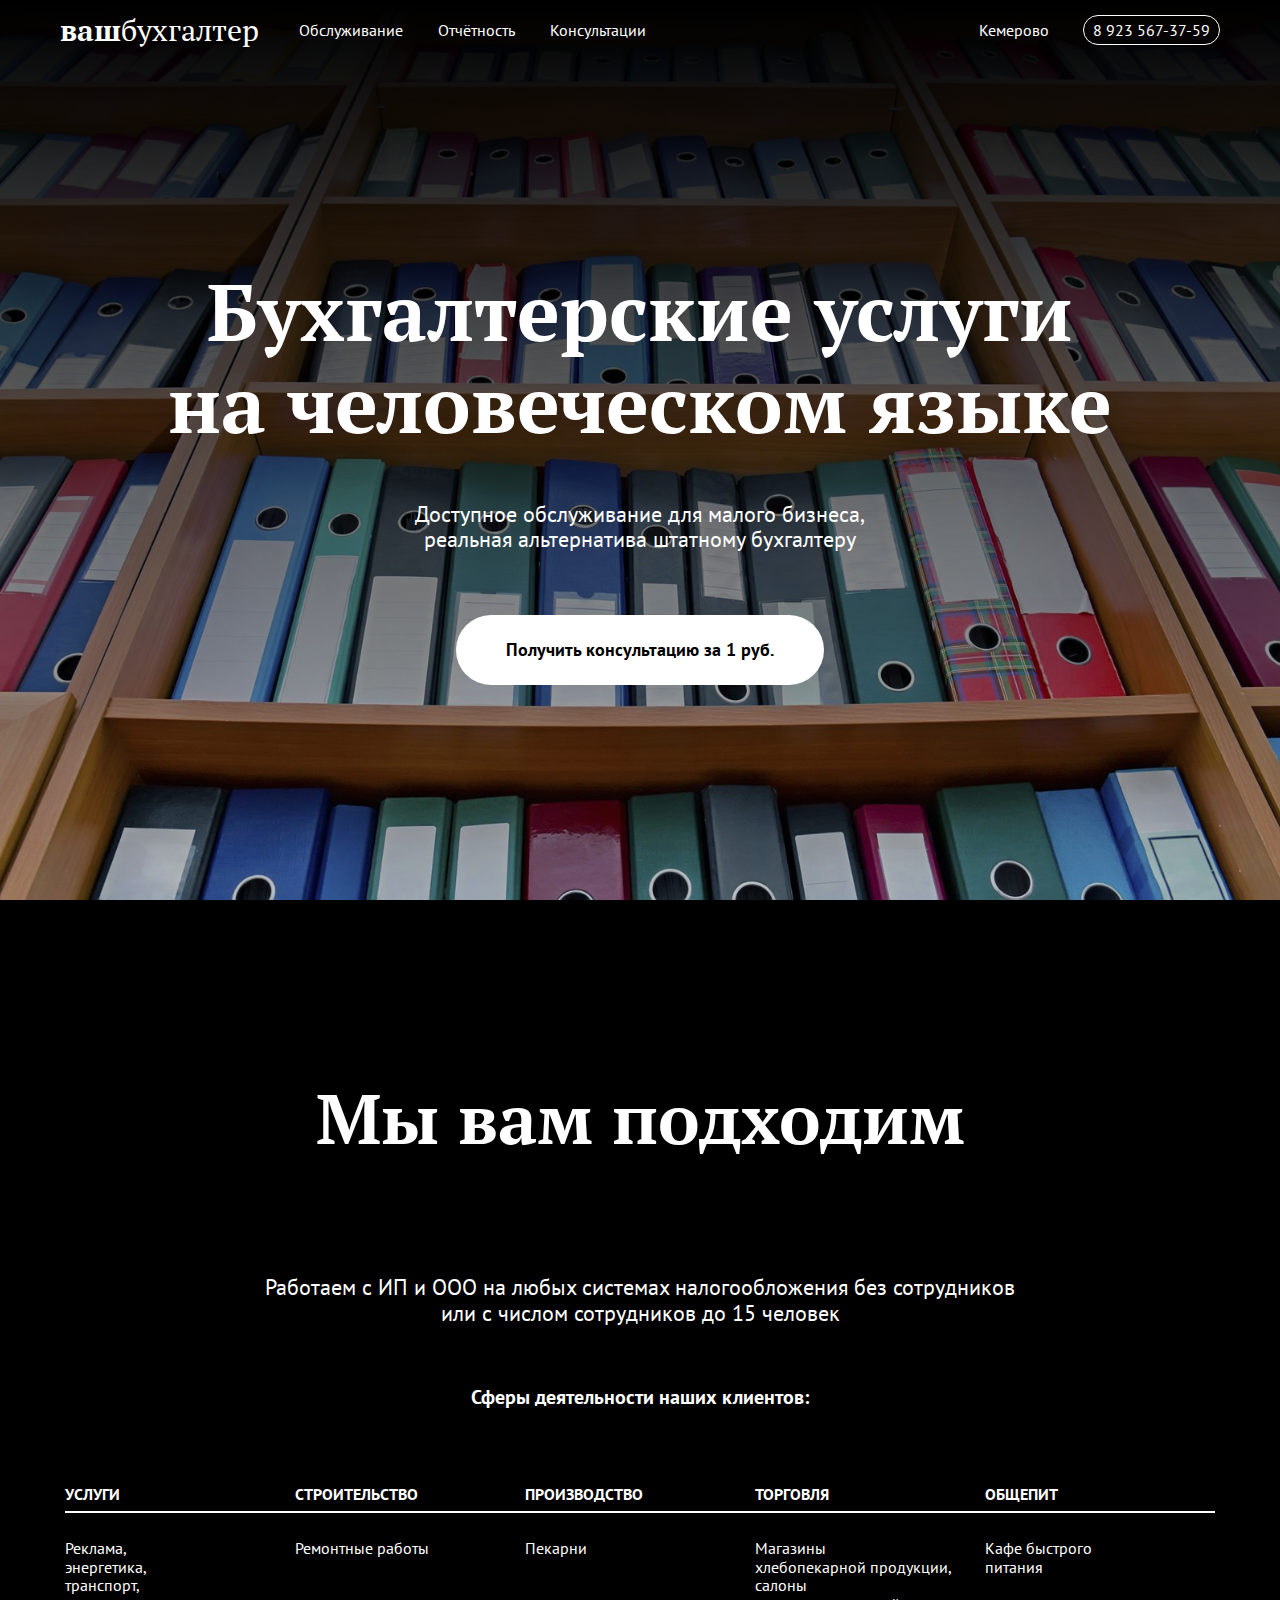
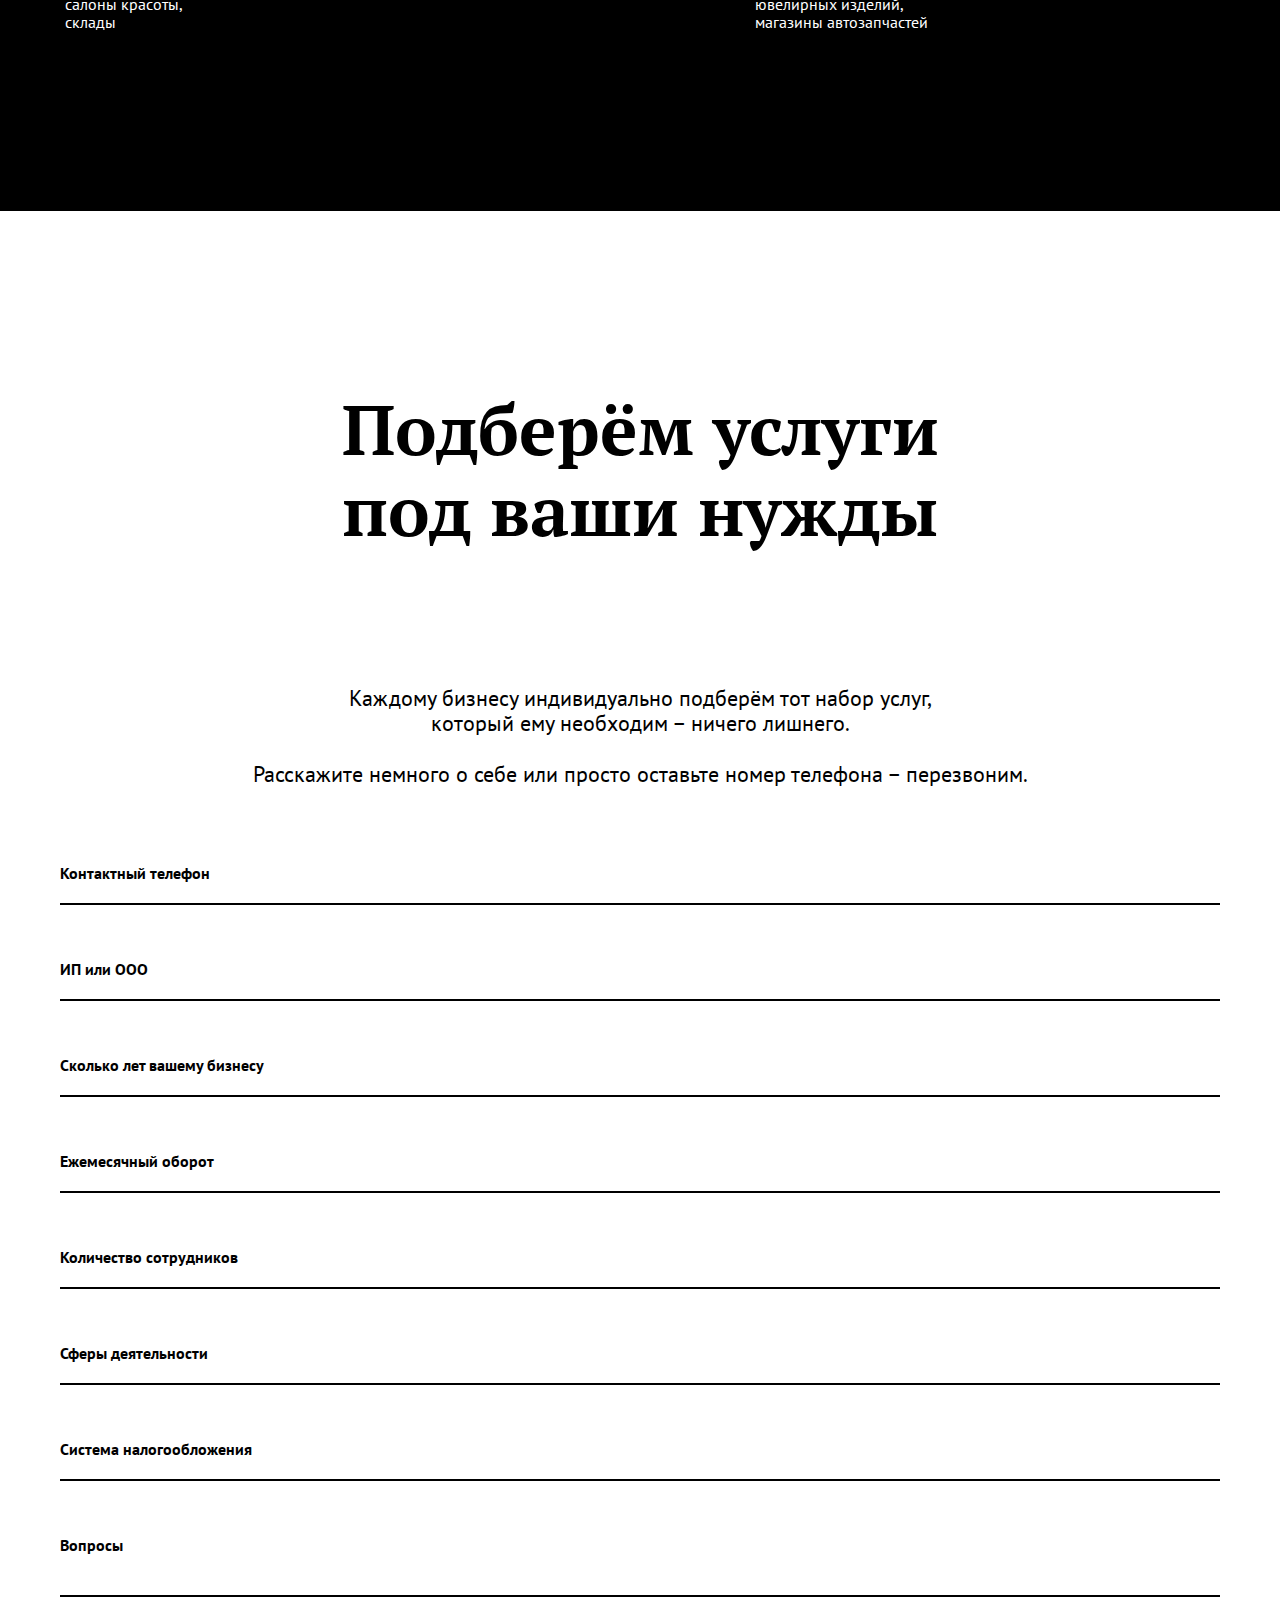
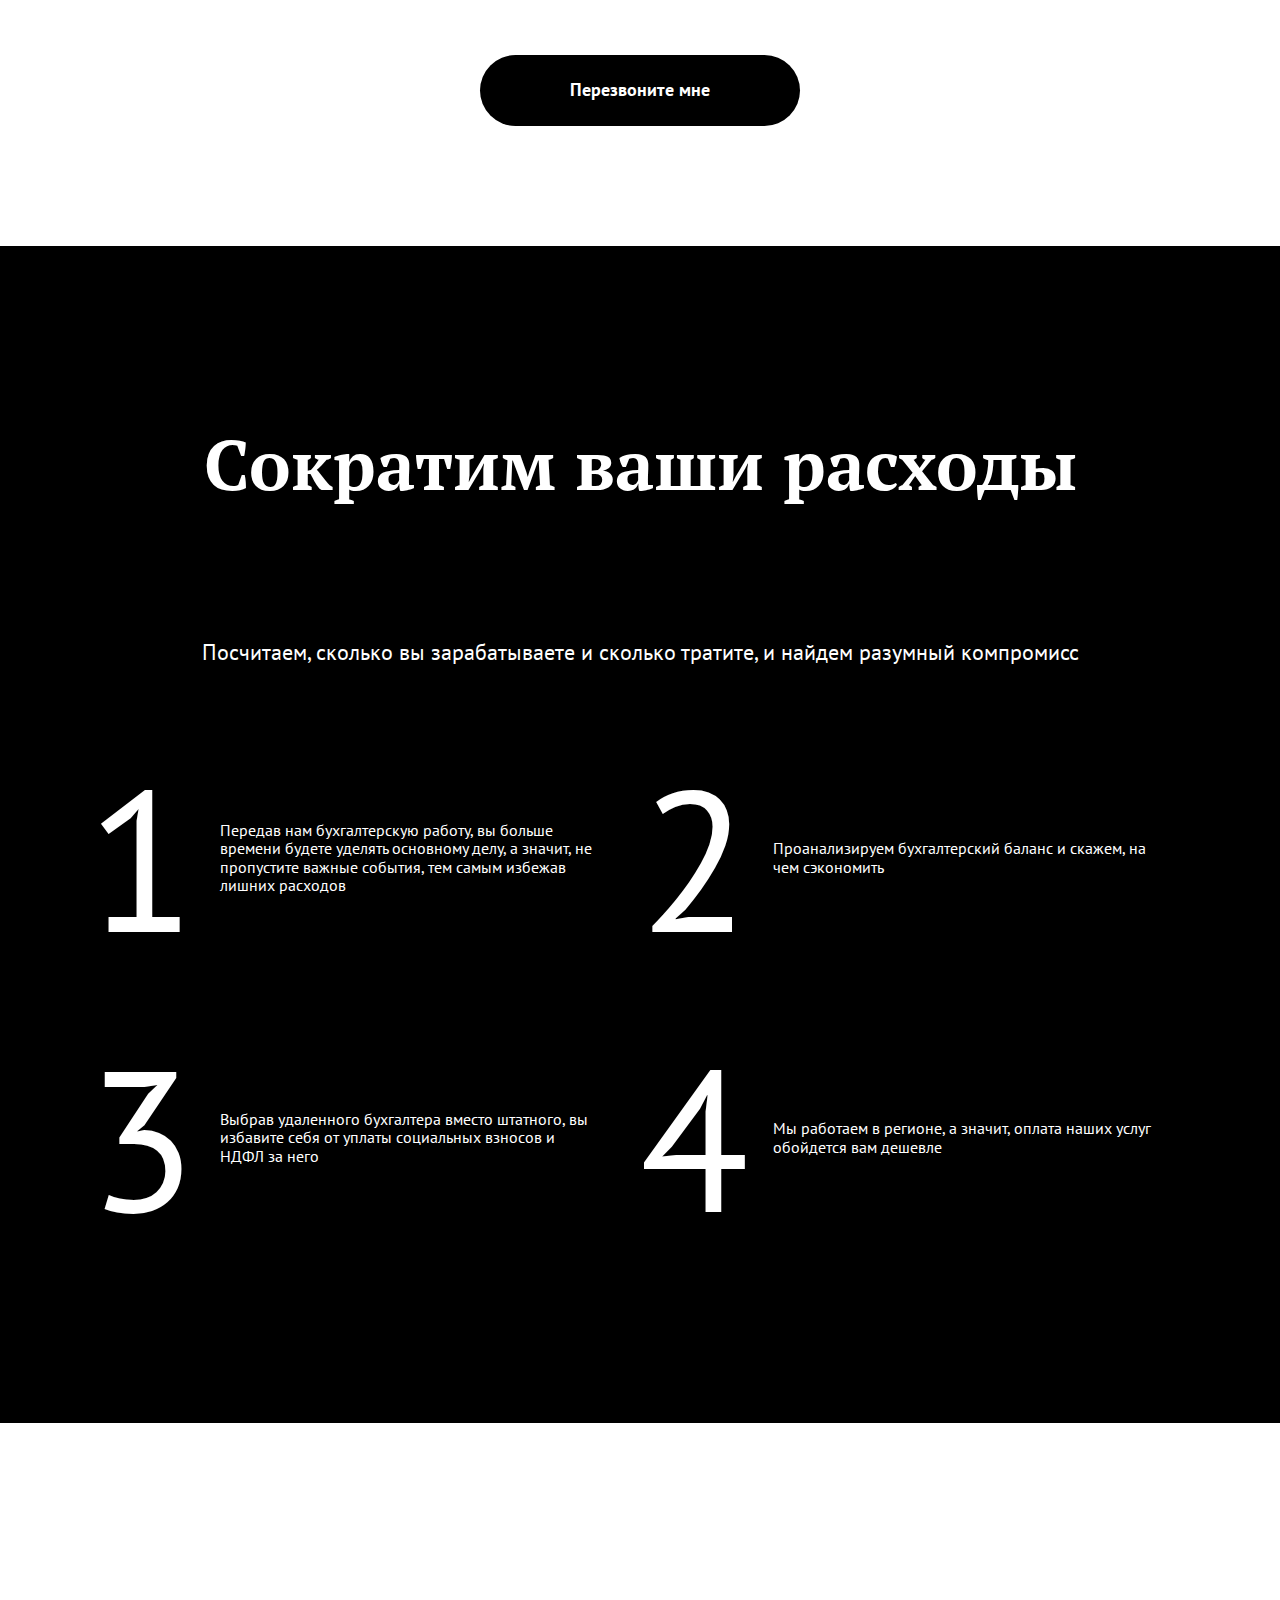
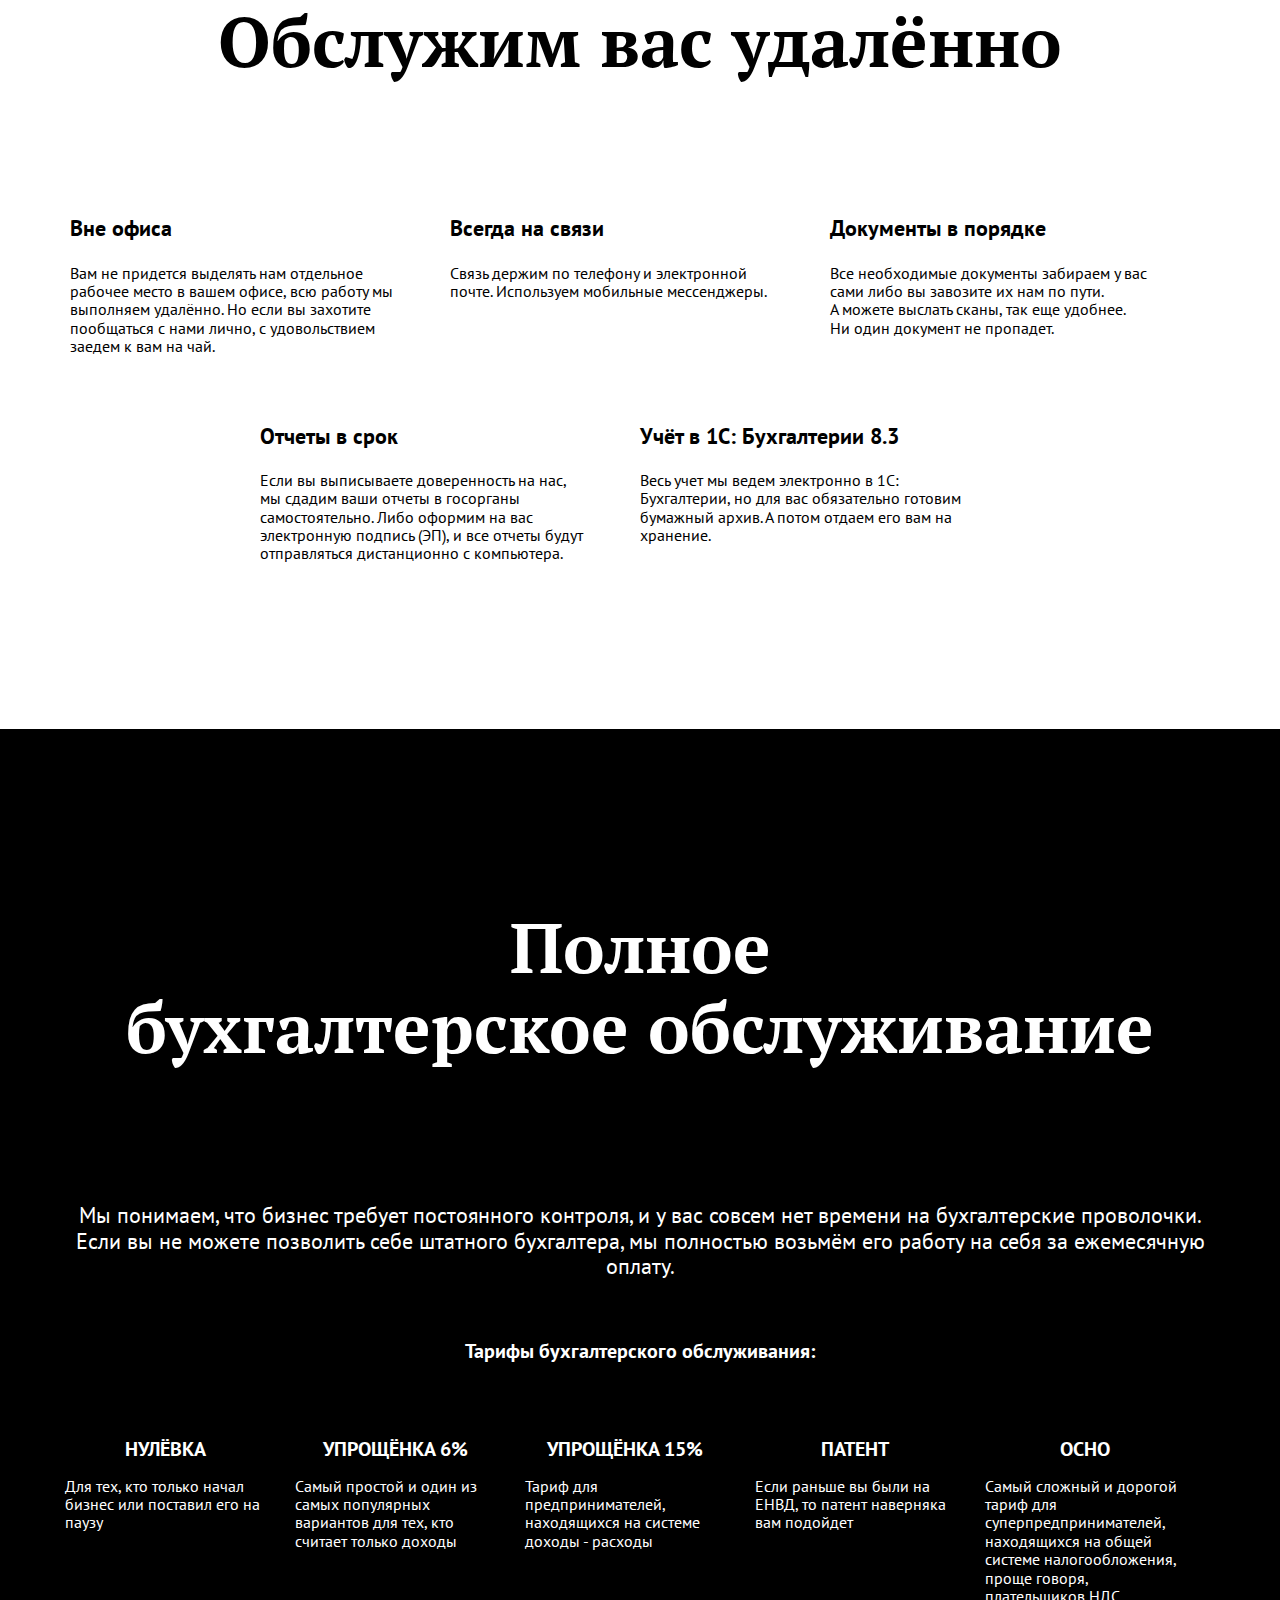
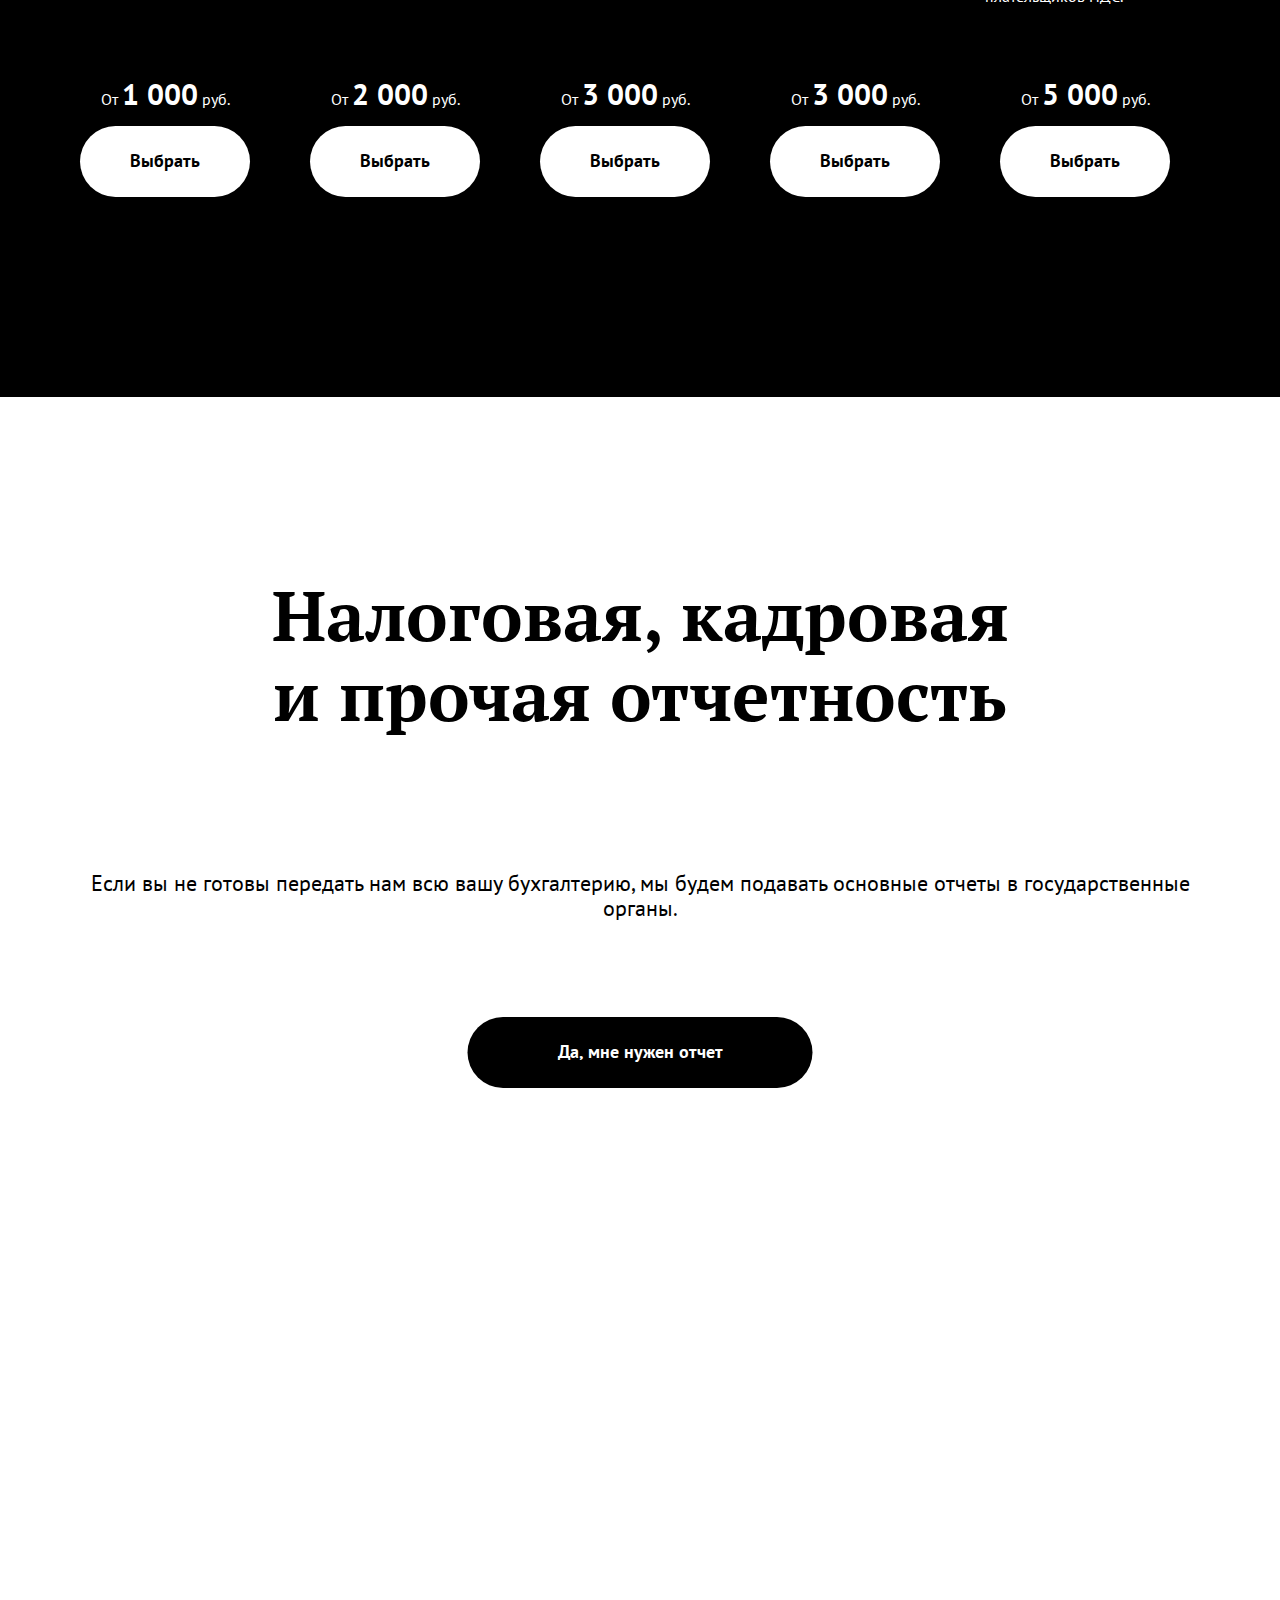
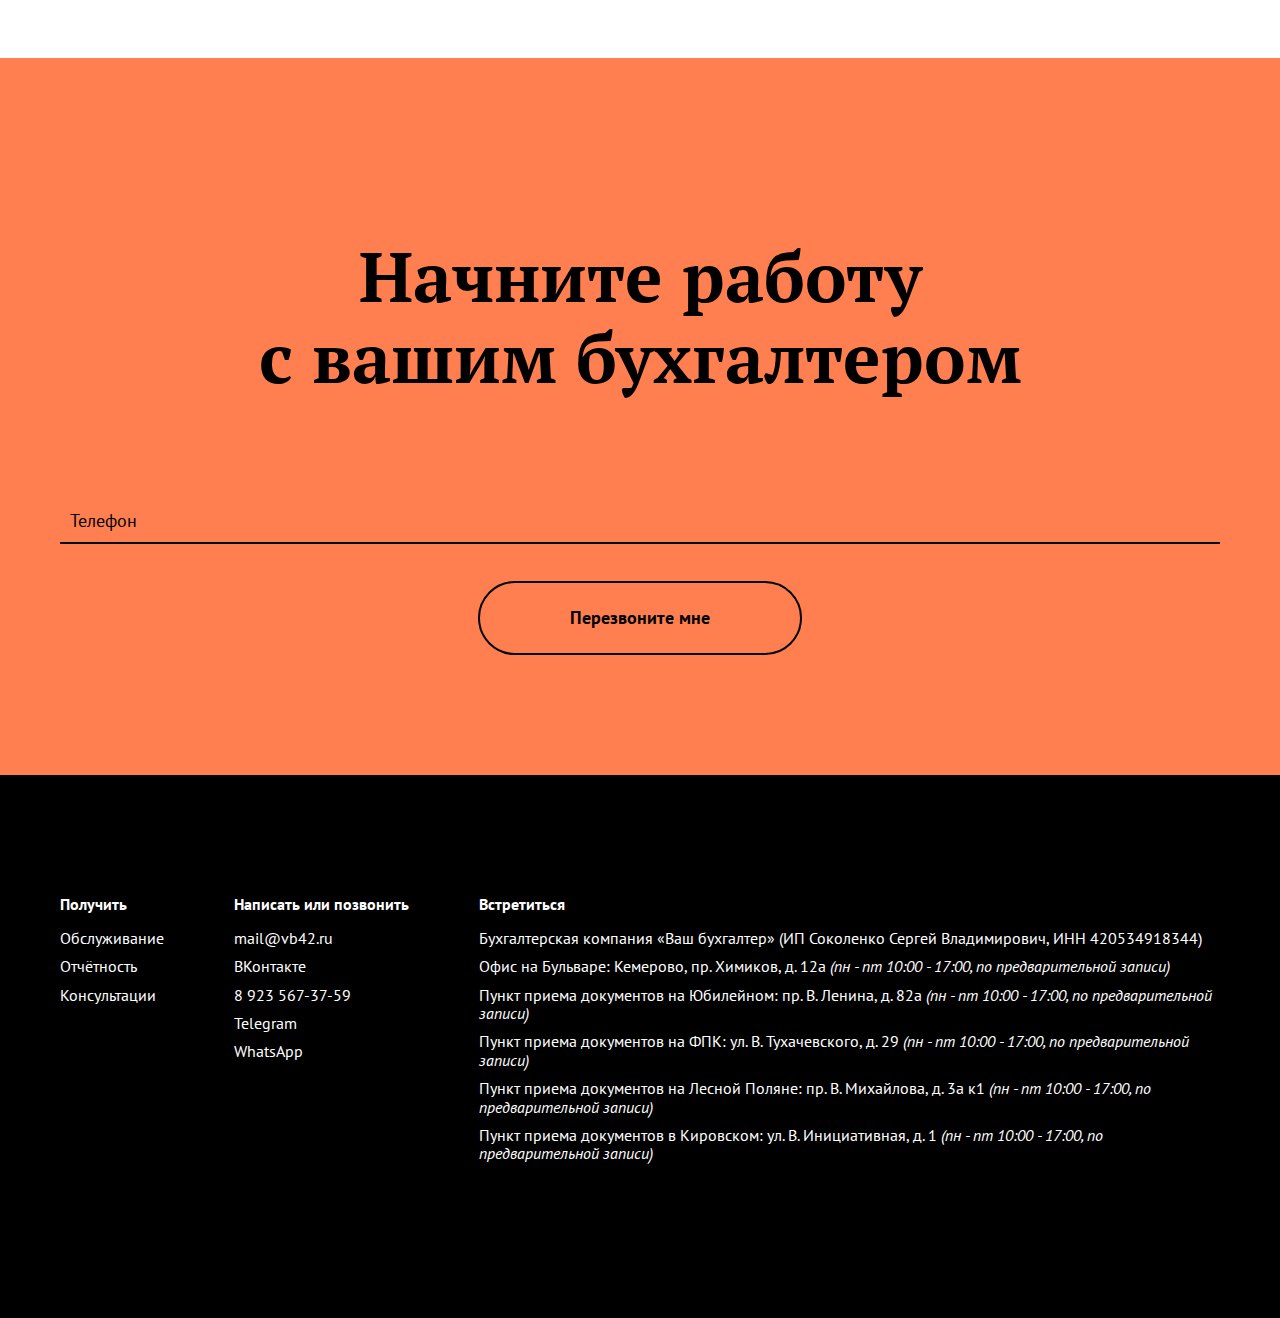
==== commit ad01491b: "Update index.html" ====
--- a/index.html
+++ b/index.html
@@ -453,7 +453,7 @@
    zoomControl: false,
    fullscreenControl: false
    });
-   DG.marker([55.428852, 86.222868]).addTo(map).bindPopup('<b>Ваш бухгалтер на Поляне</b>, пр. В. Михайлова, 3а к1, <i>предварительная запись по тел. <a href="tel:+79235673759">8 923 567-37-59</a></i>'); 
+   DG.marker([55.428852, 86.222868]).addTo(map).bindPopup('<b>Ваш бухгалтер на Лесной Поляне</b>, пр. В. Михайлова, 3а к1, <i>предварительная запись по тел. <a href="tel:+79235673759">8 923 567-37-59</a></i>'); 
         DG.marker([55.332134, 86.130665]).addTo(map).bindPopup('<b>Ваш бухгалтер на ФПК</b>, ул. Тухачевского, 29, <i>предварительная запись по тел. <a href="tel:+79235673759">8 923 567-37-59</a></i>');
         DG.marker([55.34104389877587, 86.16291761398317]).addTo(map).bindPopup('<b>Ваш бухгалтер на Бульваре</b>, пр. Химиков, 12а, <i>предварительная запись по тел. <a href="tel:+79235673759">8 923 567-37-59</a></i>');
         DG.marker([55.345793, 86.121929]).addTo(map).bindPopup('<b>Ваш бухгалтер на Юбилейном</b>, пр. Ленина, 82а, <i>предварительная запись по тел. <a href="tel:+79235673759">8 923 567-37-59</a></i>');
@@ -520,7 +520,7 @@
                                 <dd style="margin-left: 0px;margin-bottom: 10px;"><span class="category">Бухгалтерская&nbsp;компания</span> «<span class="fn org"><a class="url" href="https://vb42.ru">Ваш&nbsp;бухгалтер</a></span>» (ИП&nbsp;Соколенко Сергей Владимирович, ИНН&nbsp;420534918344) 
                                 </dd>
                              
-                             <dd style="margin-left: 0px;margin-bottom: 10px;"><span class="adr">Офис: <span class="locality">Кемерово</span>, <span class="street-address">пр.&nbsp;Химиков, д.&nbsp;12а</span></span></a> <i>(<span class="workhours">пн&nbsp;-&nbsp;пт 10:00&nbsp;-&nbsp;17:00</span>, по предварительной записи)</i>
+                             <dd style="margin-left: 0px;margin-bottom: 10px;"><span class="adr">Офис на Бульваре: <span class="locality">Кемерово</span>, <span class="street-address">пр.&nbsp;Химиков, д.&nbsp;12а</span></span></a> <i>(<span class="workhours">пн&nbsp;-&nbsp;пт 10:00&nbsp;-&nbsp;17:00</span>, по предварительной записи)</i>
                                 </dd>
                      
                      <dd style="margin-left: 0px;margin-bottom: 10px;"><span class="adr">Пункт приема документов на Юбилейном: <span class="street-address">пр.&nbsp;В.&nbsp;Ленина, д.&nbsp;82а</span></span></a> <i>(<span class="workhours">пн&nbsp;-&nbsp;пт 10:00&nbsp;-&nbsp;17:00</span>, по предварительной записи)</i>
@@ -529,7 +529,7 @@
          <dd style="margin-left: 0px;margin-bottom: 10px;"><span class="adr">Пункт приема документов на ФПК: <span class="street-address">ул.&nbsp;В.&nbsp;Тухачевского, д.&nbsp;29</span></span></a> <i>(<span class="workhours">пн&nbsp;-&nbsp;пт 10:00&nbsp;-&nbsp;17:00</span>, по предварительной записи)</i>
                                 </dd>
                      
-                     <dd style="margin-left: 0px;margin-bottom: 10px;"><span class="adr">Пункт приема документов на Поляне: <span class="street-address">пр.&nbsp;В.&nbsp;Михайлова, д.&nbsp;3а&nbsp;к1</span></span></a> <i>(<span class="workhours">пн&nbsp;-&nbsp;пт 10:00&nbsp;-&nbsp;17:00</span>, по предварительной записи)</i>
+                     <dd style="margin-left: 0px;margin-bottom: 10px;"><span class="adr">Пункт приема документов на Лесной Поляне: <span class="street-address">пр.&nbsp;В.&nbsp;Михайлова, д.&nbsp;3а&nbsp;к1</span></span></a> <i>(<span class="workhours">пн&nbsp;-&nbsp;пт 10:00&nbsp;-&nbsp;17:00</span>, по предварительной записи)</i>
                                 </dd>
 
 <dd style="margin-left: 0px;margin-bottom: 10px;"><span class="adr">Пункт приема документов в Кировском: <span class="street-address">ул.&nbsp;В.&nbsp;Инициативная, д.&nbsp;1</span></span></a> <i>(<span class="workhours">пн&nbsp;-&nbsp;пт 10:00&nbsp;-&nbsp;17:00</span>, по предварительной записи)</i>
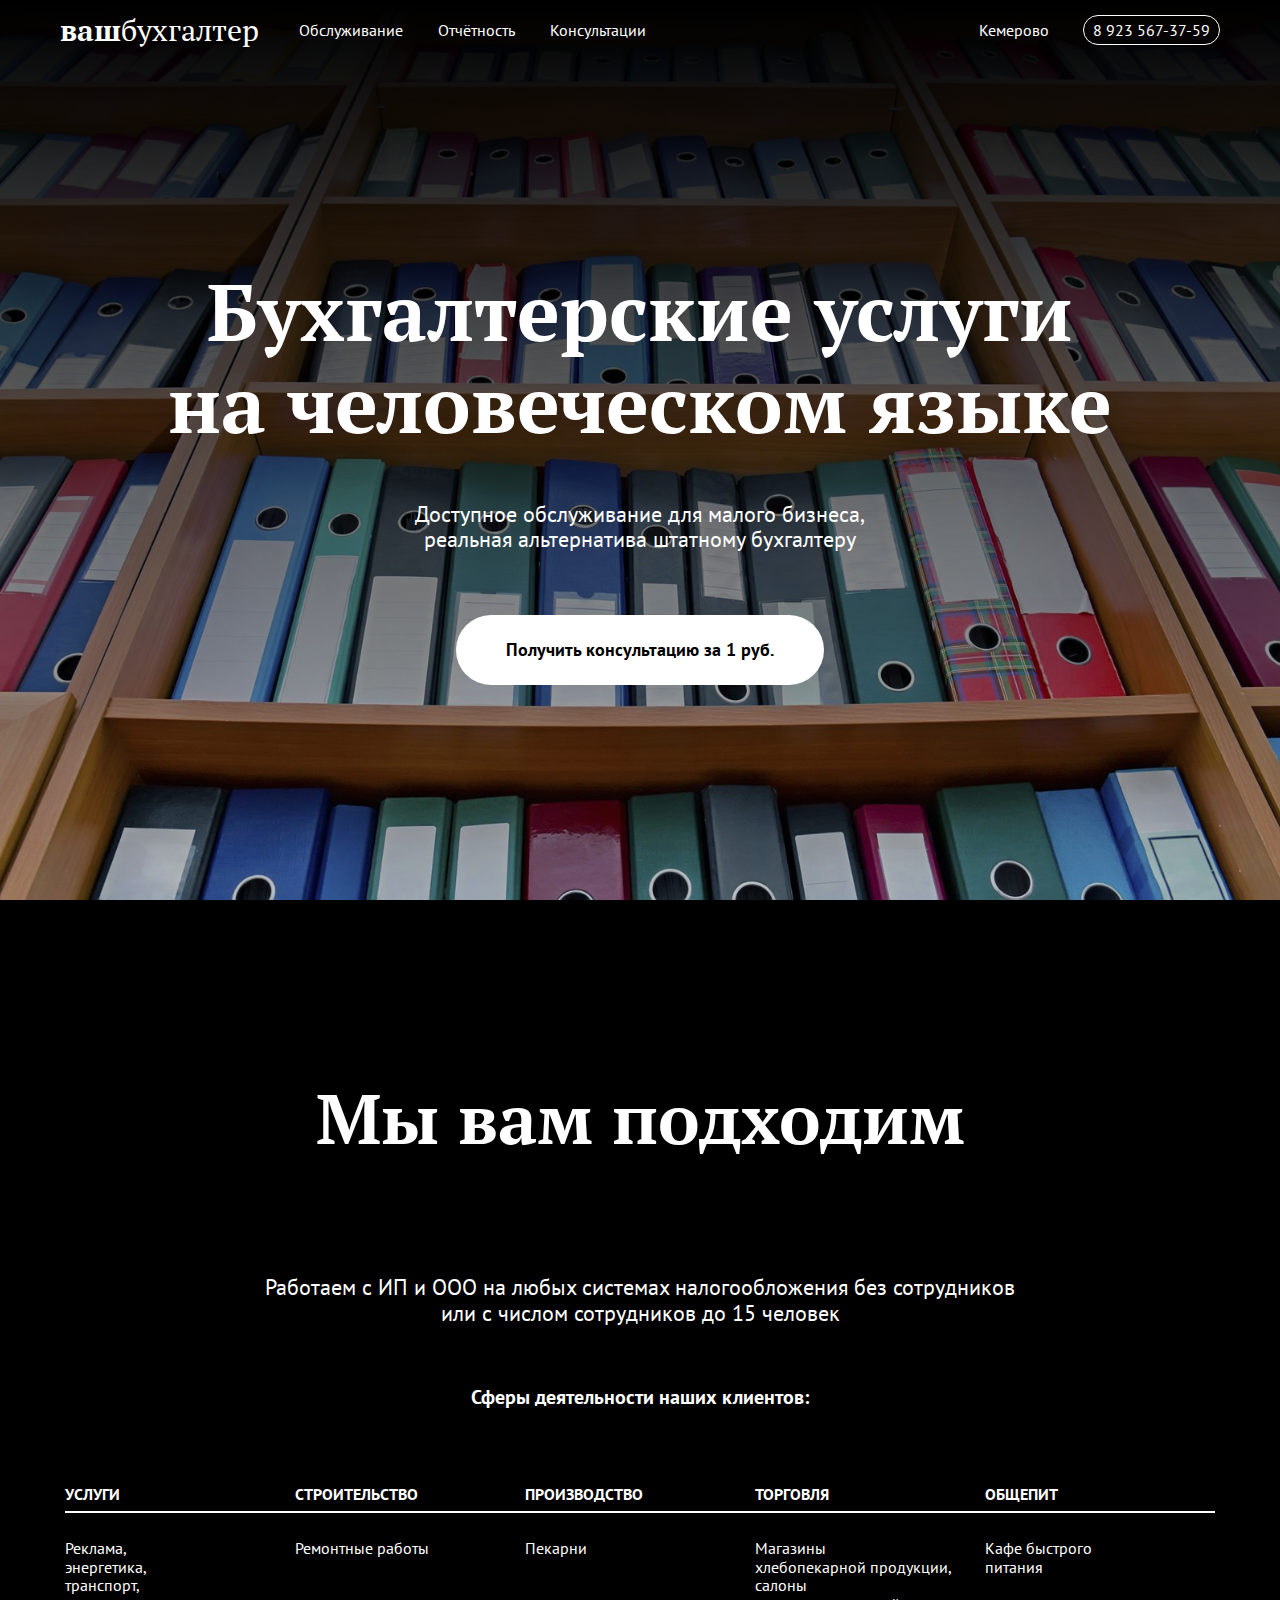
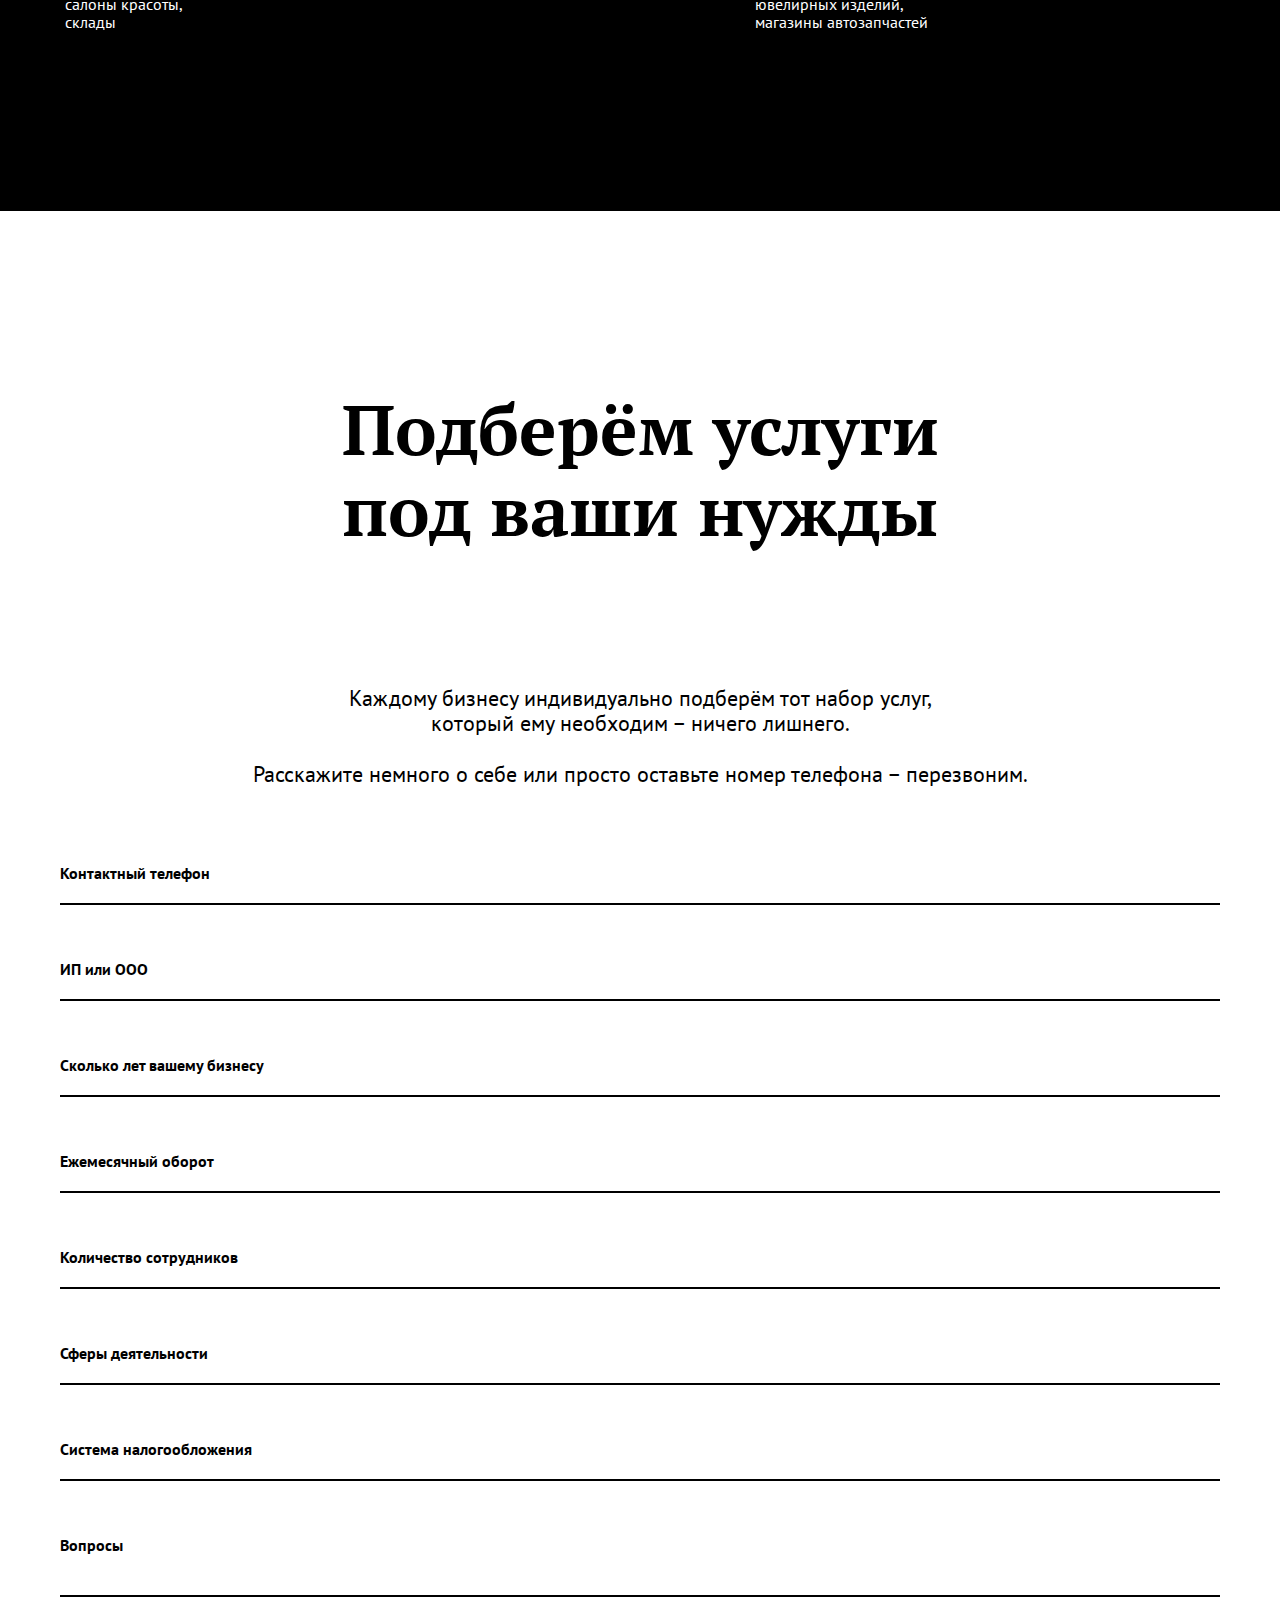
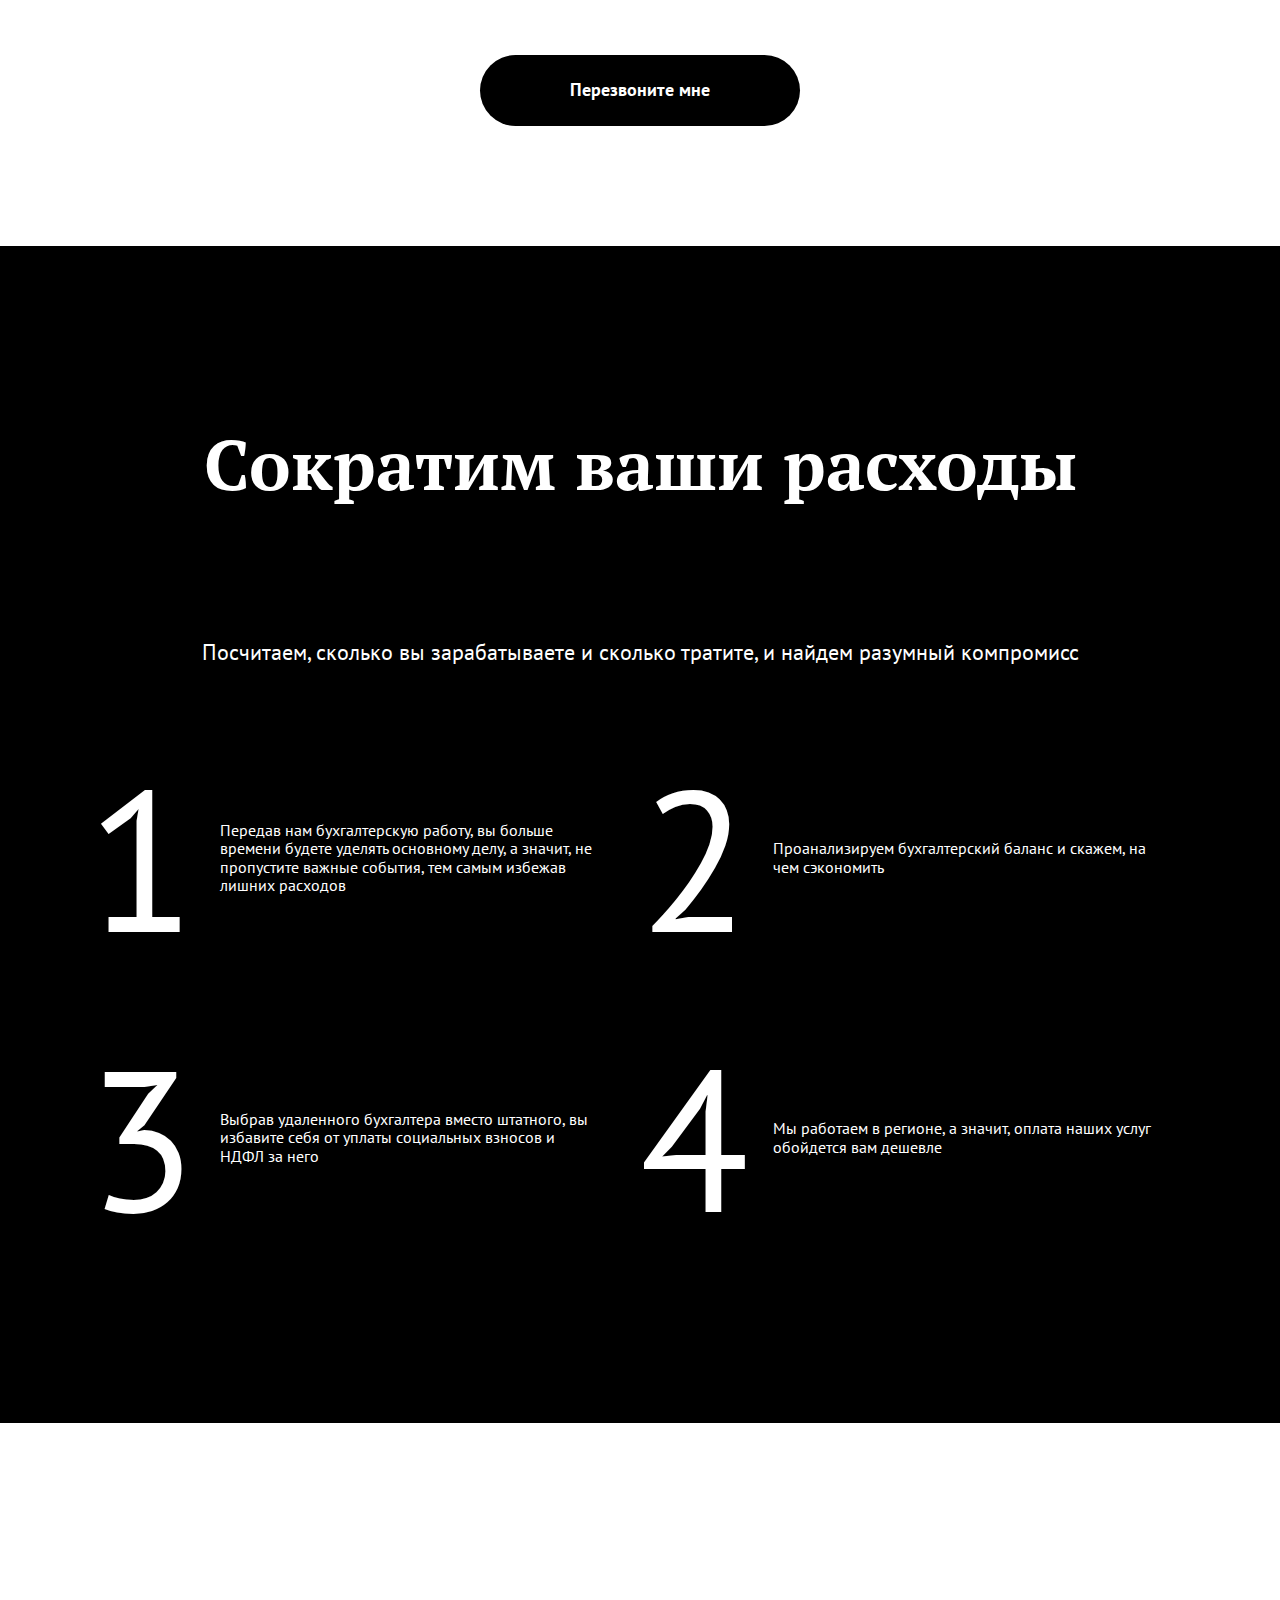
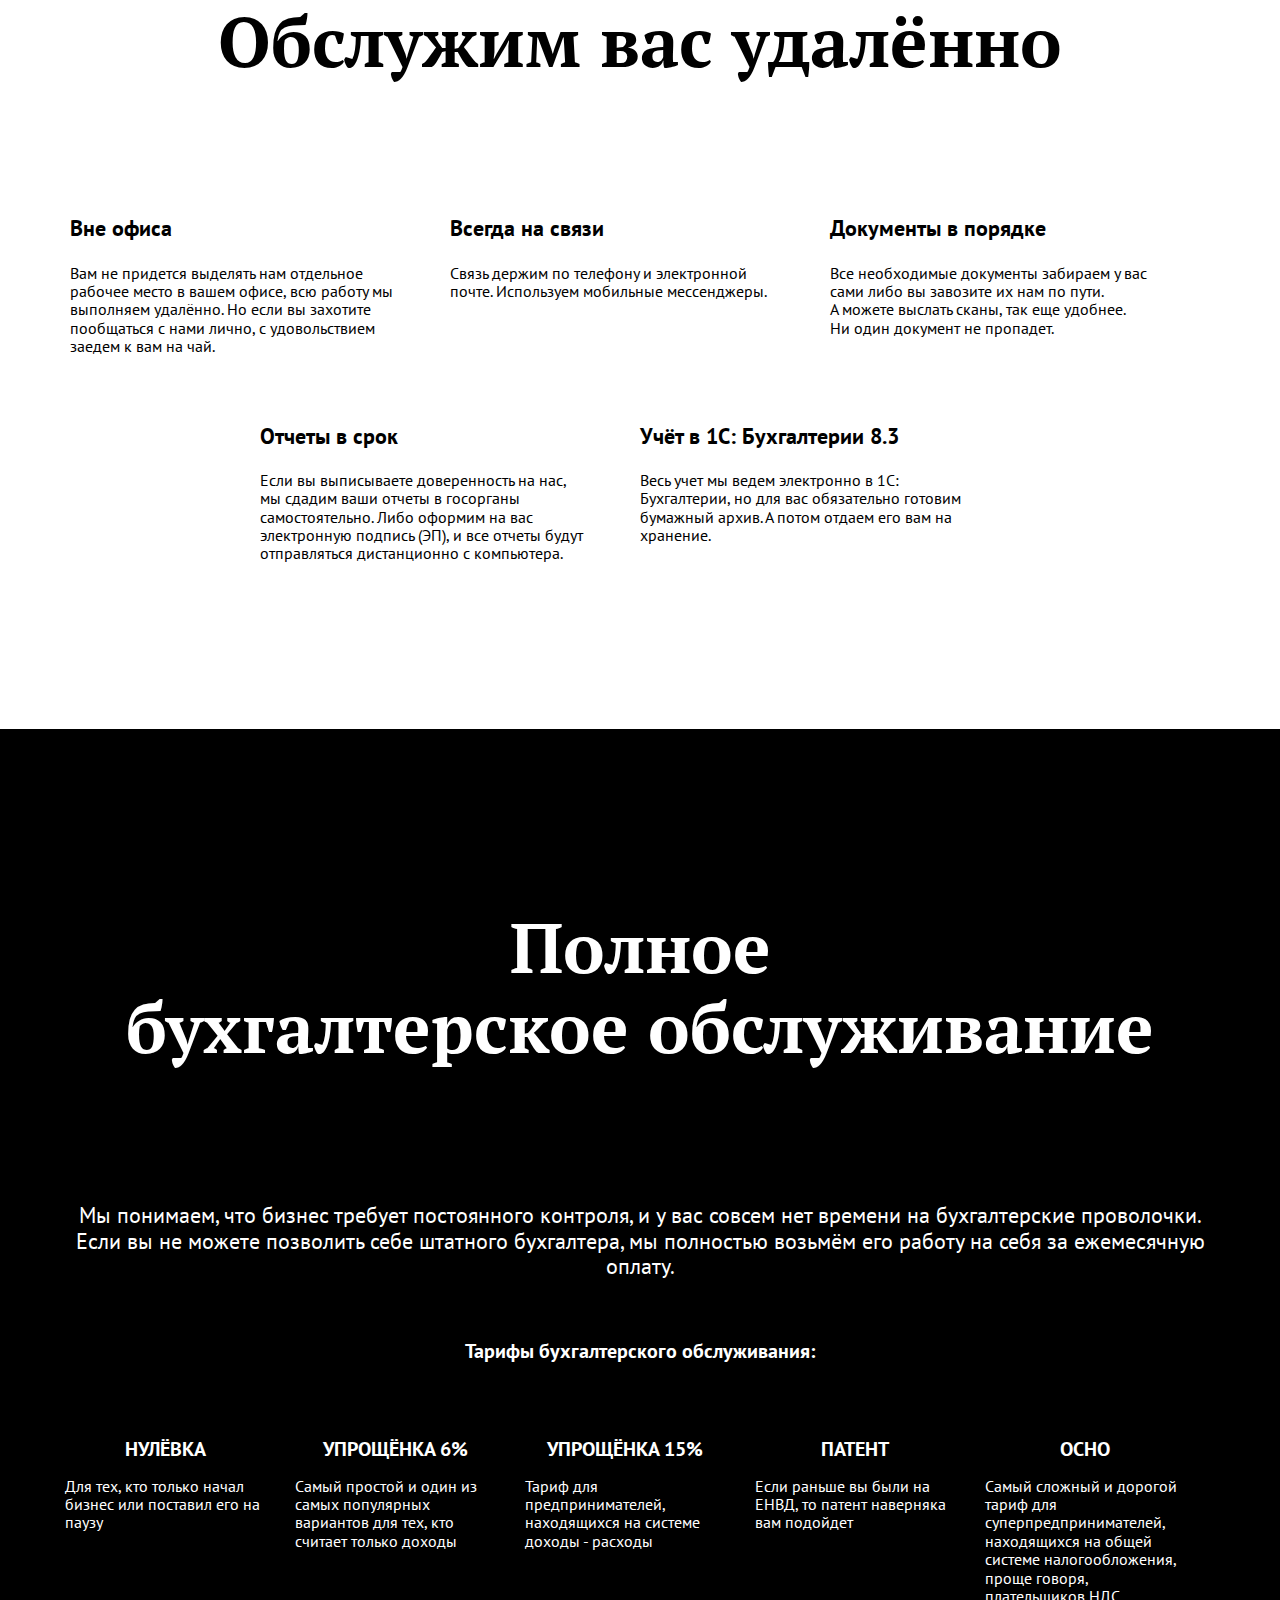
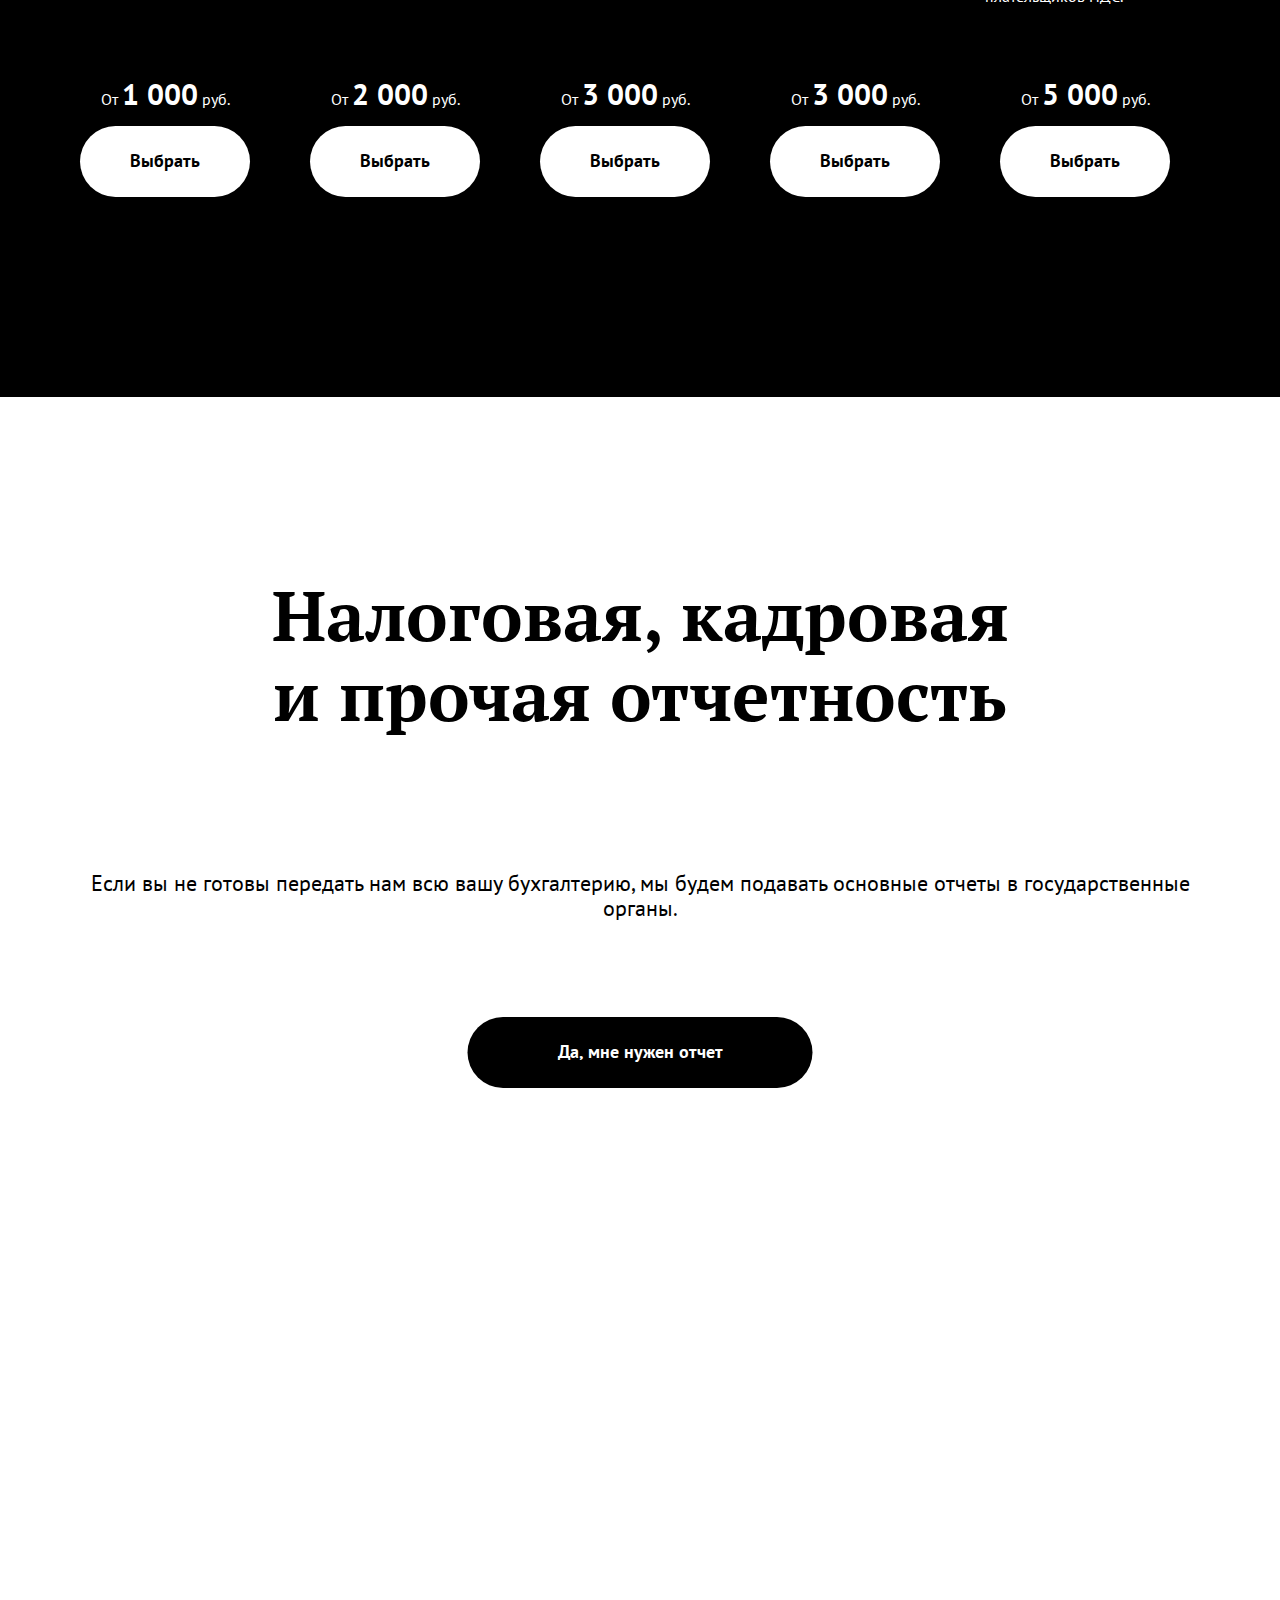
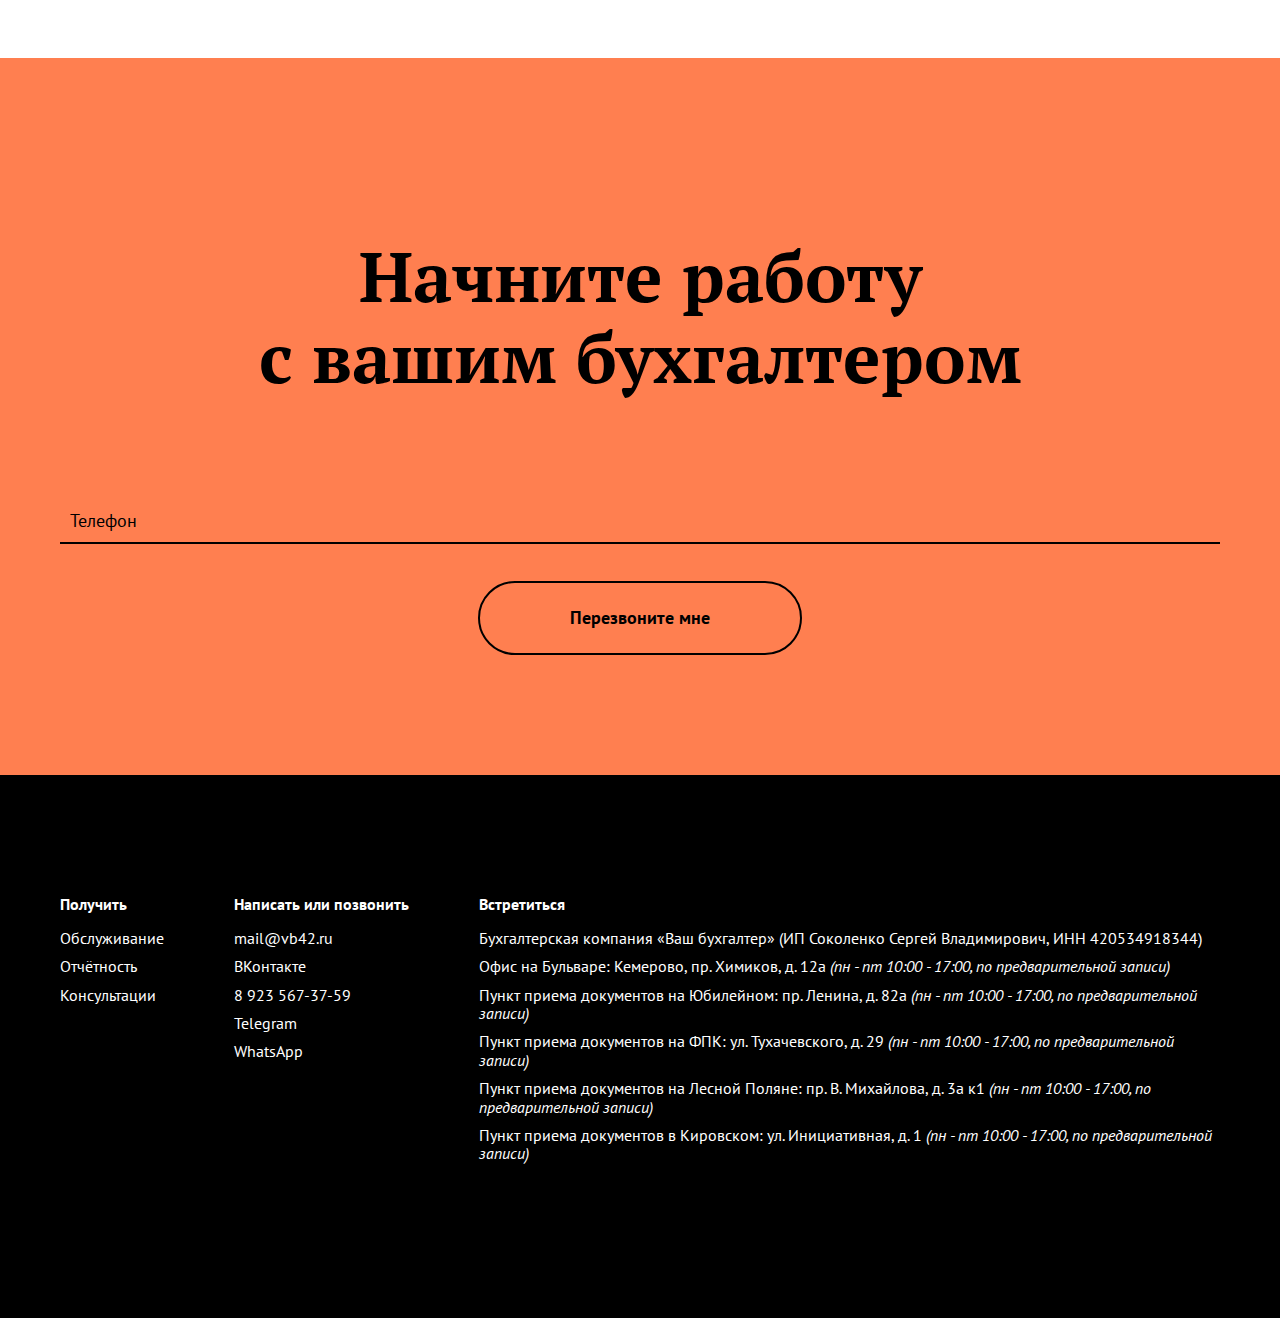
==== commit c09fa96b: "Update index.html" ====
--- a/index.html
+++ b/index.html
@@ -523,16 +523,16 @@
                              <dd style="margin-left: 0px;margin-bottom: 10px;"><span class="adr">Офис на Бульваре: <span class="locality">Кемерово</span>, <span class="street-address">пр.&nbsp;Химиков, д.&nbsp;12а</span></span></a> <i>(<span class="workhours">пн&nbsp;-&nbsp;пт 10:00&nbsp;-&nbsp;17:00</span>, по предварительной записи)</i>
                                 </dd>
                      
-                     <dd style="margin-left: 0px;margin-bottom: 10px;"><span class="adr">Пункт приема документов на Юбилейном: <span class="street-address">пр.&nbsp;В.&nbsp;Ленина, д.&nbsp;82а</span></span></a> <i>(<span class="workhours">пн&nbsp;-&nbsp;пт 10:00&nbsp;-&nbsp;17:00</span>, по предварительной записи)</i>
+                     <dd style="margin-left: 0px;margin-bottom: 10px;"><span class="adr">Пункт приема документов на Юбилейном: <span class="street-address">пр.&nbsp;Ленина, д.&nbsp;82а</span></span></a> <i>(<span class="workhours">пн&nbsp;-&nbsp;пт 10:00&nbsp;-&nbsp;17:00</span>, по предварительной записи)</i>
                                 </dd>
          
-         <dd style="margin-left: 0px;margin-bottom: 10px;"><span class="adr">Пункт приема документов на ФПК: <span class="street-address">ул.&nbsp;В.&nbsp;Тухачевского, д.&nbsp;29</span></span></a> <i>(<span class="workhours">пн&nbsp;-&nbsp;пт 10:00&nbsp;-&nbsp;17:00</span>, по предварительной записи)</i>
+         <dd style="margin-left: 0px;margin-bottom: 10px;"><span class="adr">Пункт приема документов на ФПК: <span class="street-address">ул.&nbsp;Тухачевского, д.&nbsp;29</span></span></a> <i>(<span class="workhours">пн&nbsp;-&nbsp;пт 10:00&nbsp;-&nbsp;17:00</span>, по предварительной записи)</i>
                                 </dd>
                      
                      <dd style="margin-left: 0px;margin-bottom: 10px;"><span class="adr">Пункт приема документов на Лесной Поляне: <span class="street-address">пр.&nbsp;В.&nbsp;Михайлова, д.&nbsp;3а&nbsp;к1</span></span></a> <i>(<span class="workhours">пн&nbsp;-&nbsp;пт 10:00&nbsp;-&nbsp;17:00</span>, по предварительной записи)</i>
                                 </dd>
 
-<dd style="margin-left: 0px;margin-bottom: 10px;"><span class="adr">Пункт приема документов в Кировском: <span class="street-address">ул.&nbsp;В.&nbsp;Инициативная, д.&nbsp;1</span></span></a> <i>(<span class="workhours">пн&nbsp;-&nbsp;пт 10:00&nbsp;-&nbsp;17:00</span>, по предварительной записи)</i>
+<dd style="margin-left: 0px;margin-bottom: 10px;"><span class="adr">Пункт приема документов в Кировском: <span class="street-address">ул.&nbsp;Инициативная, д.&nbsp;1</span></span></a> <i>(<span class="workhours">пн&nbsp;-&nbsp;пт 10:00&nbsp;-&nbsp;17:00</span>, по предварительной записи)</i>
                                 </dd>
          
          
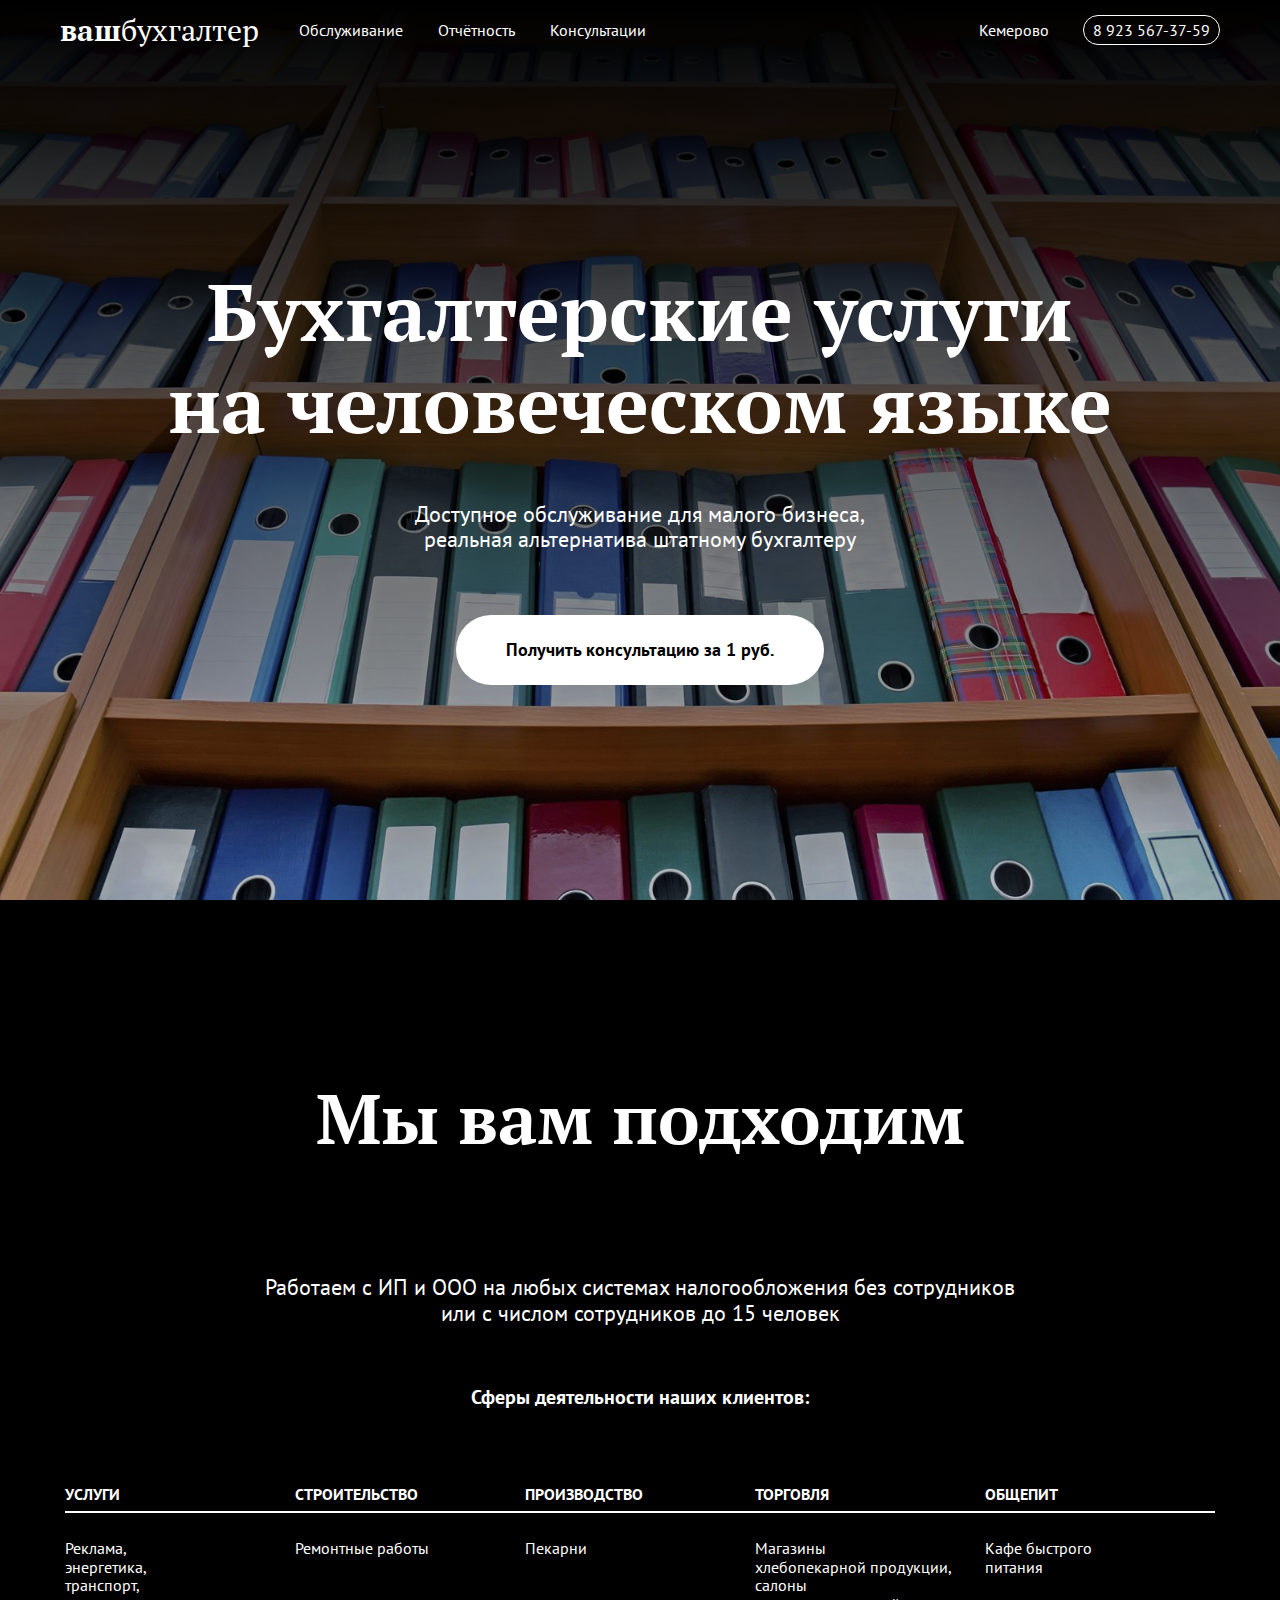
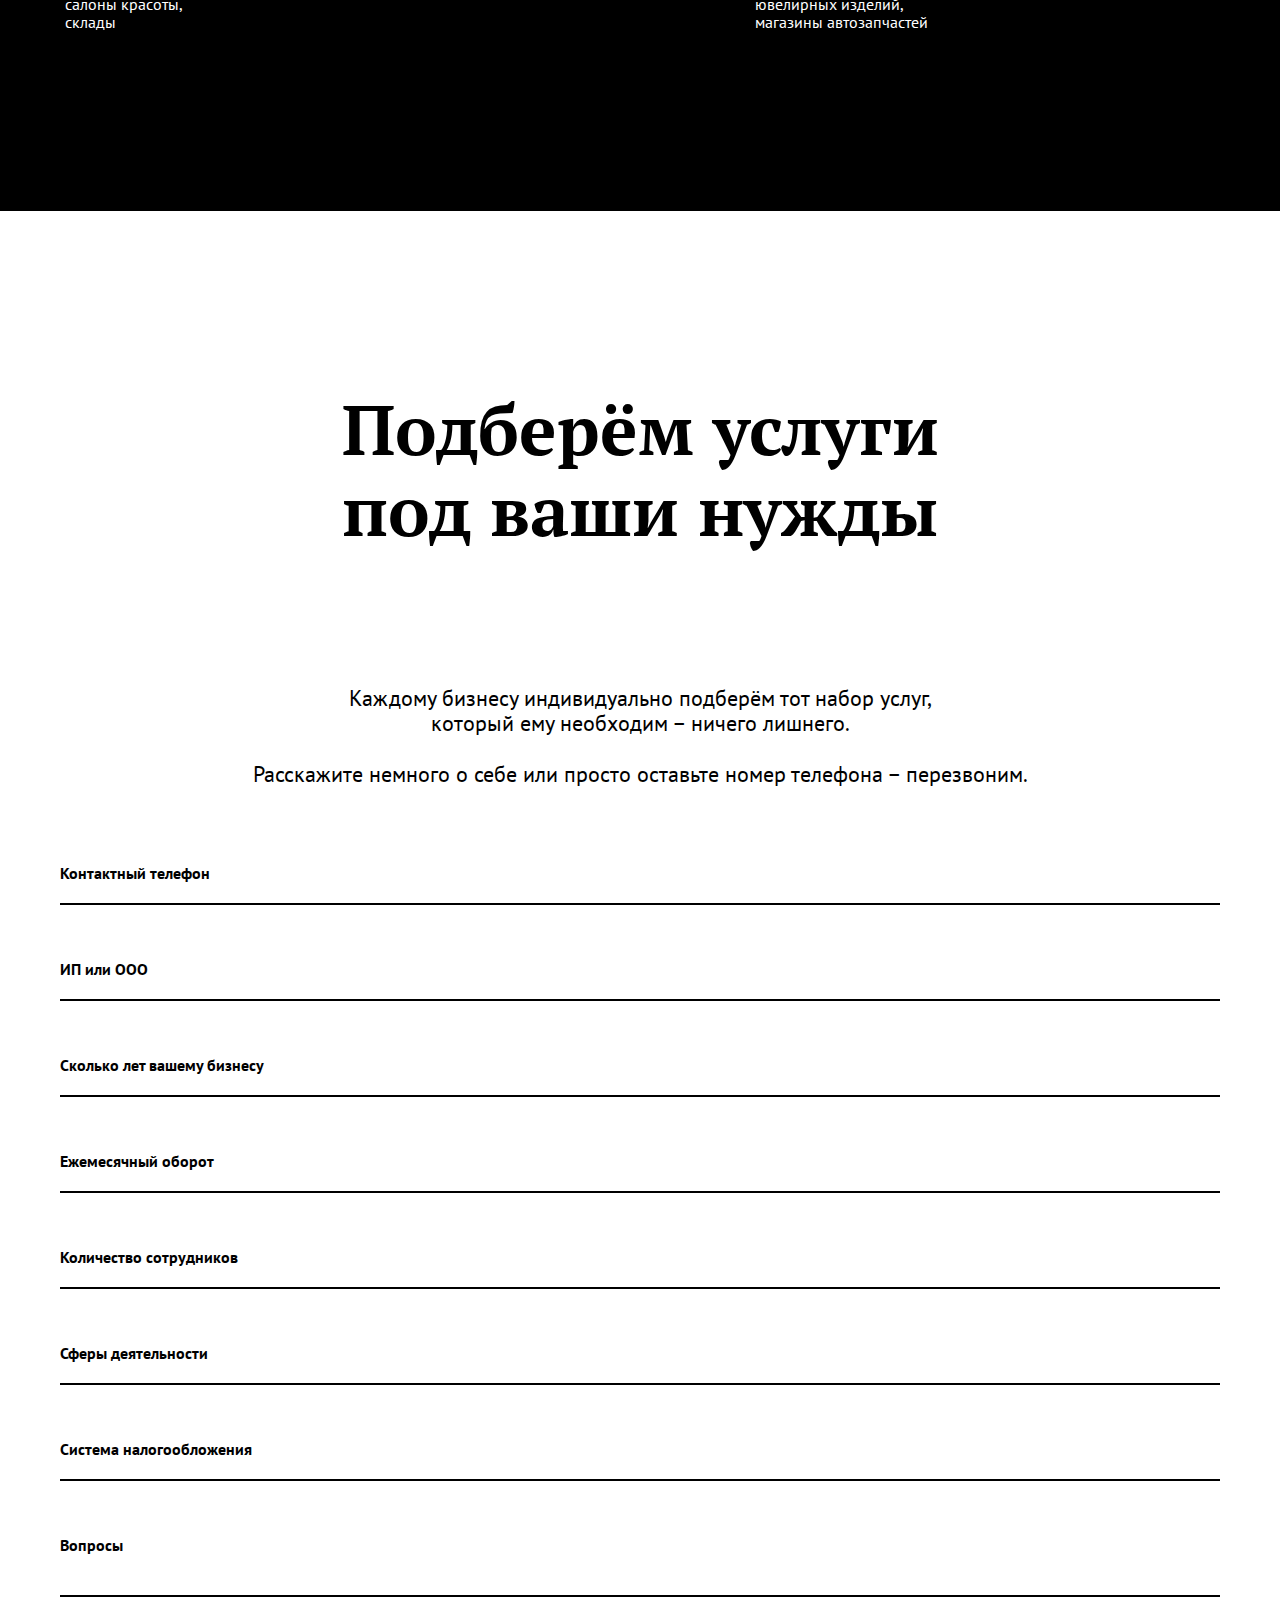
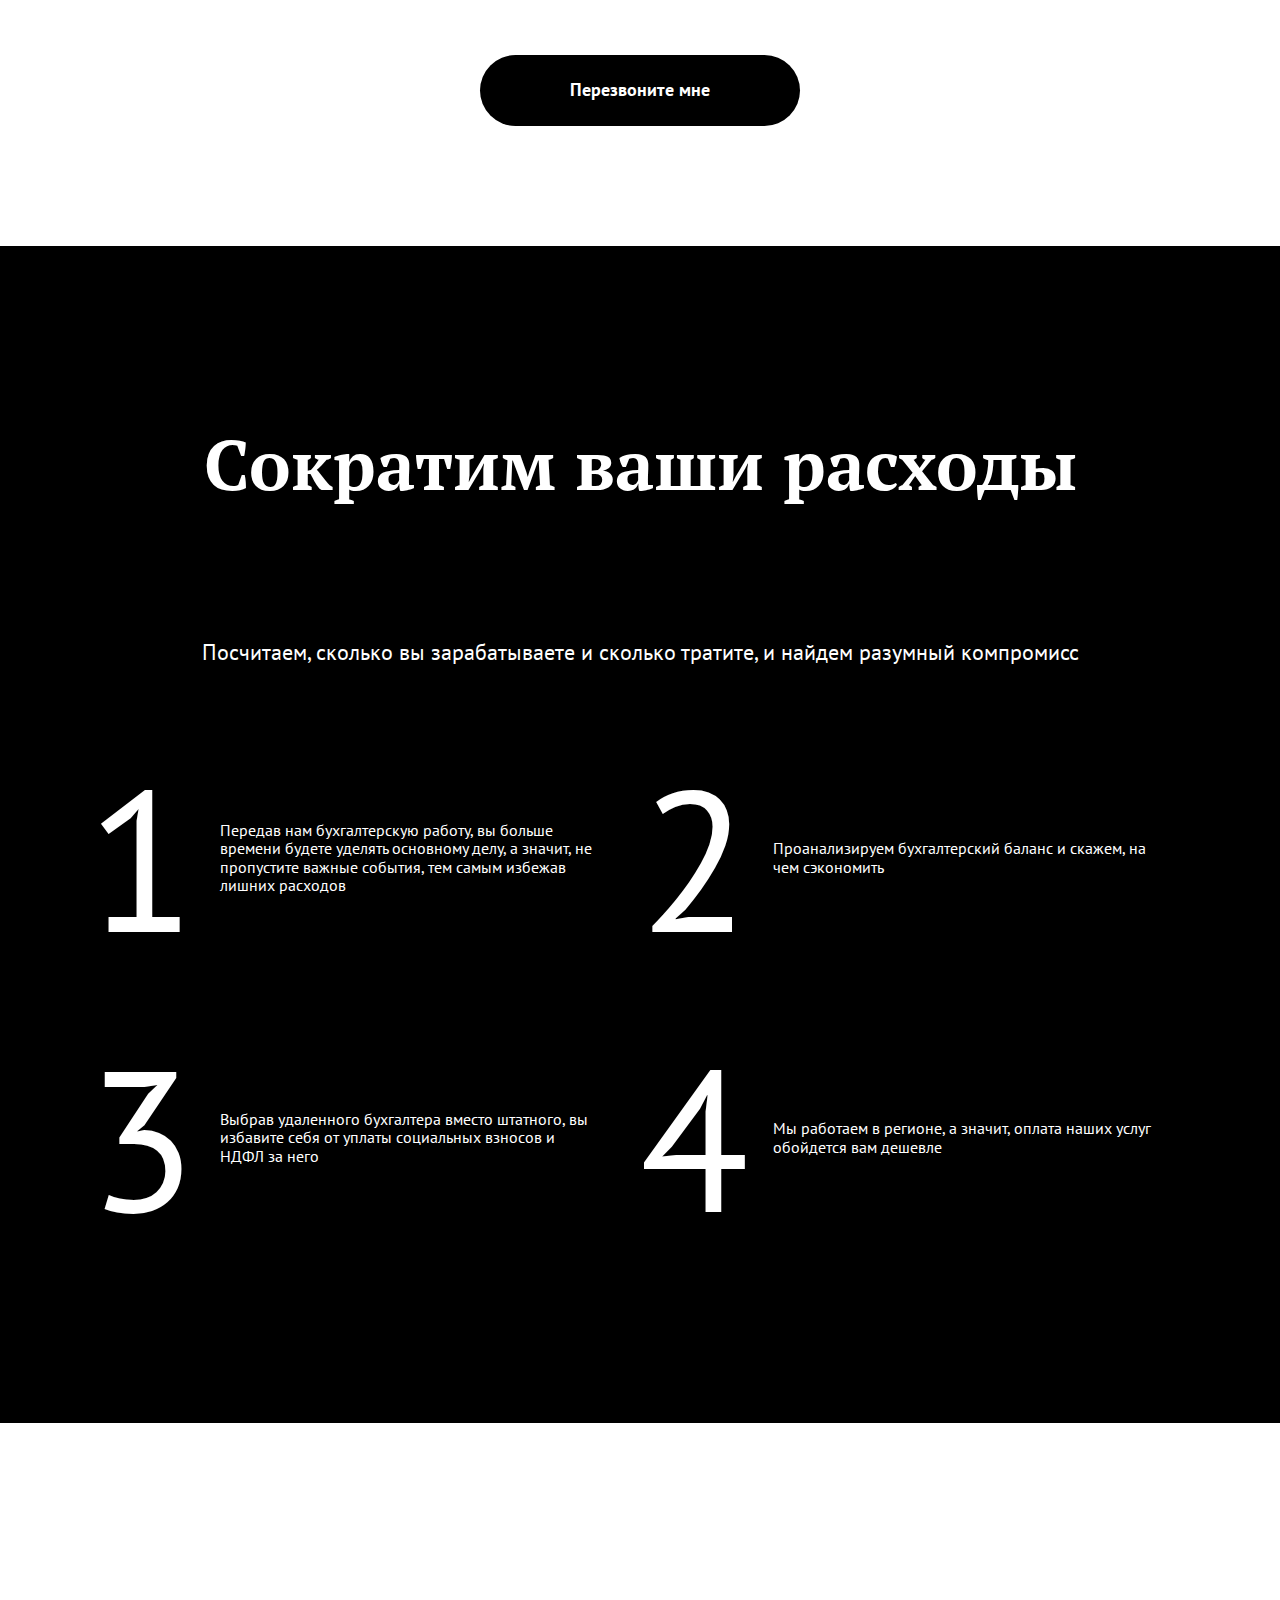
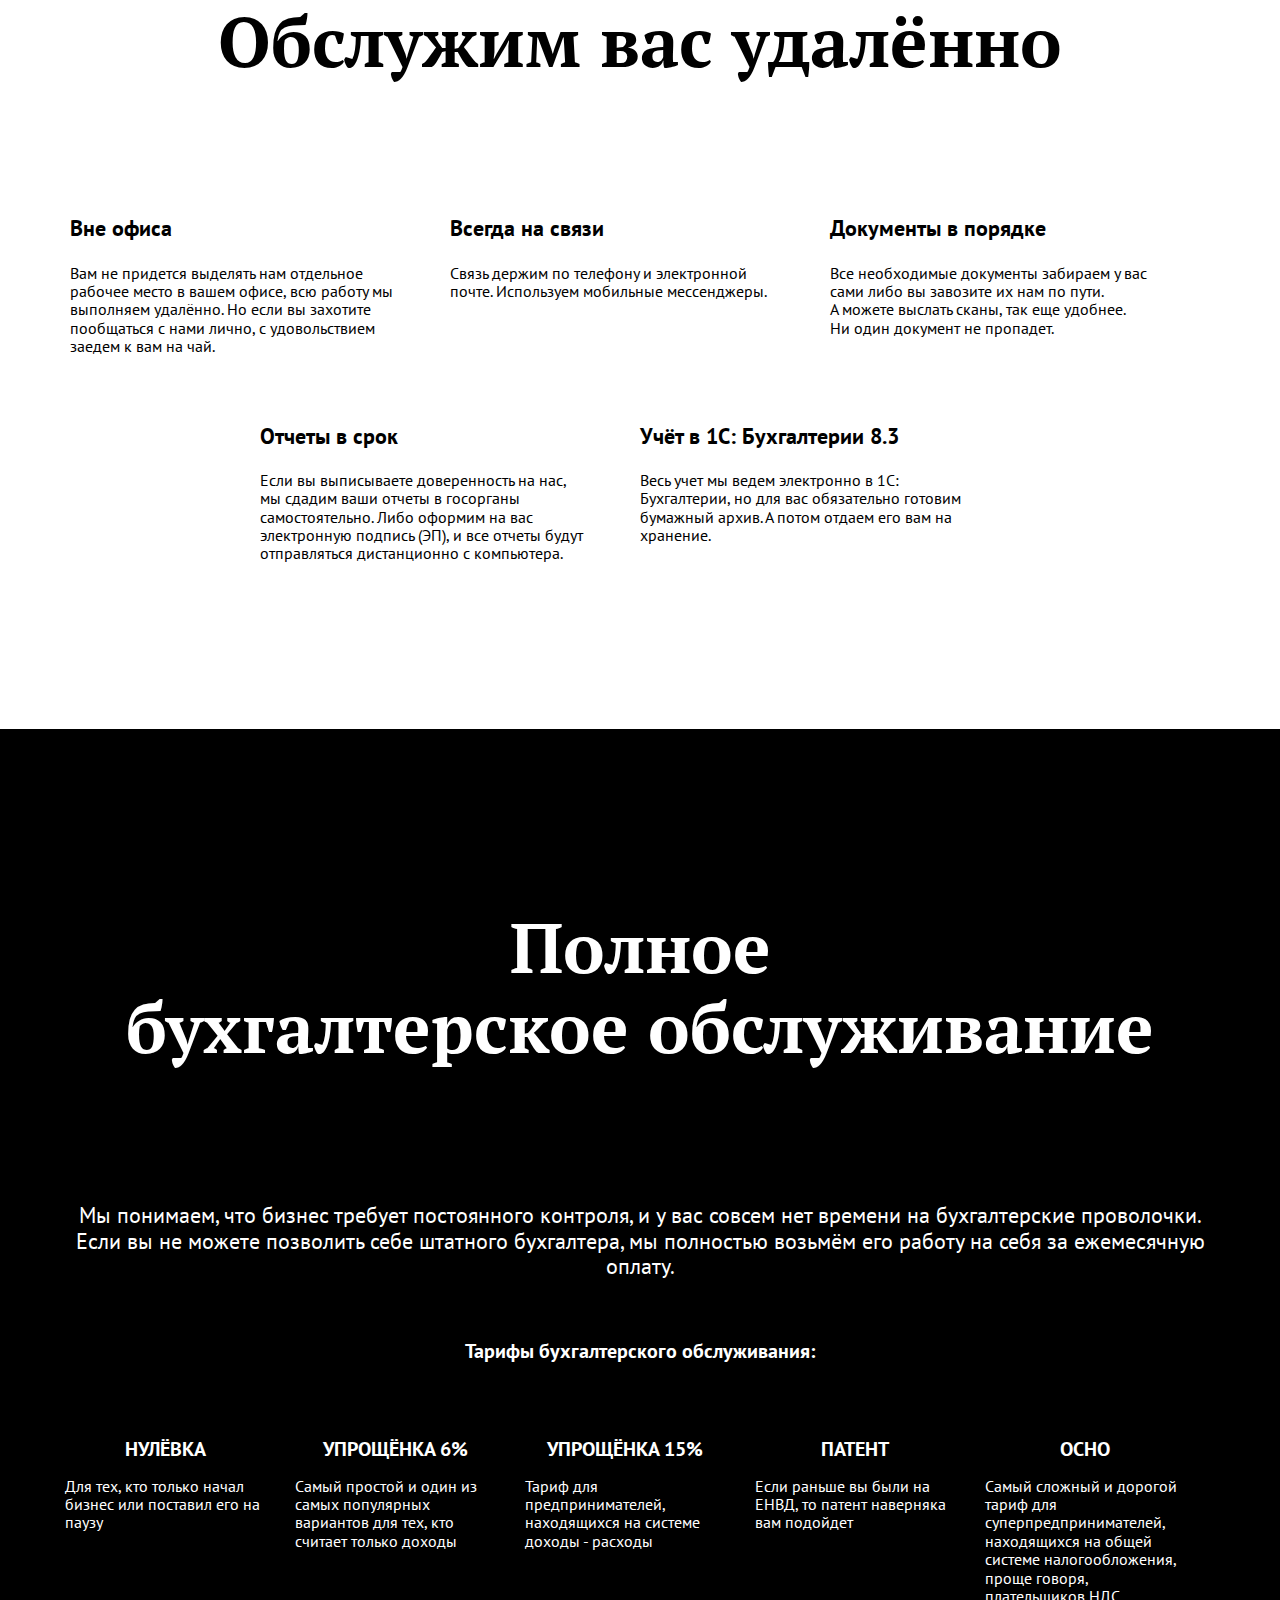
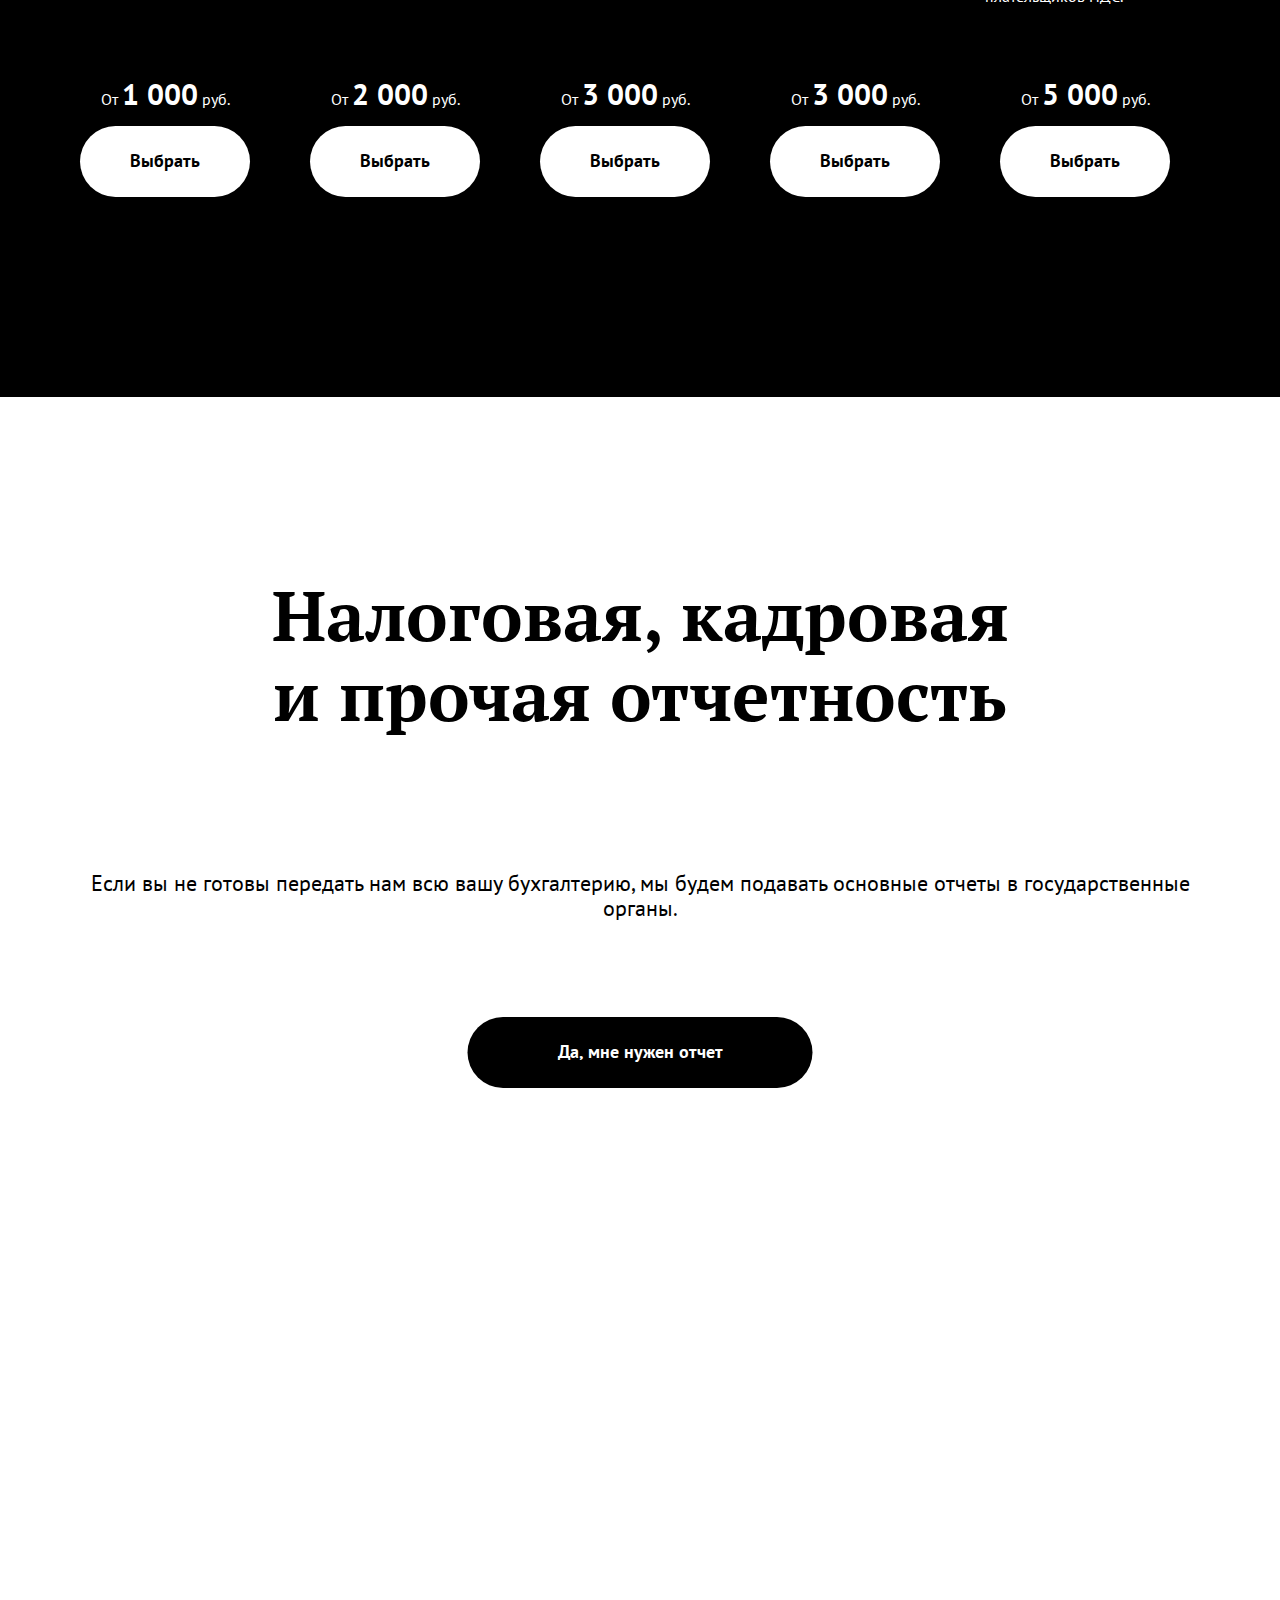
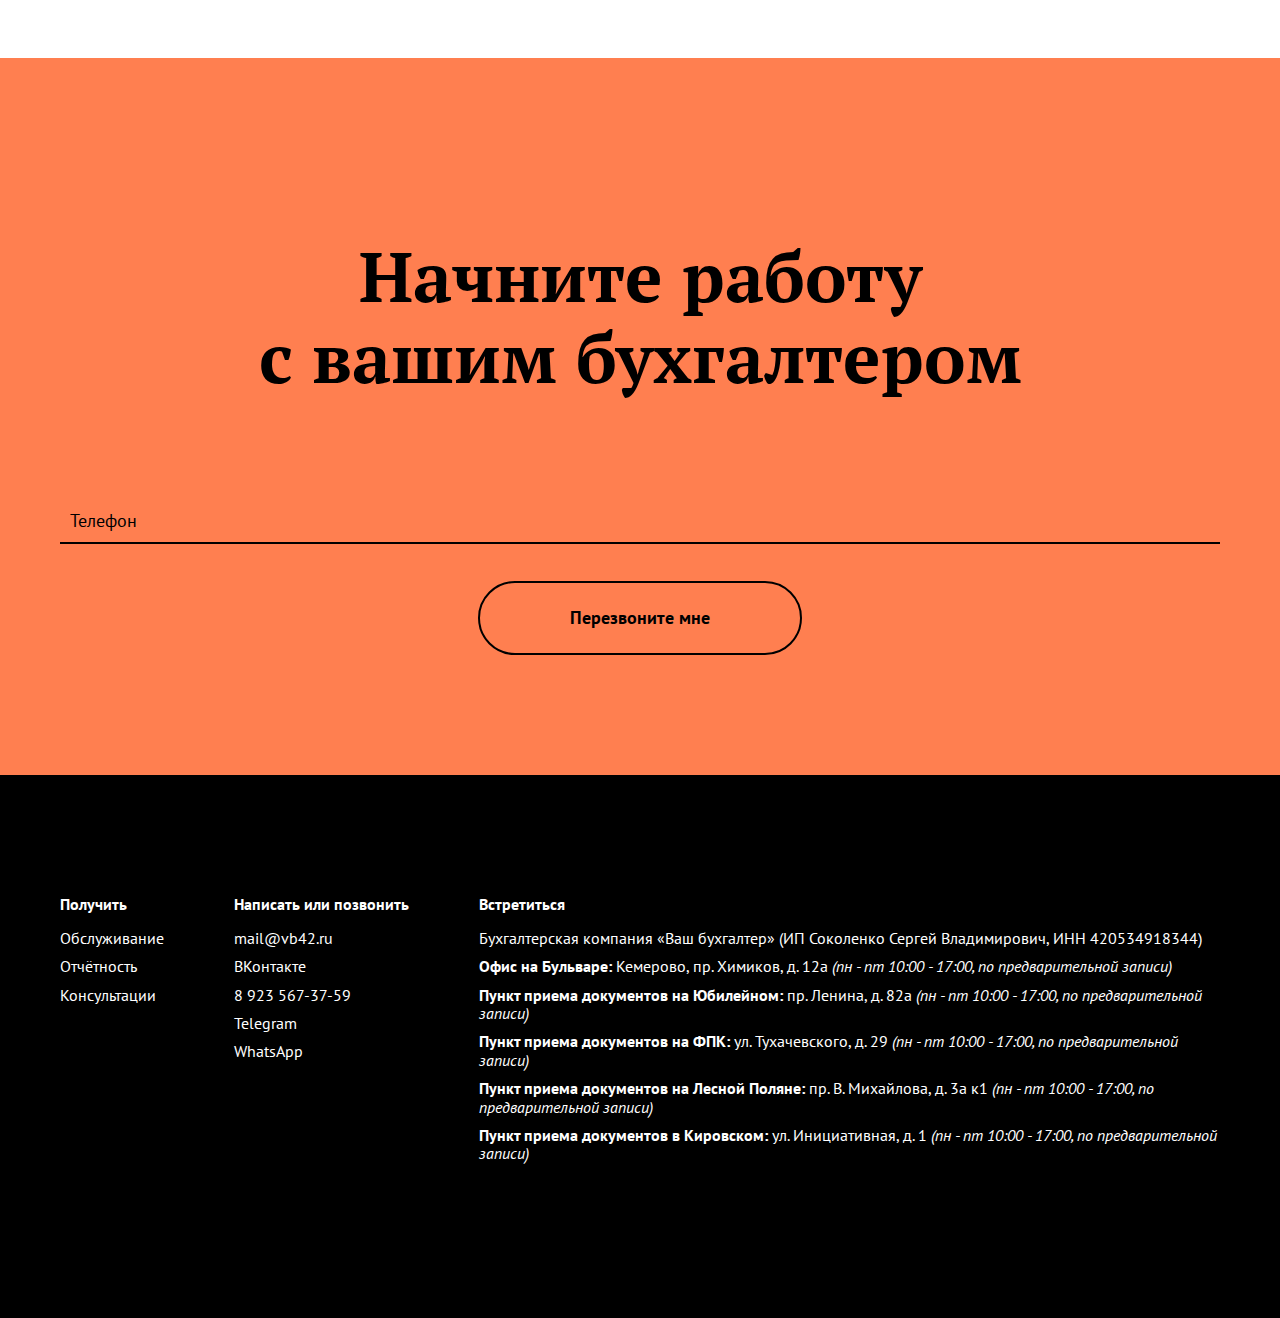
==== commit 207077b5: "Update index.html" ====
--- a/index.html
+++ b/index.html
@@ -520,19 +520,19 @@
                                 <dd style="margin-left: 0px;margin-bottom: 10px;"><span class="category">Бухгалтерская&nbsp;компания</span> «<span class="fn org"><a class="url" href="https://vb42.ru">Ваш&nbsp;бухгалтер</a></span>» (ИП&nbsp;Соколенко Сергей Владимирович, ИНН&nbsp;420534918344) 
                                 </dd>
                              
-                             <dd style="margin-left: 0px;margin-bottom: 10px;"><span class="adr">Офис на Бульваре: <span class="locality">Кемерово</span>, <span class="street-address">пр.&nbsp;Химиков, д.&nbsp;12а</span></span></a> <i>(<span class="workhours">пн&nbsp;-&nbsp;пт 10:00&nbsp;-&nbsp;17:00</span>, по предварительной записи)</i>
+                             <dd style="margin-left: 0px;margin-bottom: 10px;"><span class="adr"><b>Офис на Бульваре:</b> <span class="locality">Кемерово</span>, <span class="street-address">пр.&nbsp;Химиков, д.&nbsp;12а</span></span></a> <i>(<span class="workhours">пн&nbsp;-&nbsp;пт 10:00&nbsp;-&nbsp;17:00</span>, по предварительной записи)</i>
                                 </dd>
                      
-                     <dd style="margin-left: 0px;margin-bottom: 10px;"><span class="adr">Пункт приема документов на Юбилейном: <span class="street-address">пр.&nbsp;Ленина, д.&nbsp;82а</span></span></a> <i>(<span class="workhours">пн&nbsp;-&nbsp;пт 10:00&nbsp;-&nbsp;17:00</span>, по предварительной записи)</i>
+                     <dd style="margin-left: 0px;margin-bottom: 10px;"><span class="adr"><b>Пункт приема документов на Юбилейном:</b> <span class="street-address">пр.&nbsp;Ленина, д.&nbsp;82а</span></span></a> <i>(<span class="workhours">пн&nbsp;-&nbsp;пт 10:00&nbsp;-&nbsp;17:00</span>, по предварительной записи)</i>
                                 </dd>
          
-         <dd style="margin-left: 0px;margin-bottom: 10px;"><span class="adr">Пункт приема документов на ФПК: <span class="street-address">ул.&nbsp;Тухачевского, д.&nbsp;29</span></span></a> <i>(<span class="workhours">пн&nbsp;-&nbsp;пт 10:00&nbsp;-&nbsp;17:00</span>, по предварительной записи)</i>
+         <dd style="margin-left: 0px;margin-bottom: 10px;"><span class="adr"><b>Пункт приема документов на ФПК:</b> <span class="street-address">ул.&nbsp;Тухачевского, д.&nbsp;29</span></span></a> <i>(<span class="workhours">пн&nbsp;-&nbsp;пт 10:00&nbsp;-&nbsp;17:00</span>, по предварительной записи)</i>
                                 </dd>
                      
-                     <dd style="margin-left: 0px;margin-bottom: 10px;"><span class="adr">Пункт приема документов на Лесной Поляне: <span class="street-address">пр.&nbsp;В.&nbsp;Михайлова, д.&nbsp;3а&nbsp;к1</span></span></a> <i>(<span class="workhours">пн&nbsp;-&nbsp;пт 10:00&nbsp;-&nbsp;17:00</span>, по предварительной записи)</i>
+                     <dd style="margin-left: 0px;margin-bottom: 10px;"><span class="adr"><b>Пункт приема документов на Лесной Поляне:</b> <span class="street-address">пр.&nbsp;В.&nbsp;Михайлова, д.&nbsp;3а&nbsp;к1</span></span></a> <i>(<span class="workhours">пн&nbsp;-&nbsp;пт 10:00&nbsp;-&nbsp;17:00</span>, по предварительной записи)</i>
                                 </dd>
 
-<dd style="margin-left: 0px;margin-bottom: 10px;"><span class="adr">Пункт приема документов в Кировском: <span class="street-address">ул.&nbsp;Инициативная, д.&nbsp;1</span></span></a> <i>(<span class="workhours">пн&nbsp;-&nbsp;пт 10:00&nbsp;-&nbsp;17:00</span>, по предварительной записи)</i>
+<dd style="margin-left: 0px;margin-bottom: 10px;"><span class="adr"><b>Пункт приема документов в Кировском:</b> <span class="street-address">ул.&nbsp;Инициативная, д.&nbsp;1</span></span></a> <i>(<span class="workhours">пн&nbsp;-&nbsp;пт 10:00&nbsp;-&nbsp;17:00</span>, по предварительной записи)</i>
                                 </dd>
          
          
